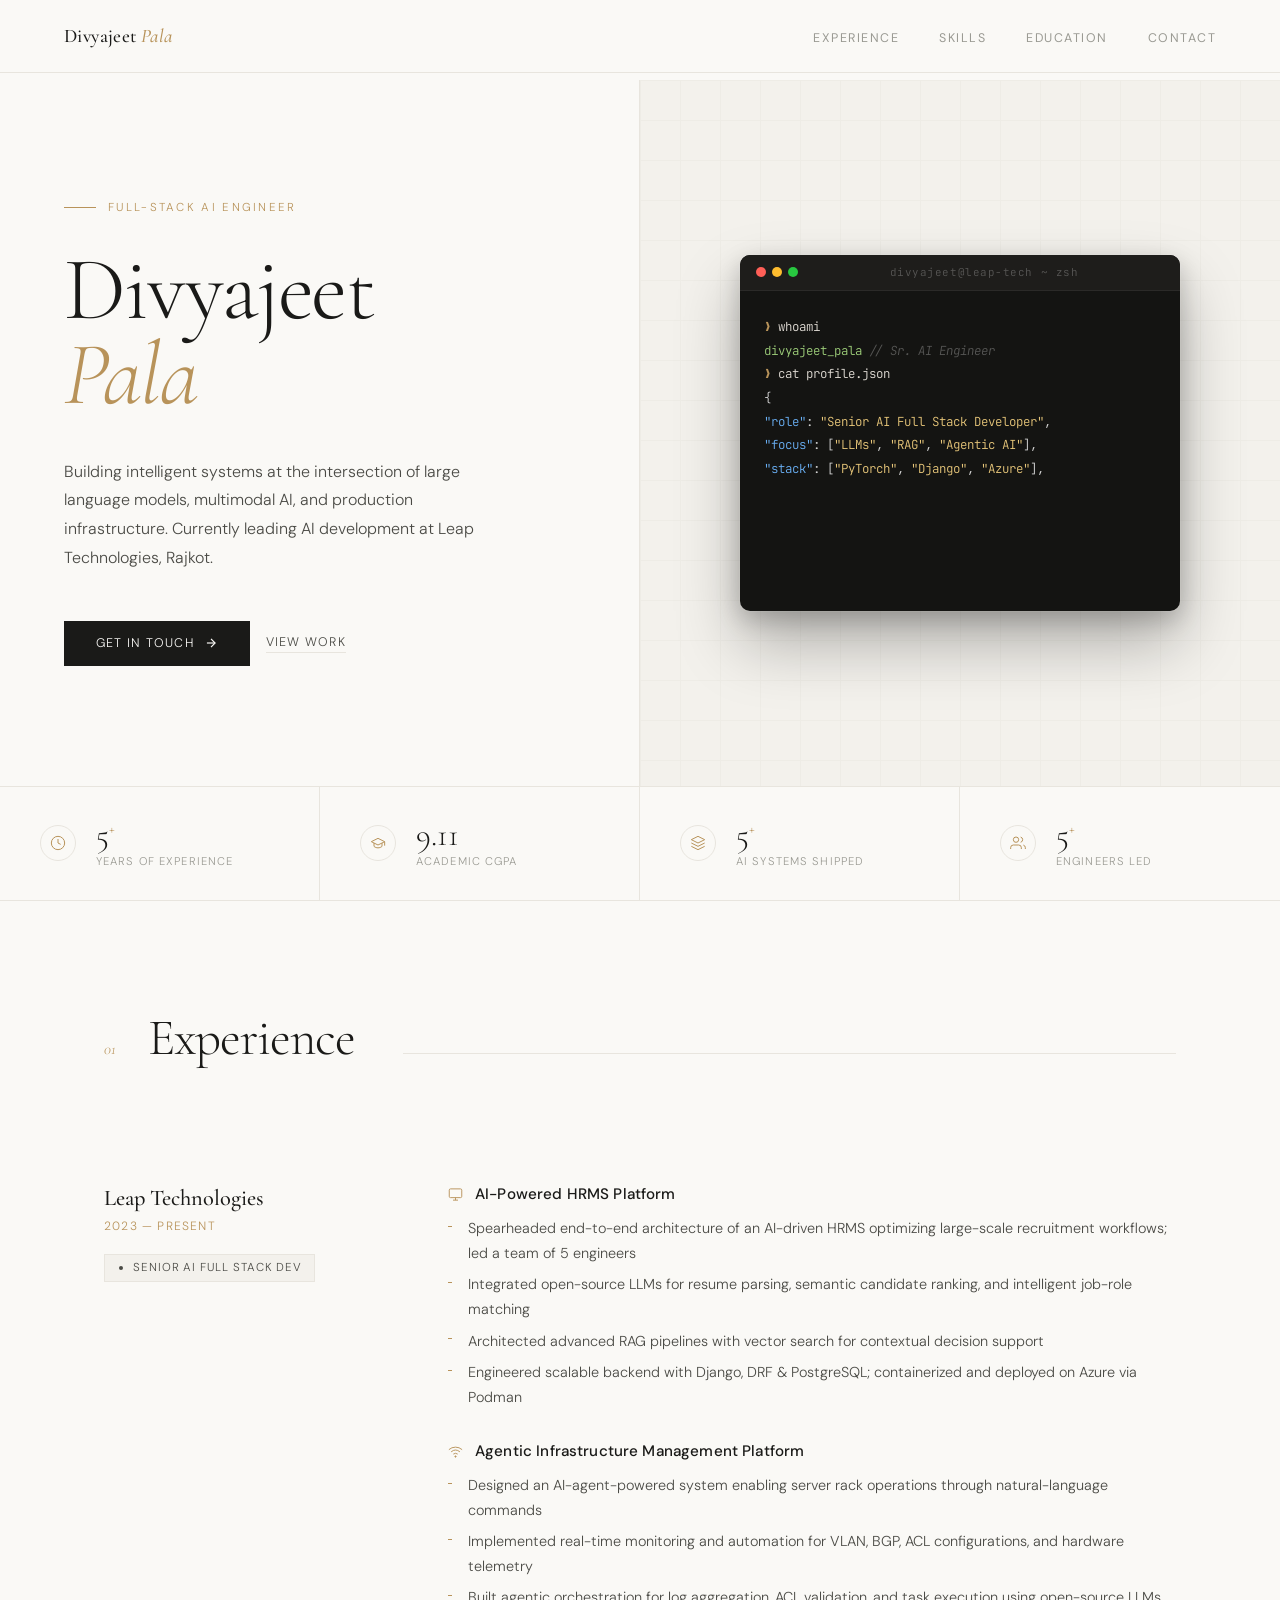
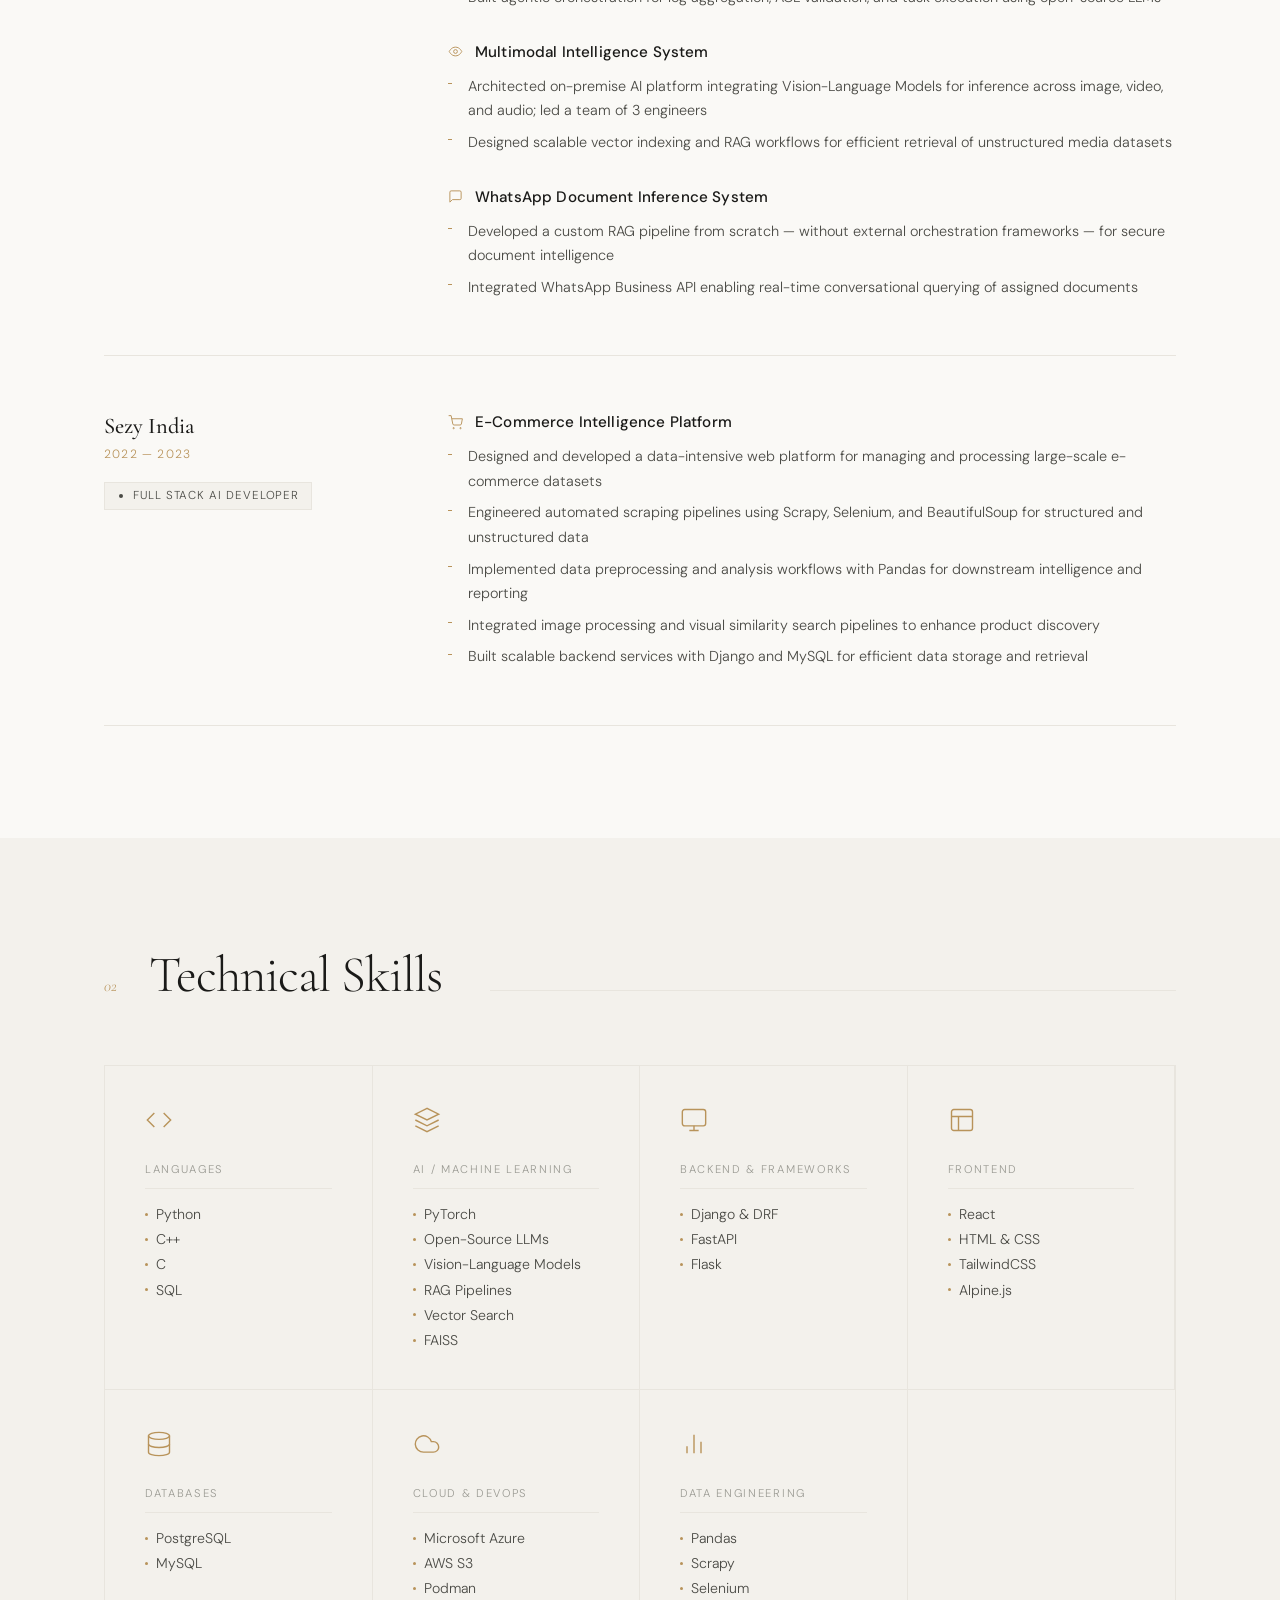
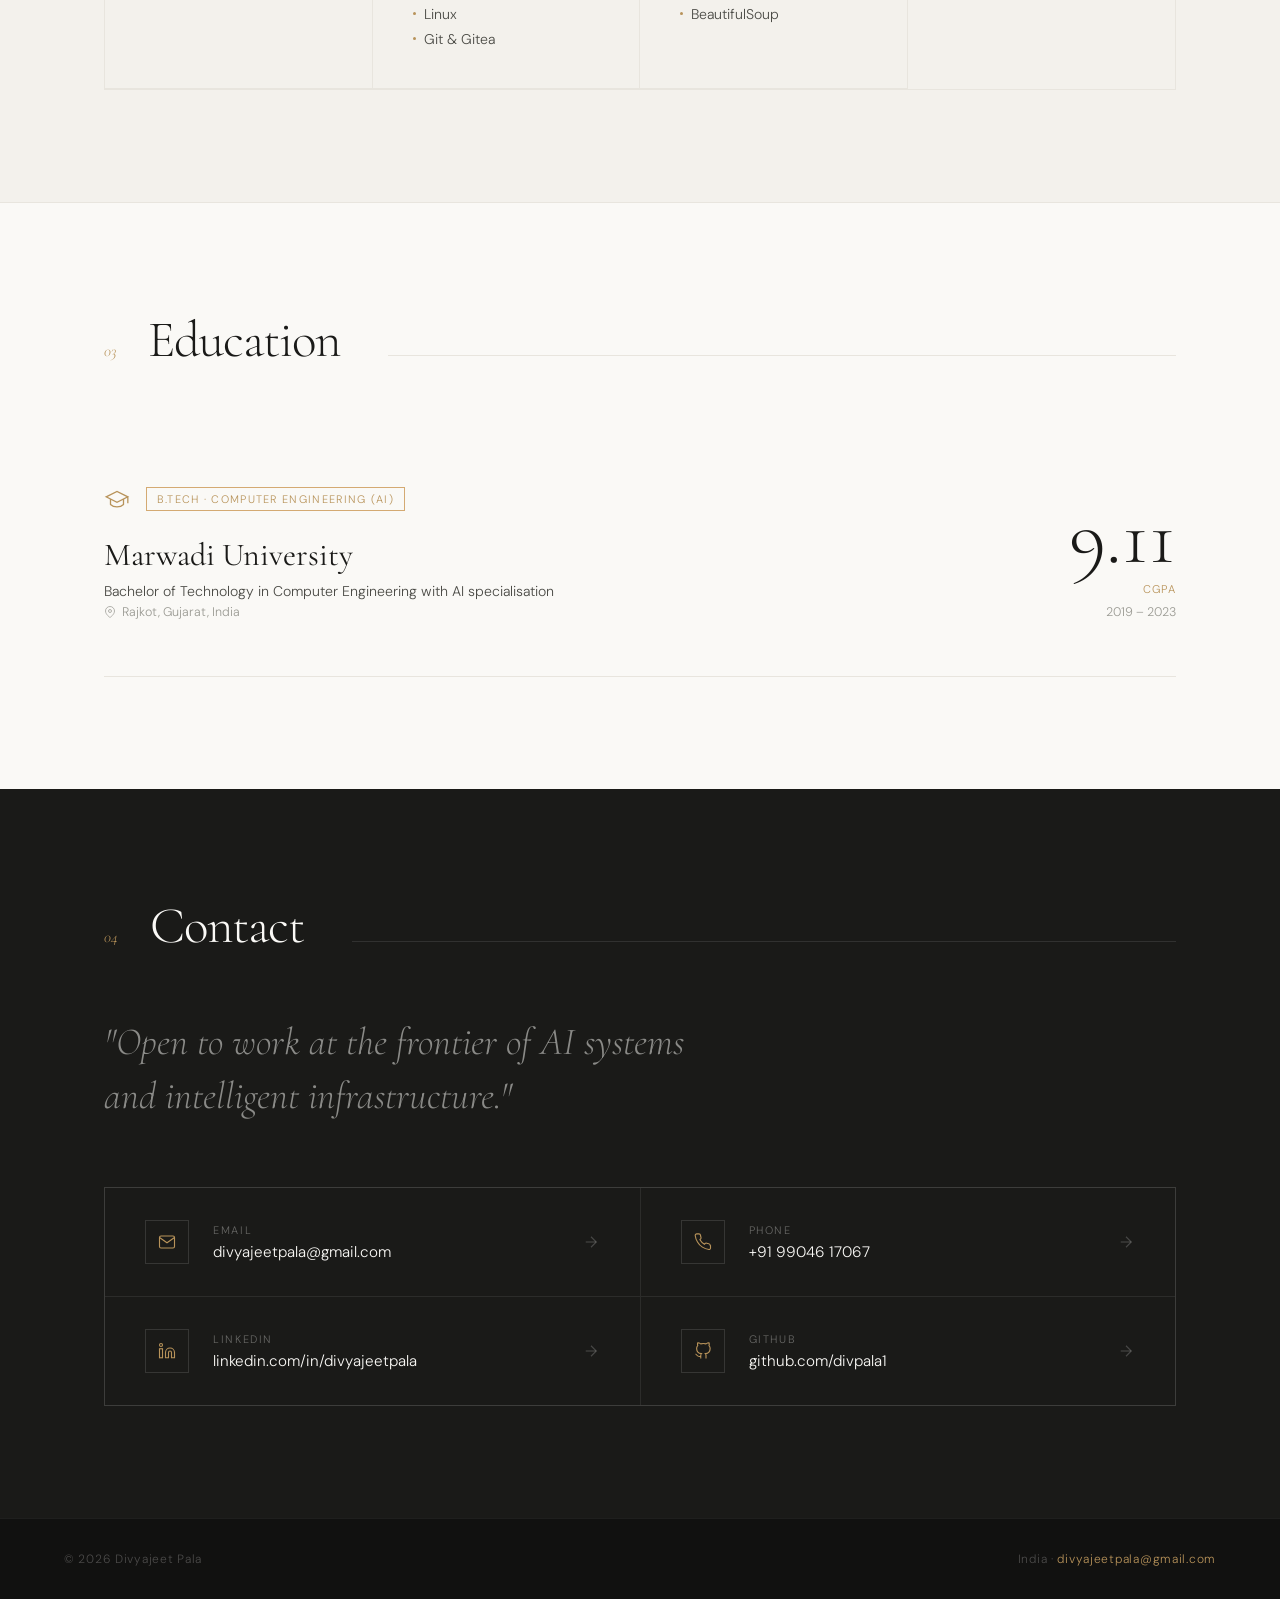
==== index.html @ 5033c19b "New portfolio added." ====
<!DOCTYPE html>
<html lang="en">

<head>
    <meta charset="UTF-8" />
    <meta name="viewport" content="width=device-width, initial-scale=1.0" />
    <title>Divyajeet Pala — Sr. AI Engineer</title>
    <link rel="preconnect" href="https://fonts.googleapis.com">
    <link
        href="https://fonts.googleapis.com/css2?family=Cormorant+Garamond:ital,wght@0,300;0,400;0,500;0,600;1,300;1,400&family=DM+Sans:opsz,wght@9..40,300;9..40,400;9..40,500&family=JetBrains+Mono:wght@300;400&display=swap"
        rel="stylesheet">
    <style>
        :root {
            --ink: #1a1a18;
            --ink-soft: #4a4a45;
            --ink-faint: #9a9a93;
            --paper: #faf9f6;
            --paper-warm: #f3f1ec;
            --rule: #e8e5de;
            --gold: #b8935a;
            --gold-light: #d4aa72;
        }

        *,
        *::before,
        *::after {
            box-sizing: border-box;
            margin: 0;
            padding: 0;
        }

        html {
            scroll-behavior: smooth;
            font-size: 16px;
        }

        body {
            background: var(--paper);
            color: var(--ink);
            font-family: 'DM Sans', sans-serif;
            font-weight: 300;
            -webkit-font-smoothing: antialiased;
            overflow-x: hidden;
        }

        /* ─── NAV ─── */
        nav {
            position: fixed;
            top: 0;
            left: 0;
            right: 0;
            z-index: 100;
            display: flex;
            align-items: center;
            justify-content: space-between;
            padding: 1.5rem 4rem;
            background: rgba(250, 249, 246, 0.92);
            backdrop-filter: blur(20px);
            border-bottom: 1px solid var(--rule);
        }

        .nav-mark {
            font-family: 'Cormorant Garamond', serif;
            font-size: 1.2rem;
            font-weight: 500;
            letter-spacing: 0.02em;
            color: var(--ink);
            text-decoration: none;
        }

        .nav-mark em {
            font-style: italic;
            color: var(--gold);
        }

        .nav-links {
            display: flex;
            gap: 2.5rem;
            list-style: none;
        }

        .nav-links a {
            font-size: 0.78rem;
            font-weight: 400;
            letter-spacing: 0.12em;
            text-transform: uppercase;
            color: var(--ink-faint);
            text-decoration: none;
            transition: color 0.25s;
        }

        .nav-links a:hover {
            color: var(--ink);
        }

        /* ─── HERO ─── */
        .hero {
            min-height: 100vh;
            display: flex;
            flex-direction: column;
            padding-top: 5rem;
        }

        .hero-main {
            flex: 1;
            display: grid;
            grid-template-columns: 1fr 1fr;
        }

        .hero-left {
            display: flex;
            flex-direction: column;
            justify-content: center;
            padding: 6rem 4rem;
            border-right: 1px solid var(--rule);
        }

        .hero-eyebrow {
            display: flex;
            align-items: center;
            gap: 0.75rem;
            font-size: 0.72rem;
            letter-spacing: 0.2em;
            text-transform: uppercase;
            color: var(--gold);
            margin-bottom: 2rem;
        }

        .hero-eyebrow-line {
            width: 32px;
            height: 1px;
            background: var(--gold);
        }

        .hero-name {
            font-family: 'Cormorant Garamond', serif;
            font-size: clamp(4rem, 7vw, 7rem);
            font-weight: 300;
            line-height: 0.95;
            letter-spacing: -0.02em;
            margin-bottom: 2.5rem;
        }

        .hero-name em {
            display: block;
            font-style: italic;
            color: var(--gold);
        }

        .hero-desc {
            font-size: 1rem;
            line-height: 1.8;
            color: var(--ink-soft);
            max-width: 420px;
            margin-bottom: 3rem;
            font-weight: 300;
        }

        .hero-cta-row {
            display: flex;
            gap: 1rem;
            align-items: center;
        }

        .btn-primary {
            display: inline-flex;
            align-items: center;
            gap: 0.6rem;
            background: var(--ink);
            color: var(--paper);
            text-decoration: none;
            font-size: 0.78rem;
            letter-spacing: 0.1em;
            text-transform: uppercase;
            padding: 0.9rem 2rem;
            transition: background 0.25s, transform 0.25s;
        }

        .btn-primary:hover {
            background: var(--gold);
            transform: translateY(-1px);
        }

        .btn-primary svg {
            transition: transform 0.25s;
        }

        .btn-primary:hover svg {
            transform: translateX(3px);
        }

        .btn-secondary {
            display: inline-flex;
            align-items: center;
            gap: 0.5rem;
            color: var(--ink-soft);
            text-decoration: none;
            font-size: 0.78rem;
            letter-spacing: 0.1em;
            text-transform: uppercase;
            border-bottom: 1px solid var(--rule);
            padding-bottom: 2px;
            transition: color 0.25s, border-color 0.25s;
        }

        .btn-secondary:hover {
            color: var(--gold);
            border-color: var(--gold);
        }

        /* ─── TERMINAL PANEL ─── */
        .hero-right {
            display: flex;
            flex-direction: column;
            background: var(--paper-warm);
            justify-content: center;
            align-items: center;
            padding: 4rem;
            position: relative;
            overflow: hidden;
        }

        .hero-right::before {
            content: '';
            position: absolute;
            inset: 0;
            background-image:
                linear-gradient(var(--rule) 1px, transparent 1px),
                linear-gradient(90deg, var(--rule) 1px, transparent 1px);
            background-size: 40px 40px;
            opacity: 0.4;
        }

        .terminal-window {
            position: relative;
            width: 100%;
            max-width: 440px;
            background: #141412;
            border-radius: 10px;
            box-shadow:
                0 0 0 1px rgba(255, 255, 255, 0.06),
                0 32px 64px rgba(0, 0, 0, 0.28),
                0 8px 24px rgba(0, 0, 0, 0.2);
            font-family: 'JetBrains Mono', monospace;
            font-size: 0.78rem;
            overflow: hidden;
        }

        .terminal-bar {
            display: flex;
            align-items: center;
            gap: 6px;
            padding: 0.65rem 1rem;
            background: #1e1d1b;
            border-bottom: 1px solid rgba(255, 255, 255, 0.06);
        }

        .terminal-dot {
            width: 10px;
            height: 10px;
            border-radius: 50%;
        }

        .terminal-dot.red {
            background: #ff5f57;
        }

        .terminal-dot.amber {
            background: #febc2e;
        }

        .terminal-dot.green {
            background: #28c840;
        }

        .terminal-bar-title {
            flex: 1;
            text-align: center;
            font-size: 0.68rem;
            color: rgba(255, 255, 255, 0.25);
            letter-spacing: 0.05em;
        }

        .terminal-body {
            padding: 1.5rem;
            min-height: 320px;
            color: rgba(255, 255, 255, 0.82);
            line-height: 1.9;
        }

        .t-prompt {
            color: #b8935a;
        }

        .t-cmd {
            color: #e2ddd6;
        }

        .t-key {
            color: #6ab0f5;
        }

        .t-val {
            color: #9ecf7a;
        }

        .t-str {
            color: #e8c77a;
        }

        .t-comment {
            color: rgba(255, 255, 255, 0.28);
            font-style: italic;
        }

        .t-line {
            display: flex;
            gap: 0.5rem;
        }

        .t-output {
            padding-left: 0;
        }

        .t-blink {
            display: inline-block;
            width: 7px;
            height: 14px;
            background: var(--gold);
            vertical-align: middle;
            margin-left: 2px;
            animation: blink 1.1s step-end infinite;
        }

        @keyframes blink {

            0%,
            100% {
                opacity: 1
            }

            50% {
                opacity: 0
            }
        }

        /* Typing animation classes */
        .t-typed {
            overflow: hidden;
            white-space: nowrap;
            display: inline-block;
        }

        /* ─── STATS STRIP ─── */
        .stats-strip {
            display: grid;
            grid-template-columns: repeat(4, 1fr);
            border-top: 1px solid var(--rule);
        }

        .stat-cell {
            padding: 2rem 2.5rem;
            border-right: 1px solid var(--rule);
            display: flex;
            align-items: center;
            gap: 1.25rem;
            opacity: 0;
            transform: translateY(10px);
            transition: opacity 0.6s ease, transform 0.6s ease;
        }

        .stat-cell.visible {
            opacity: 1;
            transform: translateY(0);
        }

        .stat-cell:last-child {
            border-right: none;
        }

        .stat-cell:hover {
            background: var(--paper-warm);
        }

        .stat-icon {
            width: 36px;
            height: 36px;
            border: 1px solid var(--rule);
            border-radius: 50%;
            display: flex;
            align-items: center;
            justify-content: center;
            flex-shrink: 0;
            color: var(--gold);
        }

        .stat-num {
            font-family: 'Cormorant Garamond', serif;
            font-size: 2rem;
            font-weight: 300;
            line-height: 1;
            color: var(--ink);
        }

        .stat-num sup {
            font-size: 0.9rem;
            vertical-align: super;
            color: var(--gold);
        }

        .stat-label {
            font-size: 0.7rem;
            letter-spacing: 0.1em;
            text-transform: uppercase;
            color: var(--ink-faint);
            margin-top: 0.2rem;
        }

        /* ─── SECTIONS ─── */
        .section-wrap {
            max-width: 1200px;
            margin: 0 auto;
            padding: 7rem 4rem;
        }

        .section-header {
            display: flex;
            align-items: baseline;
            gap: 2rem;
            margin-bottom: 4rem;
        }

        .section-num {
            font-family: 'Cormorant Garamond', serif;
            font-size: 1rem;
            font-style: italic;
            color: var(--gold);
        }

        .section-title {
            font-family: 'Cormorant Garamond', serif;
            font-size: clamp(2.2rem, 4vw, 3.5rem);
            font-weight: 300;
            letter-spacing: -0.02em;
            line-height: 1;
        }

        .section-rule {
            flex: 1;
            height: 1px;
            background: var(--rule);
            margin-left: 1rem;
        }

        /* ─── EXPERIENCE ─── */
        #experience {
            border-top: 1px solid var(--rule);
        }

        .exp-item {
            display: grid;
            grid-template-columns: 280px 1fr;
            gap: 4rem;
            padding: 3.5rem 0;
            border-bottom: 1px solid var(--rule);
            opacity: 0;
            transform: translateY(20px);
            transition: opacity 0.7s ease, transform 0.7s ease;
        }

        .exp-item.visible {
            opacity: 1;
            transform: translateY(0);
        }

        .exp-company {
            font-family: 'Cormorant Garamond', serif;
            font-size: 1.4rem;
            font-weight: 500;
            color: var(--ink);
            margin-bottom: 0.4rem;
        }

        .exp-period {
            font-size: 0.75rem;
            letter-spacing: 0.1em;
            text-transform: uppercase;
            color: var(--gold);
            margin-bottom: 1.25rem;
        }

        .exp-role-badge {
            display: inline-flex;
            align-items: center;
            gap: 0.5rem;
            font-size: 0.72rem;
            letter-spacing: 0.08em;
            text-transform: uppercase;
            color: var(--ink-soft);
            background: var(--paper-warm);
            border: 1px solid var(--rule);
            padding: 0.35rem 0.75rem;
        }

        .exp-projects {
            display: flex;
            flex-direction: column;
            gap: 2rem;
        }

        .exp-project-title {
            display: flex;
            align-items: center;
            gap: 0.75rem;
            font-size: 0.95rem;
            font-weight: 500;
            color: var(--ink);
            margin-bottom: 0.75rem;
            letter-spacing: 0.01em;
        }

        .exp-project-title svg {
            color: var(--gold);
            flex-shrink: 0;
        }

        .exp-bullets {
            list-style: none;
            display: flex;
            flex-direction: column;
            gap: 0.45rem;
        }

        .exp-bullets li {
            font-size: 0.9rem;
            line-height: 1.7;
            color: var(--ink-soft);
            padding-left: 1.25rem;
            position: relative;
        }

        .exp-bullets li::before {
            content: '';
            position: absolute;
            left: 0;
            top: 0.65em;
            width: 4px;
            height: 1px;
            background: var(--gold);
        }

        /* ─── SKILLS ─── */
        #skills {
            background: var(--paper-warm);
        }

        .skills-grid {
            display: grid;
            grid-template-columns: repeat(auto-fit, minmax(240px, 1fr));
            gap: 0;
            border: 1px solid var(--rule);
        }

        .skill-group {
            padding: 2.5rem;
            border-right: 1px solid var(--rule);
            border-bottom: 1px solid var(--rule);
            opacity: 0;
            transform: translateY(16px);
            transition: opacity 0.6s ease, transform 0.6s ease, background 0.25s;
        }

        .skill-group.visible {
            opacity: 1;
            transform: translateY(0);
        }

        .skill-group:hover {
            background: var(--paper);
        }

        .skill-group-icon {
            width: 36px;
            height: 36px;
            margin-bottom: 1.25rem;
            color: var(--gold);
        }

        .skill-group-name {
            font-size: 0.7rem;
            letter-spacing: 0.15em;
            text-transform: uppercase;
            color: var(--ink-faint);
            margin-bottom: 1rem;
            padding-bottom: 0.75rem;
            border-bottom: 1px solid var(--rule);
        }

        .skill-list {
            list-style: none;
            display: flex;
            flex-direction: column;
            gap: 0.45rem;
        }

        .skill-list li {
            font-size: 0.88rem;
            color: var(--ink-soft);
            display: flex;
            align-items: center;
            gap: 0.5rem;
        }

        .skill-list li::before {
            content: '';
            width: 3px;
            height: 3px;
            border-radius: 50%;
            background: var(--gold);
            flex-shrink: 0;
        }

        /* ─── EDUCATION ─── */
        #education {
            border-top: 1px solid var(--rule);
        }

        .edu-block {
            display: grid;
            grid-template-columns: 1fr auto;
            align-items: end;
            padding: 3.5rem 0;
            border-bottom: 1px solid var(--rule);
            opacity: 0;
            transform: translateY(16px);
            transition: opacity 0.7s ease, transform 0.7s ease;
        }

        .edu-block.visible {
            opacity: 1;
            transform: translateY(0);
        }

        .edu-icon-row {
            display: flex;
            align-items: center;
            gap: 1rem;
            margin-bottom: 1.5rem;
        }

        .edu-icon {
            color: var(--gold);
        }

        .edu-tag {
            font-size: 0.68rem;
            letter-spacing: 0.12em;
            text-transform: uppercase;
            color: var(--gold);
            border: 1px solid var(--gold-light);
            padding: 0.25rem 0.6rem;
        }

        .edu-degree {
            font-family: 'Cormorant Garamond', serif;
            font-size: 2rem;
            font-weight: 400;
            line-height: 1.2;
            margin-bottom: 0.5rem;
        }

        .edu-school {
            font-size: 0.88rem;
            color: var(--ink-soft);
            margin-bottom: 0.2rem;
        }

        .edu-location {
            display: flex;
            align-items: center;
            gap: 0.4rem;
            font-size: 0.78rem;
            color: var(--ink-faint);
        }

        .edu-right {
            text-align: right;
        }

        .edu-cgpa {
            font-family: 'Cormorant Garamond', serif;
            font-size: 5rem;
            font-weight: 300;
            line-height: 1;
            color: var(--ink);
        }

        .edu-cgpa-sub {
            font-size: 0.7rem;
            letter-spacing: 0.12em;
            text-transform: uppercase;
            color: var(--gold);
            margin-top: 0.3rem;
        }

        .edu-year {
            font-size: 0.78rem;
            color: var(--ink-faint);
            margin-top: 0.5rem;
        }

        /* ─── CONTACT ─── */
        #contact {
            background: var(--ink);
            color: var(--paper);
        }

        #contact .section-title {
            color: var(--paper);
        }

        #contact .section-num {
            color: var(--gold);
        }

        .contact-lead {
            font-family: 'Cormorant Garamond', serif;
            font-size: clamp(1.5rem, 3vw, 2.5rem);
            font-weight: 300;
            font-style: italic;
            color: rgba(250, 249, 246, 0.5);
            max-width: 600px;
            line-height: 1.4;
            margin-bottom: 4rem;
        }

        .contact-grid {
            display: grid;
            grid-template-columns: repeat(2, 1fr);
            gap: 1px;
            background: rgba(255, 255, 255, 0.08);
            border: 1px solid rgba(255, 255, 255, 0.08);
        }

        .contact-card {
            display: flex;
            align-items: center;
            gap: 1.5rem;
            padding: 2rem 2.5rem;
            background: var(--ink);
            text-decoration: none;
            color: var(--paper);
            transition: background 0.25s;
        }

        .contact-card:hover {
            background: #252520;
        }

        .contact-card:hover .contact-arrow {
            transform: translateX(4px);
            color: var(--gold);
        }

        .contact-card-icon {
            width: 44px;
            height: 44px;
            border: 1px solid rgba(255, 255, 255, 0.12);
            display: flex;
            align-items: center;
            justify-content: center;
            flex-shrink: 0;
            color: var(--gold);
        }

        .contact-info {
            flex: 1;
        }

        .contact-type {
            font-size: 0.68rem;
            letter-spacing: 0.15em;
            text-transform: uppercase;
            color: rgba(250, 249, 246, 0.35);
            margin-bottom: 0.3rem;
        }

        .contact-value {
            font-size: 0.95rem;
            font-weight: 300;
            color: var(--paper);
        }

        .contact-arrow {
            color: rgba(255, 255, 255, 0.2);
            transition: transform 0.25s, color 0.25s;
        }

        /* ─── FOOTER ─── */
        footer {
            background: #111110;
            color: rgba(250, 249, 246, 0.25);
            padding: 2rem 4rem;
            display: flex;
            justify-content: space-between;
            align-items: center;
            font-size: 0.75rem;
            letter-spacing: 0.06em;
            border-top: 1px solid rgba(255, 255, 255, 0.06);
        }

        footer a {
            color: var(--gold);
            text-decoration: none;
        }

        /* ─── RESPONSIVE ─── */
        @media (max-width: 900px) {
            nav {
                padding: 1.25rem 1.75rem;
            }

            .nav-links {
                display: none;
            }

            .hero-main {
                grid-template-columns: 1fr;
            }

            .hero-left {
                padding: 5rem 1.75rem 3rem;
                border-right: none;
                border-bottom: 1px solid var(--rule);
            }

            .hero-right {
                min-height: 400px;
                padding: 2.5rem 1.75rem;
            }

            .stats-strip {
                grid-template-columns: repeat(2, 1fr);
            }

            .stat-cell:nth-child(2) {
                border-right: none;
            }

            .stat-cell:nth-child(3) {
                border-right: 1px solid var(--rule);
                border-top: 1px solid var(--rule);
            }

            .stat-cell:nth-child(4) {
                border-right: none;
                border-top: 1px solid var(--rule);
            }

            .section-wrap {
                padding: 5rem 1.75rem;
            }

            .exp-item {
                grid-template-columns: 1fr;
                gap: 2rem;
            }

            .contact-grid {
                grid-template-columns: 1fr;
            }

            .edu-block {
                grid-template-columns: 1fr;
            }

            .edu-right {
                text-align: left;
                margin-top: 2rem;
            }

            footer {
                flex-direction: column;
                gap: 0.5rem;
                text-align: center;
                padding: 1.5rem;
            }
        }
    </style>
</head>

<body>

    <nav>
        <a href="#" class="nav-mark">Divyajeet <em>Pala</em></a>
        <ul class="nav-links">
            <li><a href="#experience">Experience</a></li>
            <li><a href="#skills">Skills</a></li>
            <li><a href="#education">Education</a></li>
            <li><a href="#contact">Contact</a></li>
        </ul>
    </nav>

    <!-- ─── HERO ─── -->
    <section class="hero">
        <div class="hero-main">
            <!-- Left: Name + intro -->
            <div class="hero-left">
                <div class="hero-eyebrow">
                    <span class="hero-eyebrow-line"></span>
                    Full-Stack AI Engineer
                </div>
                <h1 class="hero-name">
                    Divyajeet
                    <em>Pala</em>
                </h1>
                <p class="hero-desc">
                    Building intelligent systems at the intersection of large language models, multimodal AI, and
                    production infrastructure. Currently leading AI development at Leap Technologies, Rajkot.
                </p>
                <div class="hero-cta-row">
                    <a href="#contact" class="btn-primary">
                        Get in touch
                        <svg width="14" height="14" viewBox="0 0 24 24" fill="none" stroke="currentColor"
                            stroke-width="2">
                            <line x1="5" y1="12" x2="19" y2="12" />
                            <polyline points="12 5 19 12 12 19" />
                        </svg>
                    </a>
                    <a href="#experience" class="btn-secondary">View work</a>
                </div>
            </div>

            <!-- Right: Terminal -->
            <div class="hero-right">
                <div class="terminal-window">
                    <div class="terminal-bar">
                        <span class="terminal-dot red"></span>
                        <span class="terminal-dot amber"></span>
                        <span class="terminal-dot green"></span>
                        <span class="terminal-bar-title">divyajeet@leap-tech ~ zsh</span>
                    </div>
                    <div class="terminal-body" id="terminal-body">
                        <!-- Typed content injected by JS -->
                    </div>
                </div>
            </div>
        </div>

        <!-- Stats strip below the split -->
        <div class="stats-strip">
            <div class="stat-cell">
                <div class="stat-icon">
                    <svg width="16" height="16" viewBox="0 0 24 24" fill="none" stroke="currentColor"
                        stroke-width="1.5">
                        <circle cx="12" cy="12" r="10" />
                        <polyline points="12 6 12 12 16 14" />
                    </svg>
                </div>
                <div>
                    <div class="stat-num">5<sup>+</sup></div>
                    <div class="stat-label">Years of experience</div>
                </div>
            </div>
            <div class="stat-cell">
                <div class="stat-icon">
                    <svg width="16" height="16" viewBox="0 0 24 24" fill="none" stroke="currentColor"
                        stroke-width="1.5">
                        <path d="M22 10v6M2 10l10-5 10 5-10 5z" />
                        <path d="M6 12v5c3 3 9 3 12 0v-5" />
                    </svg>
                </div>
                <div>
                    <div class="stat-num">9.11</div>
                    <div class="stat-label">Academic CGPA</div>
                </div>
            </div>
            <div class="stat-cell">
                <div class="stat-icon">
                    <svg width="16" height="16" viewBox="0 0 24 24" fill="none" stroke="currentColor"
                        stroke-width="1.5">
                        <path d="M12 2L2 7l10 5 10-5-10-5z" />
                        <path d="M2 17l10 5 10-5" />
                        <path d="M2 12l10 5 10-5" />
                    </svg>
                </div>
                <div>
                    <div class="stat-num">5<sup>+</sup></div>
                    <div class="stat-label">AI systems shipped</div>
                </div>
            </div>
            <div class="stat-cell">
                <div class="stat-icon">
                    <svg width="16" height="16" viewBox="0 0 24 24" fill="none" stroke="currentColor"
                        stroke-width="1.5">
                        <path d="M17 21v-2a4 4 0 0 0-4-4H5a4 4 0 0 0-4 4v2" />
                        <circle cx="9" cy="7" r="4" />
                        <path d="M23 21v-2a4 4 0 0 0-3-3.87" />
                        <path d="M16 3.13a4 4 0 0 1 0 7.75" />
                    </svg>
                </div>
                <div>
                    <div class="stat-num">5<sup>+</sup></div>
                    <div class="stat-label">Engineers led</div>
                </div>
            </div>
        </div>
    </section>

    <!-- ─── EXPERIENCE ─── -->
    <section id="experience">
        <div class="section-wrap">
            <div class="section-header">
                <span class="section-num">01</span>
                <h2 class="section-title">Experience</h2>
                <span class="section-rule"></span>
            </div>

            <div class="exp-item">
                <div class="exp-meta">
                    <div class="exp-company">Leap Technologies</div>
                    <div class="exp-period">2023 — Present</div>
                    <div class="exp-role-badge">
                        <svg width="8" height="8" viewBox="0 0 24 24" fill="currentColor">
                            <circle cx="12" cy="12" r="6" />
                        </svg>
                        Senior AI Full Stack Dev
                    </div>
                </div>
                <div class="exp-body">
                    <div class="exp-projects">
                        <div>
                            <div class="exp-project-title">
                                <svg width="15" height="15" viewBox="0 0 24 24" fill="none" stroke="currentColor"
                                    stroke-width="1.5">
                                    <rect x="2" y="3" width="20" height="14" rx="2" />
                                    <path d="M8 21h8M12 17v4" />
                                </svg>
                                AI-Powered HRMS Platform
                            </div>
                            <ul class="exp-bullets">
                                <li>Spearheaded end-to-end architecture of an AI-driven HRMS optimizing large-scale
                                    recruitment workflows; led a team of 5 engineers</li>
                                <li>Integrated open-source LLMs for resume parsing, semantic candidate ranking, and
                                    intelligent job-role matching</li>
                                <li>Architected advanced RAG pipelines with vector search for contextual decision
                                    support</li>
                                <li>Engineered scalable backend with Django, DRF &amp; PostgreSQL; containerized and
                                    deployed on Azure via Podman</li>
                            </ul>
                        </div>
                        <div>
                            <div class="exp-project-title">
                                <svg width="15" height="15" viewBox="0 0 24 24" fill="none" stroke="currentColor"
                                    stroke-width="1.5">
                                    <path d="M5 12.55a11 11 0 0 1 14.08 0" />
                                    <path d="M1.42 9a16 16 0 0 1 21.16 0" />
                                    <path d="M8.53 16.11a6 6 0 0 1 6.95 0" />
                                    <circle cx="12" cy="20" r="1" fill="currentColor" />
                                </svg>
                                Agentic Infrastructure Management Platform
                            </div>
                            <ul class="exp-bullets">
                                <li>Designed an AI-agent-powered system enabling server rack operations through
                                    natural-language commands</li>
                                <li>Implemented real-time monitoring and automation for VLAN, BGP, ACL configurations,
                                    and hardware telemetry</li>
                                <li>Built agentic orchestration for log aggregation, ACL validation, and task execution
                                    using open-source LLMs</li>
                            </ul>
                        </div>
                        <div>
                            <div class="exp-project-title">
                                <svg width="15" height="15" viewBox="0 0 24 24" fill="none" stroke="currentColor"
                                    stroke-width="1.5">
                                    <path d="M2 12s3-7 10-7 10 7 10 7-3 7-10 7-10-7-10-7z" />
                                    <circle cx="12" cy="12" r="3" />
                                </svg>
                                Multimodal Intelligence System
                            </div>
                            <ul class="exp-bullets">
                                <li>Architected on-premise AI platform integrating Vision-Language Models for inference
                                    across image, video, and audio; led a team of 3 engineers</li>
                                <li>Designed scalable vector indexing and RAG workflows for efficient retrieval of
                                    unstructured media datasets</li>
                            </ul>
                        </div>
                        <div>
                            <div class="exp-project-title">
                                <svg width="15" height="15" viewBox="0 0 24 24" fill="none" stroke="currentColor"
                                    stroke-width="1.5">
                                    <path d="M21 15a2 2 0 0 1-2 2H7l-4 4V5a2 2 0 0 1 2-2h14a2 2 0 0 1 2 2z" />
                                </svg>
                                WhatsApp Document Inference System
                            </div>
                            <ul class="exp-bullets">
                                <li>Developed a custom RAG pipeline from scratch — without external orchestration
                                    frameworks — for secure document intelligence</li>
                                <li>Integrated WhatsApp Business API enabling real-time conversational querying of
                                    assigned documents</li>
                            </ul>
                        </div>
                    </div>
                </div>
            </div>

            <div class="exp-item">
                <div class="exp-meta">
                    <div class="exp-company">Sezy India</div>
                    <div class="exp-period">2022 — 2023</div>
                    <div class="exp-role-badge">
                        <svg width="8" height="8" viewBox="0 0 24 24" fill="currentColor">
                            <circle cx="12" cy="12" r="6" />
                        </svg>
                        Full Stack AI Developer
                    </div>
                </div>
                <div class="exp-body">
                    <div class="exp-projects">
                        <div>
                            <div class="exp-project-title">
                                <svg width="15" height="15" viewBox="0 0 24 24" fill="none" stroke="currentColor"
                                    stroke-width="1.5">
                                    <circle cx="9" cy="21" r="1" />
                                    <circle cx="20" cy="21" r="1" />
                                    <path d="M1 1h4l2.68 13.39a2 2 0 0 0 2 1.61h9.72a2 2 0 0 0 2-1.61L23 6H6" />
                                </svg>
                                E-Commerce Intelligence Platform
                            </div>
                            <ul class="exp-bullets">
                                <li>Designed and developed a data-intensive web platform for managing and processing
                                    large-scale e-commerce datasets</li>
                                <li>Engineered automated scraping pipelines using Scrapy, Selenium, and BeautifulSoup
                                    for structured and unstructured data</li>
                                <li>Implemented data preprocessing and analysis workflows with Pandas for downstream
                                    intelligence and reporting</li>
                                <li>Integrated image processing and visual similarity search pipelines to enhance
                                    product discovery</li>
                                <li>Built scalable backend services with Django and MySQL for efficient data storage and
                                    retrieval</li>
                            </ul>
                        </div>
                    </div>
                </div>
            </div>
        </div>
    </section>

    <!-- ─── SKILLS ─── -->
    <section id="skills">
        <div class="section-wrap">
            <div class="section-header">
                <span class="section-num">02</span>
                <h2 class="section-title">Technical Skills</h2>
                <span class="section-rule"></span>
            </div>
            <div class="skills-grid">
                <div class="skill-group">
                    <div class="skill-group-icon">
                        <svg width="28" height="28" viewBox="0 0 24 24" fill="none" stroke="currentColor"
                            stroke-width="1.2">
                            <polyline points="16 18 22 12 16 6" />
                            <polyline points="8 6 2 12 8 18" />
                        </svg>
                    </div>
                    <div class="skill-group-name">Languages</div>
                    <ul class="skill-list">
                        <li>Python</li>
                        <li>C++</li>
                        <li>C</li>
                        <li>SQL</li>
                    </ul>
                </div>
                <div class="skill-group">
                    <div class="skill-group-icon">
                        <svg width="28" height="28" viewBox="0 0 24 24" fill="none" stroke="currentColor"
                            stroke-width="1.2">
                            <path d="M12 2L2 7l10 5 10-5-10-5z" />
                            <path d="M2 17l10 5 10-5" />
                            <path d="M2 12l10 5 10-5" />
                        </svg>
                    </div>
                    <div class="skill-group-name">AI / Machine Learning</div>
                    <ul class="skill-list">
                        <li>PyTorch</li>
                        <li>Open-Source LLMs</li>
                        <li>Vision-Language Models</li>
                        <li>RAG Pipelines</li>
                        <li>Vector Search</li>
                        <li>FAISS</li>
                    </ul>
                </div>
                <div class="skill-group">
                    <div class="skill-group-icon">
                        <svg width="28" height="28" viewBox="0 0 24 24" fill="none" stroke="currentColor"
                            stroke-width="1.2">
                            <rect x="2" y="3" width="20" height="14" rx="2" />
                            <path d="M8 21h8M12 17v4" />
                        </svg>
                    </div>
                    <div class="skill-group-name">Backend & Frameworks</div>
                    <ul class="skill-list">
                        <li>Django &amp; DRF</li>
                        <li>FastAPI</li>
                        <li>Flask</li>
                    </ul>
                </div>
                <div class="skill-group">
                    <div class="skill-group-icon">
                        <svg width="28" height="28" viewBox="0 0 24 24" fill="none" stroke="currentColor"
                            stroke-width="1.2">
                            <rect x="3" y="3" width="18" height="18" rx="2" />
                            <path d="M3 9h18M9 21V9" />
                        </svg>
                    </div>
                    <div class="skill-group-name">Frontend</div>
                    <ul class="skill-list">
                        <li>React</li>
                        <li>HTML &amp; CSS</li>
                        <li>TailwindCSS</li>
                        <li>Alpine.js</li>
                    </ul>
                </div>
                <div class="skill-group">
                    <div class="skill-group-icon">
                        <svg width="28" height="28" viewBox="0 0 24 24" fill="none" stroke="currentColor"
                            stroke-width="1.2">
                            <ellipse cx="12" cy="5" rx="9" ry="3" />
                            <path d="M21 12c0 1.66-4 3-9 3s-9-1.34-9-3" />
                            <path d="M3 5v14c0 1.66 4 3 9 3s9-1.34 9-3V5" />
                        </svg>
                    </div>
                    <div class="skill-group-name">Databases</div>
                    <ul class="skill-list">
                        <li>PostgreSQL</li>
                        <li>MySQL</li>
                    </ul>
                </div>
                <div class="skill-group">
                    <div class="skill-group-icon">
                        <svg width="28" height="28" viewBox="0 0 24 24" fill="none" stroke="currentColor"
                            stroke-width="1.2">
                            <path d="M17.5 19H9a7 7 0 1 1 6.71-9h1.79a4.5 4.5 0 1 1 0 9z" />
                        </svg>
                    </div>
                    <div class="skill-group-name">Cloud & DevOps</div>
                    <ul class="skill-list">
                        <li>Microsoft Azure</li>
                        <li>AWS S3</li>
                        <li>Podman</li>
                        <li>Linux</li>
                        <li>Git &amp; Gitea</li>
                    </ul>
                </div>
                <div class="skill-group">
                    <div class="skill-group-icon">
                        <svg width="28" height="28" viewBox="0 0 24 24" fill="none" stroke="currentColor"
                            stroke-width="1.2">
                            <line x1="18" y1="20" x2="18" y2="10" />
                            <line x1="12" y1="20" x2="12" y2="4" />
                            <line x1="6" y1="20" x2="6" y2="14" />
                        </svg>
                    </div>
                    <div class="skill-group-name">Data Engineering</div>
                    <ul class="skill-list">
                        <li>Pandas</li>
                        <li>Scrapy</li>
                        <li>Selenium</li>
                        <li>BeautifulSoup</li>
                    </ul>
                </div>
            </div>
        </div>
    </section>

    <!-- ─── EDUCATION ─── -->
    <section id="education">
        <div class="section-wrap">
            <div class="section-header">
                <span class="section-num">03</span>
                <h2 class="section-title">Education</h2>
                <span class="section-rule"></span>
            </div>
            <div class="edu-block">
                <div>
                    <div class="edu-icon-row">
                        <svg class="edu-icon" width="26" height="26" viewBox="0 0 24 24" fill="none"
                            stroke="currentColor" stroke-width="1.2">
                            <path d="M22 10v6M2 10l10-5 10 5-10 5z" />
                            <path d="M6 12v5c3 3 9 3 12 0v-5" />
                        </svg>
                        <span class="edu-tag">B.Tech · Computer Engineering (AI)</span>
                    </div>
                    <div class="edu-degree">Marwadi University</div>
                    <div class="edu-school">Bachelor of Technology in Computer Engineering with AI specialisation</div>
                    <div class="edu-location">
                        <svg width="12" height="12" viewBox="0 0 24 24" fill="none" stroke="currentColor"
                            stroke-width="1.5">
                            <path d="M21 10c0 7-9 13-9 13s-9-6-9-13a9 9 0 0 1 18 0z" />
                            <circle cx="12" cy="10" r="3" />
                        </svg>
                        Rajkot, Gujarat, India
                    </div>
                </div>
                <div class="edu-right">
                    <div class="edu-cgpa">9.11</div>
                    <div class="edu-cgpa-sub">CGPA</div>
                    <div class="edu-year">2019 – 2023</div>
                </div>
            </div>
        </div>
    </section>

    <!-- ─── CONTACT ─── -->
    <section id="contact">
        <div class="section-wrap">
            <div class="section-header">
                <span class="section-num">04</span>
                <h2 class="section-title">Contact</h2>
                <span class="section-rule" style="background:rgba(255,255,255,0.1)"></span>
            </div>
            <p class="contact-lead">"Open to work at the frontier of AI systems and intelligent infrastructure."</p>
            <div class="contact-grid">
                <a href="mailto:divyajeetpala@gmail.com" class="contact-card">
                    <div class="contact-card-icon">
                        <svg width="18" height="18" viewBox="0 0 24 24" fill="none" stroke="currentColor"
                            stroke-width="1.5">
                            <path d="M4 4h16c1.1 0 2 .9 2 2v12c0 1.1-.9 2-2 2H4c-1.1 0-2-.9-2-2V6c0-1.1.9-2 2-2z" />
                            <polyline points="22,6 12,13 2,6" />
                        </svg>
                    </div>
                    <div class="contact-info">
                        <div class="contact-type">Email</div>
                        <div class="contact-value">divyajeetpala@gmail.com</div>
                    </div>
                    <svg class="contact-arrow" width="18" height="18" viewBox="0 0 24 24" fill="none"
                        stroke="currentColor" stroke-width="1.5">
                        <line x1="5" y1="12" x2="19" y2="12" />
                        <polyline points="12 5 19 12 12 19" />
                    </svg>
                </a>
                <a href="tel:+919904617067" class="contact-card">
                    <div class="contact-card-icon">
                        <svg width="18" height="18" viewBox="0 0 24 24" fill="none" stroke="currentColor"
                            stroke-width="1.5">
                            <path
                                d="M22 16.92v3a2 2 0 0 1-2.18 2 19.79 19.79 0 0 1-8.63-3.07A19.5 19.5 0 0 1 4.69 12a19.79 19.79 0 0 1-3.07-8.67A2 2 0 0 1 3.61 1.18h3a2 2 0 0 1 2 1.72c.127.96.361 1.903.7 2.81a2 2 0 0 1-.45 2.11L7.91 8.91a16 16 0 0 0 6 6l.91-.91a2 2 0 0 1 2.11-.45c.907.339 1.85.573 2.81.7a2 2 0 0 1 1.72 2.02z" />
                        </svg>
                    </div>
                    <div class="contact-info">
                        <div class="contact-type">Phone</div>
                        <div class="contact-value">+91 99046 17067</div>
                    </div>
                    <svg class="contact-arrow" width="18" height="18" viewBox="0 0 24 24" fill="none"
                        stroke="currentColor" stroke-width="1.5">
                        <line x1="5" y1="12" x2="19" y2="12" />
                        <polyline points="12 5 19 12 12 19" />
                    </svg>
                </a>
                <a href="https://linkedin.com/in/divyajeetpala" target="_blank" class="contact-card">
                    <div class="contact-card-icon">
                        <svg width="18" height="18" viewBox="0 0 24 24" fill="none" stroke="currentColor"
                            stroke-width="1.5">
                            <path d="M16 8a6 6 0 0 1 6 6v7h-4v-7a2 2 0 0 0-2-2 2 2 0 0 0-2 2v7h-4v-7a6 6 0 0 1 6-6z" />
                            <rect x="2" y="9" width="4" height="12" />
                            <circle cx="4" cy="4" r="2" />
                        </svg>
                    </div>
                    <div class="contact-info">
                        <div class="contact-type">LinkedIn</div>
                        <div class="contact-value">linkedin.com/in/divyajeetpala</div>
                    </div>
                    <svg class="contact-arrow" width="18" height="18" viewBox="0 0 24 24" fill="none"
                        stroke="currentColor" stroke-width="1.5">
                        <line x1="5" y1="12" x2="19" y2="12" />
                        <polyline points="12 5 19 12 12 19" />
                    </svg>
                </a>
                <a href="https://github.com/divpala1" target="_blank" class="contact-card">
                    <div class="contact-card-icon">
                        <svg width="18" height="18" viewBox="0 0 24 24" fill="none" stroke="currentColor"
                            stroke-width="1.5">
                            <path
                                d="M9 19c-5 1.5-5-2.5-7-3m14 6v-3.87a3.37 3.37 0 0 0-.94-2.61c3.14-.35 6.44-1.54 6.44-7A5.44 5.44 0 0 0 20 4.77 5.07 5.07 0 0 0 19.91 1S18.73.65 16 2.48a13.38 13.38 0 0 0-7 0C6.27.65 5.09 1 5.09 1A5.07 5.07 0 0 0 5 4.77a5.44 5.44 0 0 0-1.5 3.78c0 5.42 3.3 6.61 6.44 7A3.37 3.37 0 0 0 9 18.13V22" />
                        </svg>
                    </div>
                    <div class="contact-info">
                        <div class="contact-type">GitHub</div>
                        <div class="contact-value">github.com/divpala1</div>
                    </div>
                    <svg class="contact-arrow" width="18" height="18" viewBox="0 0 24 24" fill="none"
                        stroke="currentColor" stroke-width="1.5">
                        <line x1="5" y1="12" x2="19" y2="12" />
                        <polyline points="12 5 19 12 12 19" />
                    </svg>
                </a>
            </div>
        </div>
    </section>

    <footer>
        <span>© 2026 Divyajeet Pala</span>
        <span>India · <a href="mailto:divyajeetpala@gmail.com">divyajeetpala@gmail.com</a></span>
    </footer>

    <script>
        /* ─── TERMINAL TYPING ANIMATION ─── */
        const lines = [
            { delay: 0, type: 'cmd', text: 'whoami' },
            { delay: 700, type: 'out', html: '<span class="t-val">divyajeet_pala</span> <span class="t-comment">// Sr. AI Engineer</span>' },
            { delay: 1400, type: 'cmd', text: 'cat profile.json' },
            { delay: 2100, type: 'out', html: '{' },
            { delay: 2300, type: 'out', html: '  <span class="t-key">"role"</span>: <span class="t-str">"Senior AI Full Stack Developer"</span>,' },
            { delay: 2500, type: 'out', html: '  <span class="t-key">"focus"</span>: [<span class="t-str">"LLMs"</span>, <span class="t-str">"RAG"</span>, <span class="t-str">"Agentic AI"</span>],' },
            { delay: 2700, type: 'out', html: '  <span class="t-key">"stack"</span>: [<span class="t-str">"PyTorch"</span>, <span class="t-str">"Django"</span>, <span class="t-str">"Azure"</span>],' },
            { delay: 2900, type: 'out', html: '  <span class="t-key">"open_to"</span>: <span class="t-val">true</span>' },
            { delay: 3100, type: 'out', html: '}' },
            { delay: 3900, type: 'cmd', text: 'echo $STATUS' },
            { delay: 4600, type: 'out', html: '<span class="t-val">✓</span> <span class="t-str">Available for new opportunities</span>' },
            { delay: 5400, type: 'cursor', html: '' },
        ];

        const body = document.getElementById('terminal-body');
        let rendered = [];

        function renderLine(line) {
            const div = document.createElement('div');
            if (line.type === 'cmd') {
                div.innerHTML = '<span class="t-prompt">❯</span> <span class="t-cmd"></span>';
                body.appendChild(div);
                typeText(div.querySelector('.t-cmd'), line.text, 38);
            } else if (line.type === 'out') {
                div.innerHTML = line.html;
                div.style.opacity = '0';
                div.style.transition = 'opacity 0.3s';
                body.appendChild(div);
                requestAnimationFrame(() => { div.style.opacity = '1'; });
            } else if (line.type === 'cursor') {
                div.innerHTML = '<span class="t-prompt">❯</span> <span class="t-blink"></span>';
                body.appendChild(div);
            }
        }

        function typeText(el, text, speed) {
            let i = 0;
            const tick = () => {
                if (i < text.length) {
                    el.textContent += text[i++];
                    setTimeout(tick, speed + Math.random() * 18);
                }
            };
            tick();
        }

        lines.forEach(line => {
            setTimeout(() => renderLine(line), line.delay + 600);
        });

        /* ─── INTERSECTION OBSERVER ─── */
        const animItems = document.querySelectorAll('.exp-item, .skill-group, .edu-block');
        const io = new IntersectionObserver((entries) => {
            entries.forEach((e) => {
                if (e.isIntersecting) {
                    const siblings = [...e.target.parentElement.children];
                    const idx = siblings.indexOf(e.target);
                    setTimeout(() => e.target.classList.add('visible'), idx * 90);
                    io.unobserve(e.target);
                }
            });
        }, { threshold: 0.08 });
        animItems.forEach(el => io.observe(el));

        /* ─── STATS STRIP ANIMATION ─── */
        const statCells = document.querySelectorAll('.stat-cell');
        const statIO = new IntersectionObserver((entries) => {
            entries.forEach(e => {
                if (e.isIntersecting) {
                    const idx = [...statCells].indexOf(e.target);
                    setTimeout(() => e.target.classList.add('visible'), idx * 100);
                    statIO.unobserve(e.target);
                }
            });
        }, { threshold: 0.2 });
        statCells.forEach(el => statIO.observe(el));
    </script>
</body>

</html>
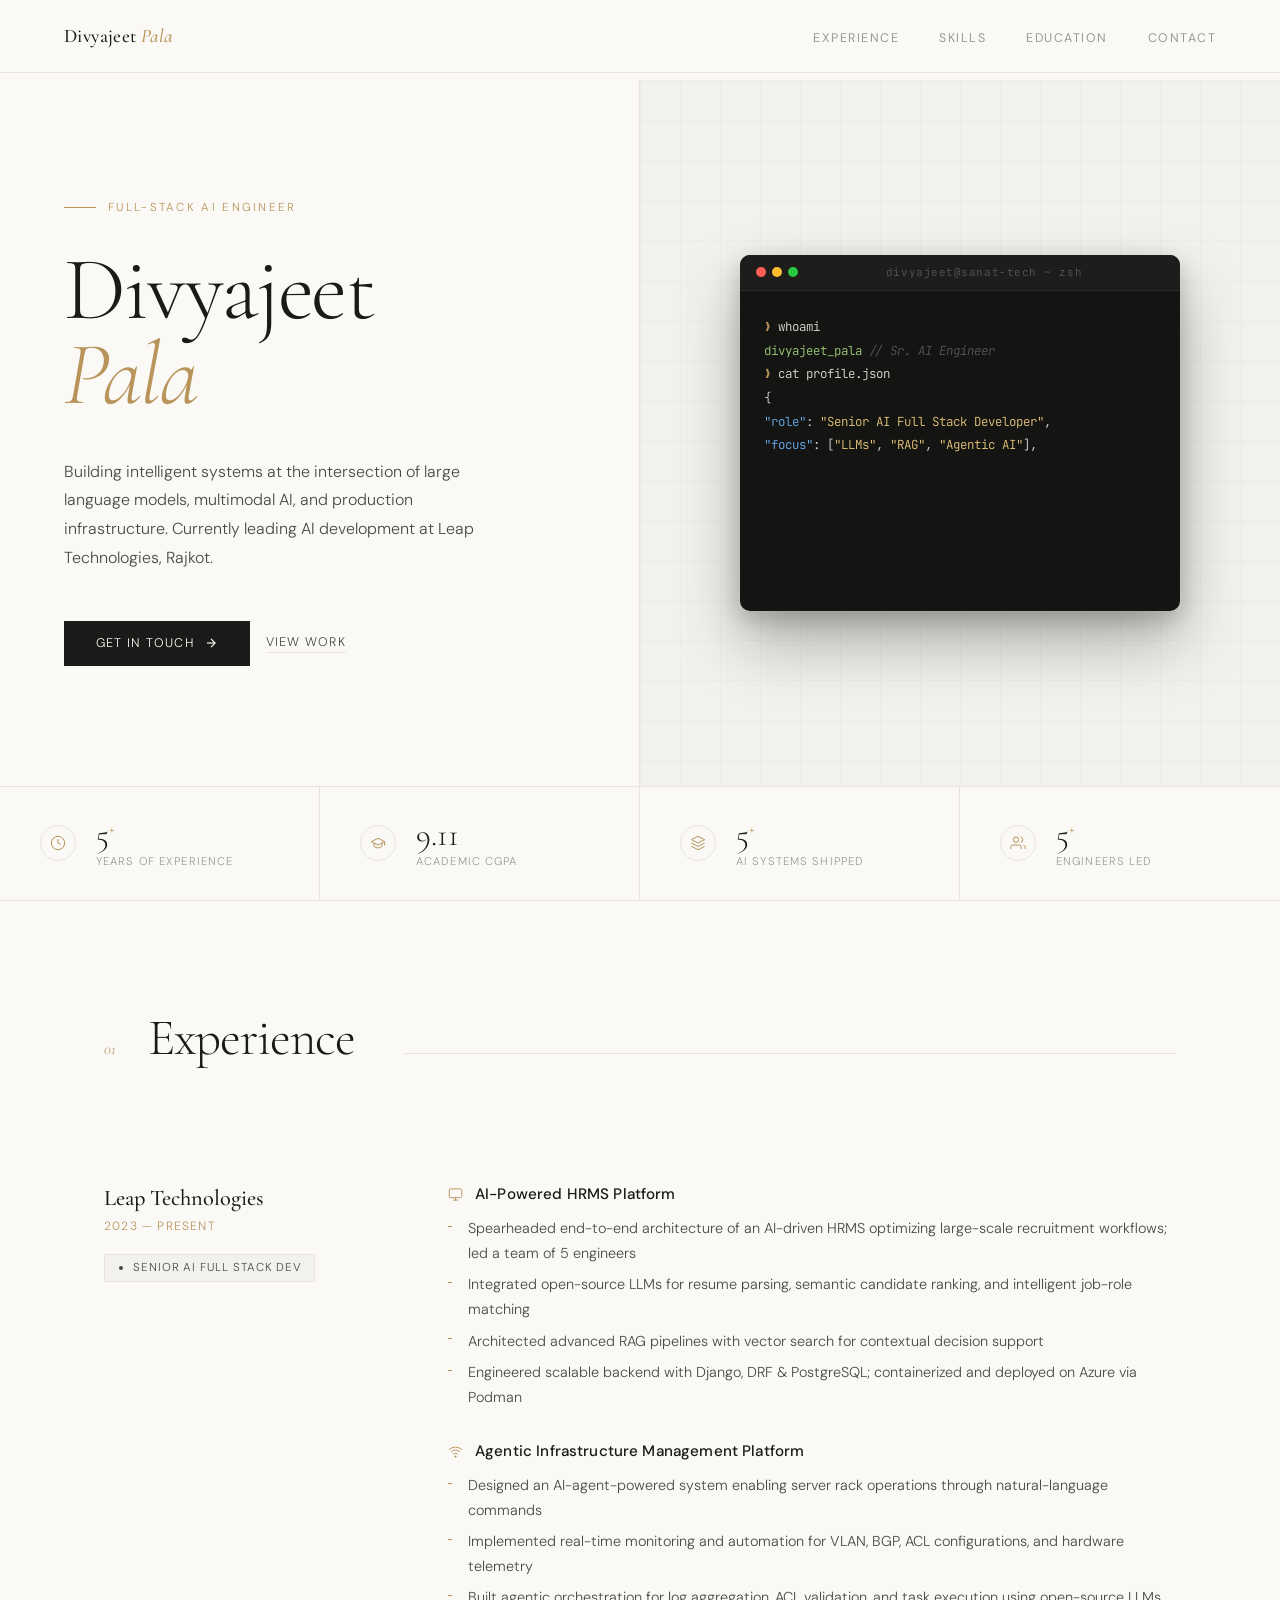
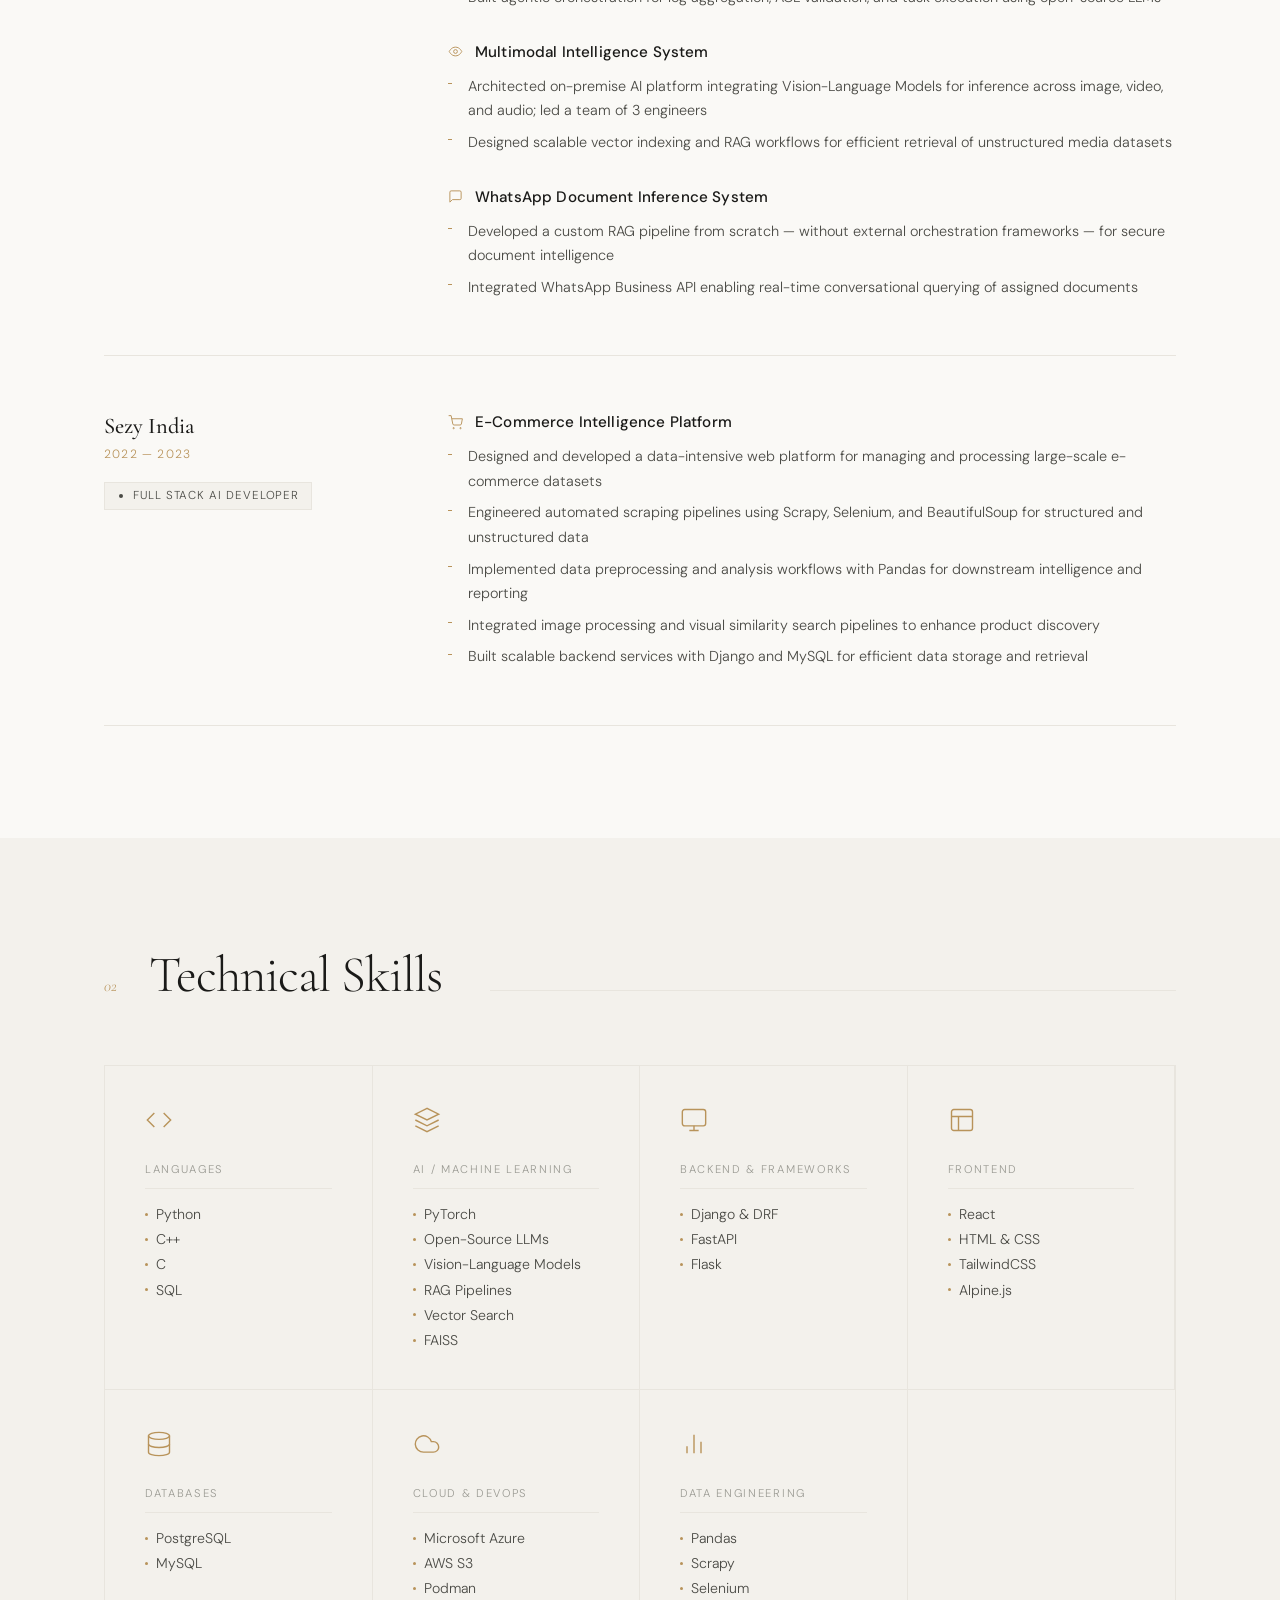
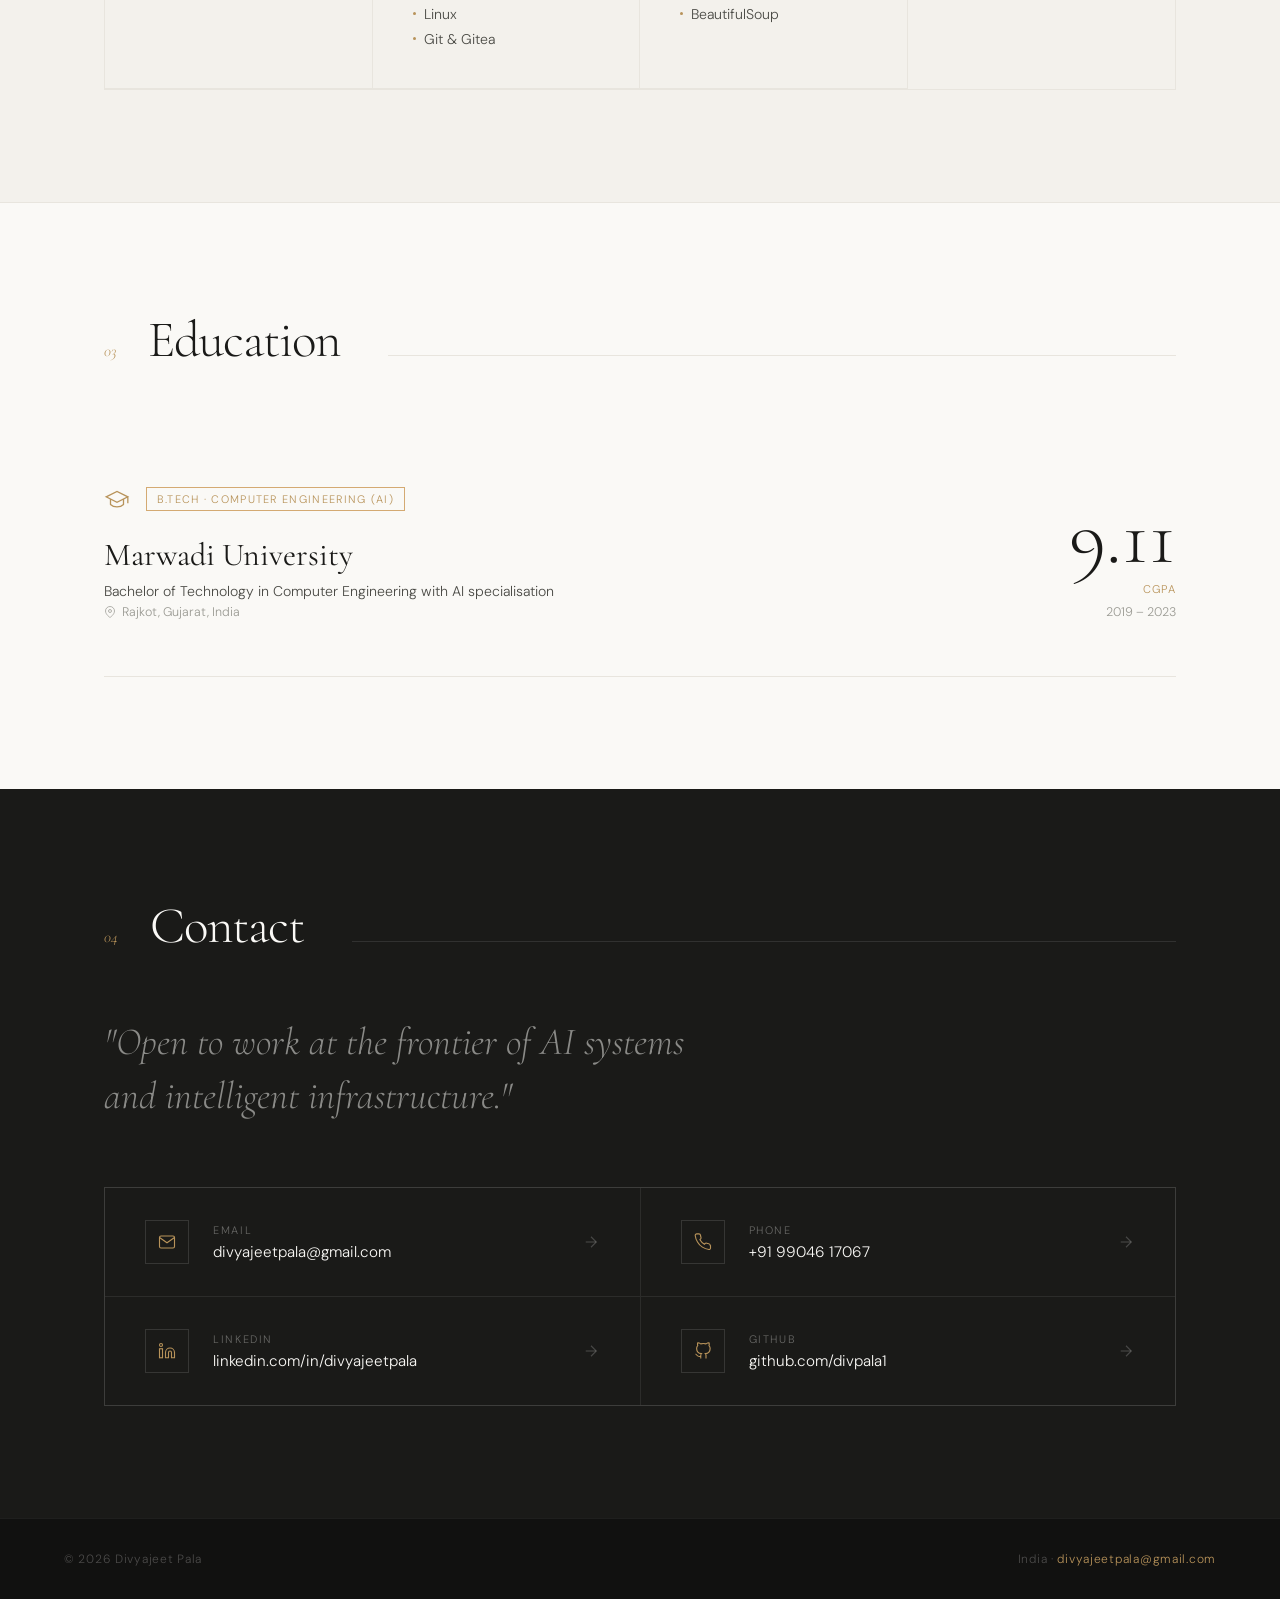
==== commit 21a83014: "Miscellaneous." ====
--- a/index.html
+++ b/index.html
@@ -938,7 +938,7 @@
                         <span class="terminal-dot red"></span>
                         <span class="terminal-dot amber"></span>
                         <span class="terminal-dot green"></span>
-                        <span class="terminal-bar-title">divyajeet@leap-tech ~ zsh</span>
+                        <span class="terminal-bar-title">divyajeet@sanat-tech ~ zsh</span>
                     </div>
                     <div class="terminal-body" id="terminal-body">
                         <!-- Typed content injected by JS -->
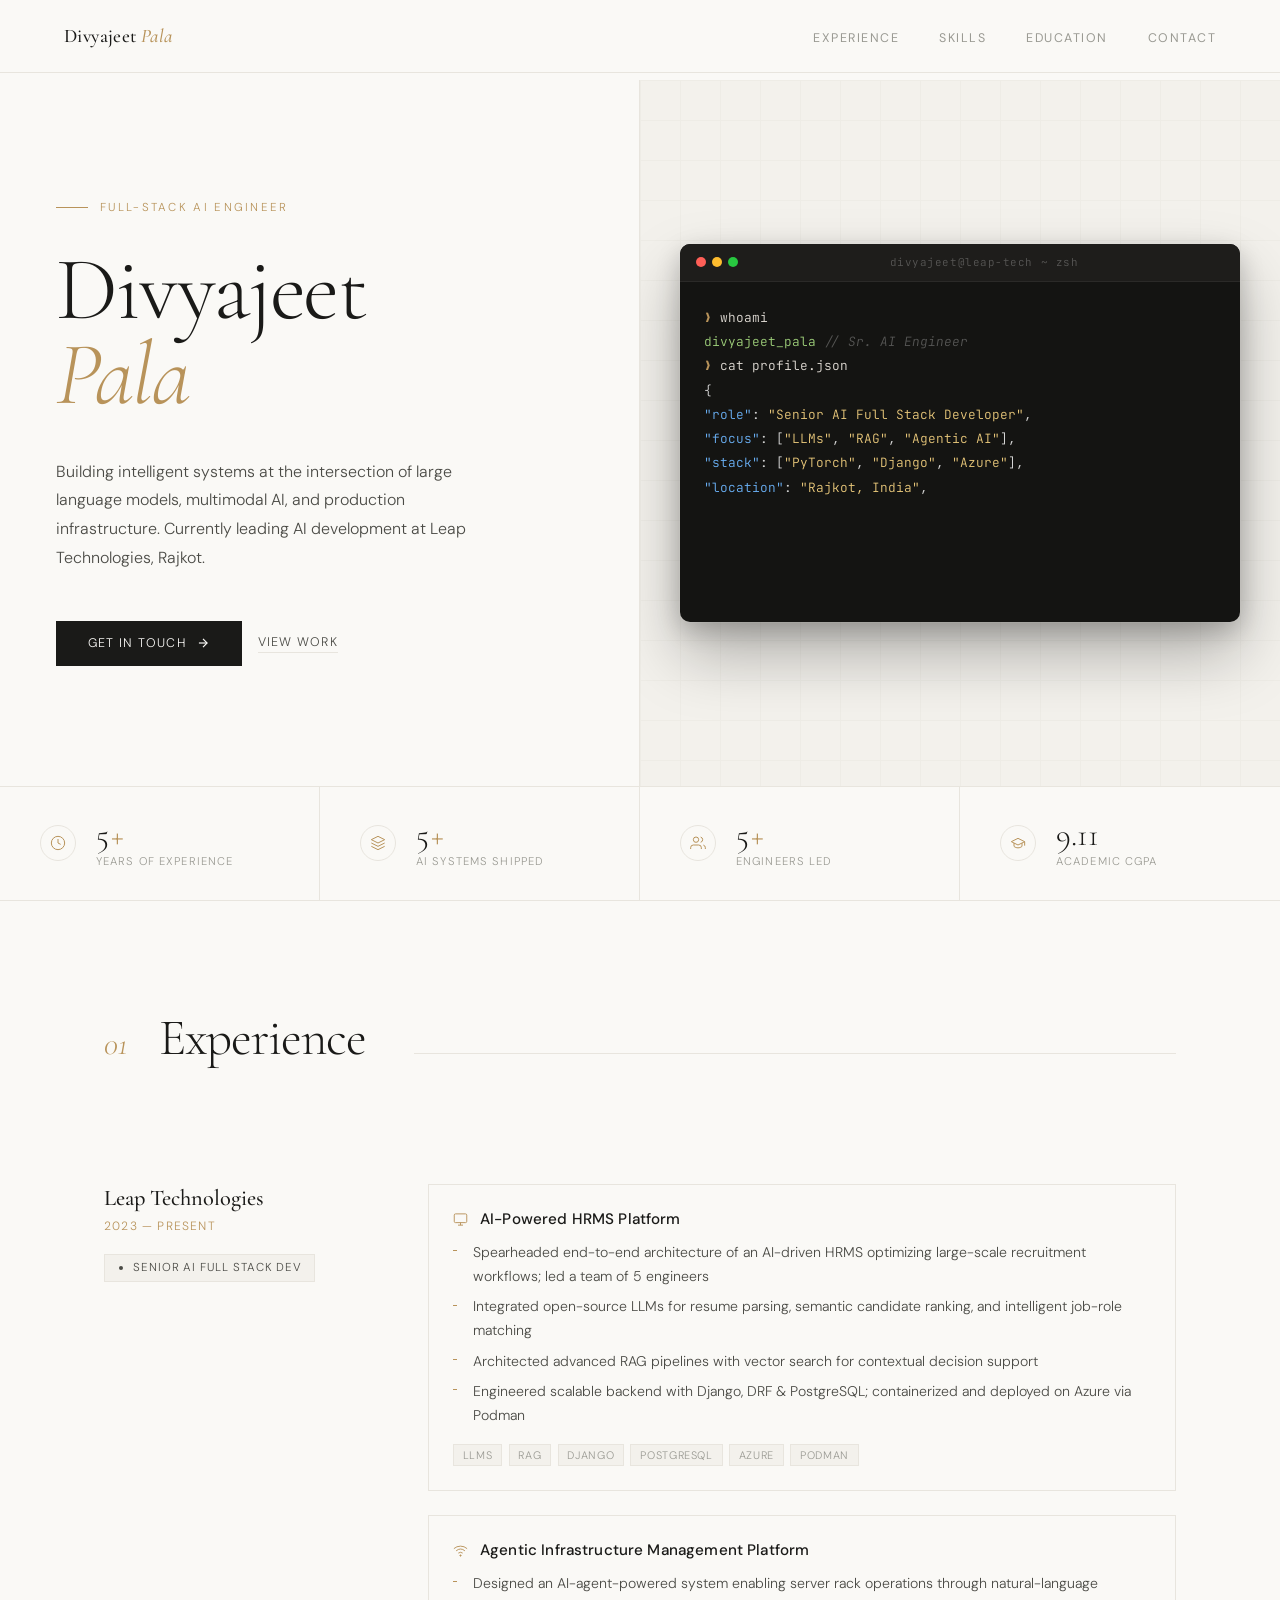
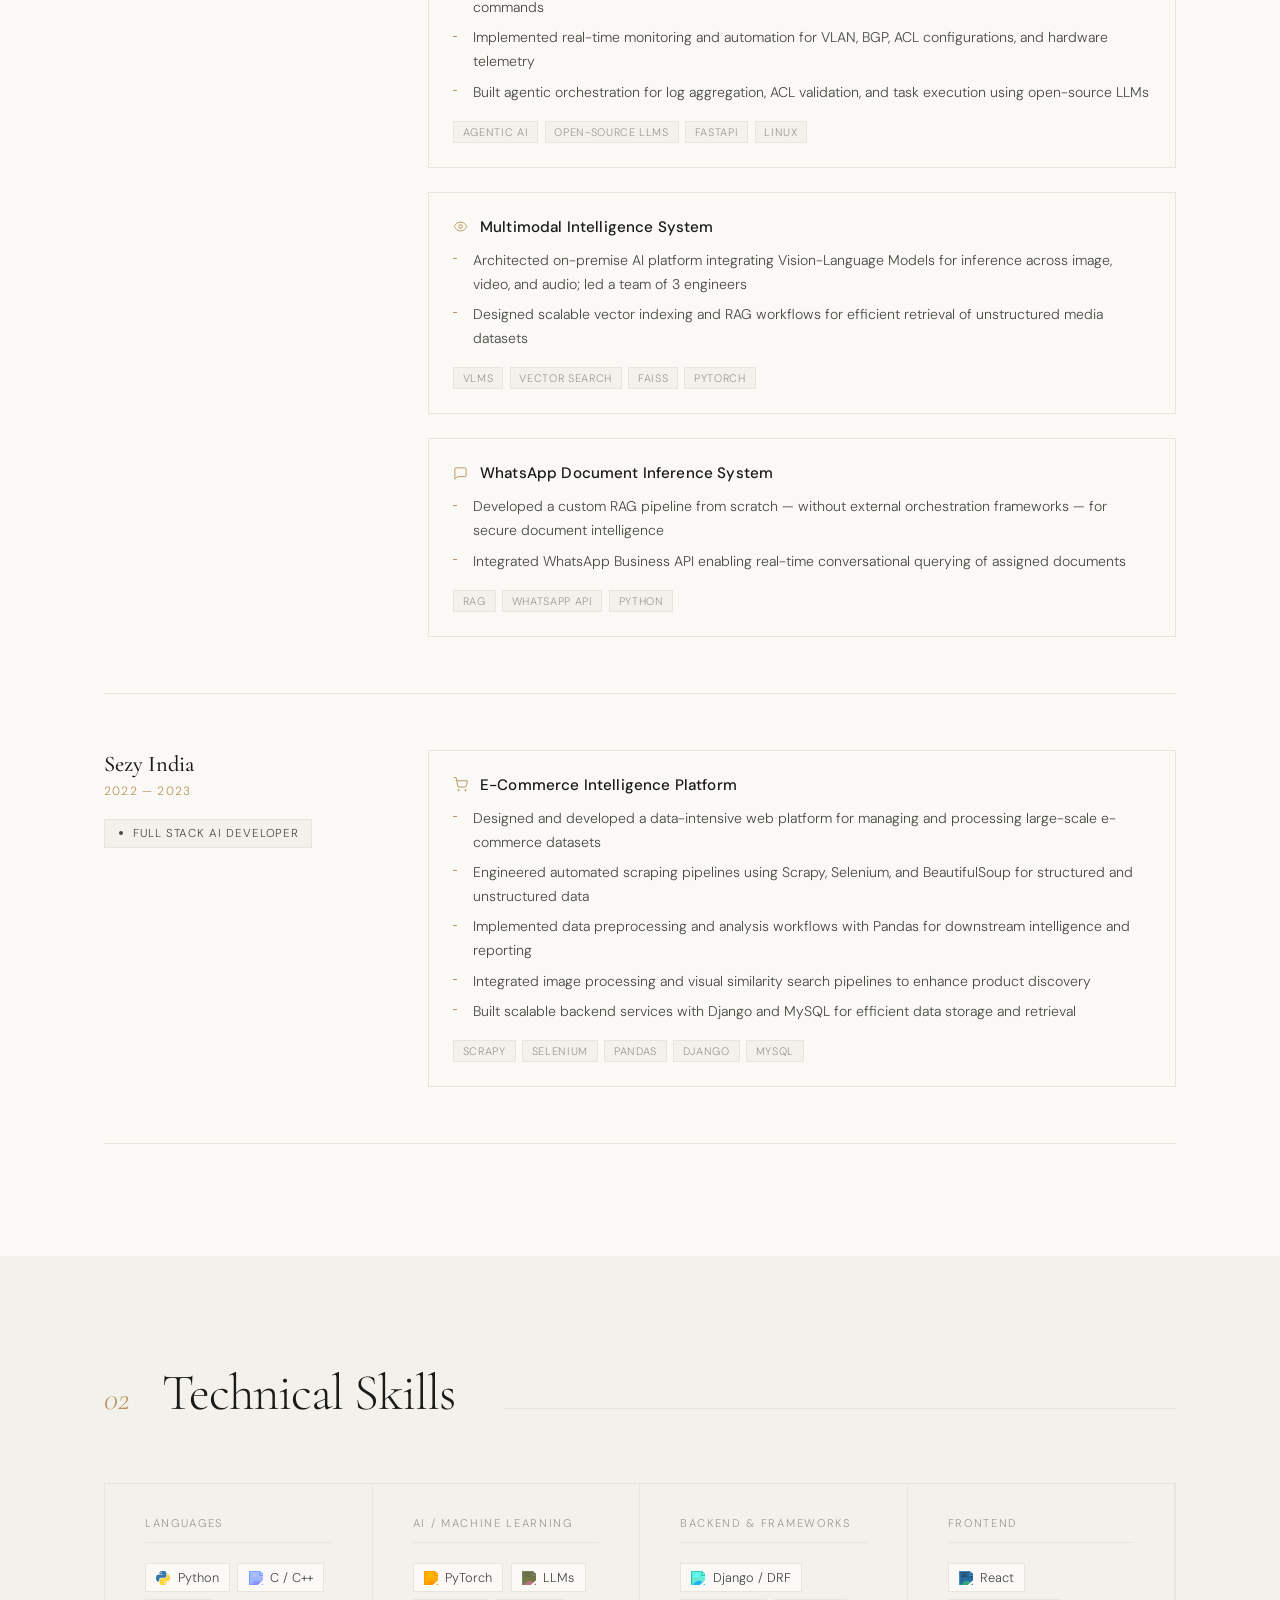
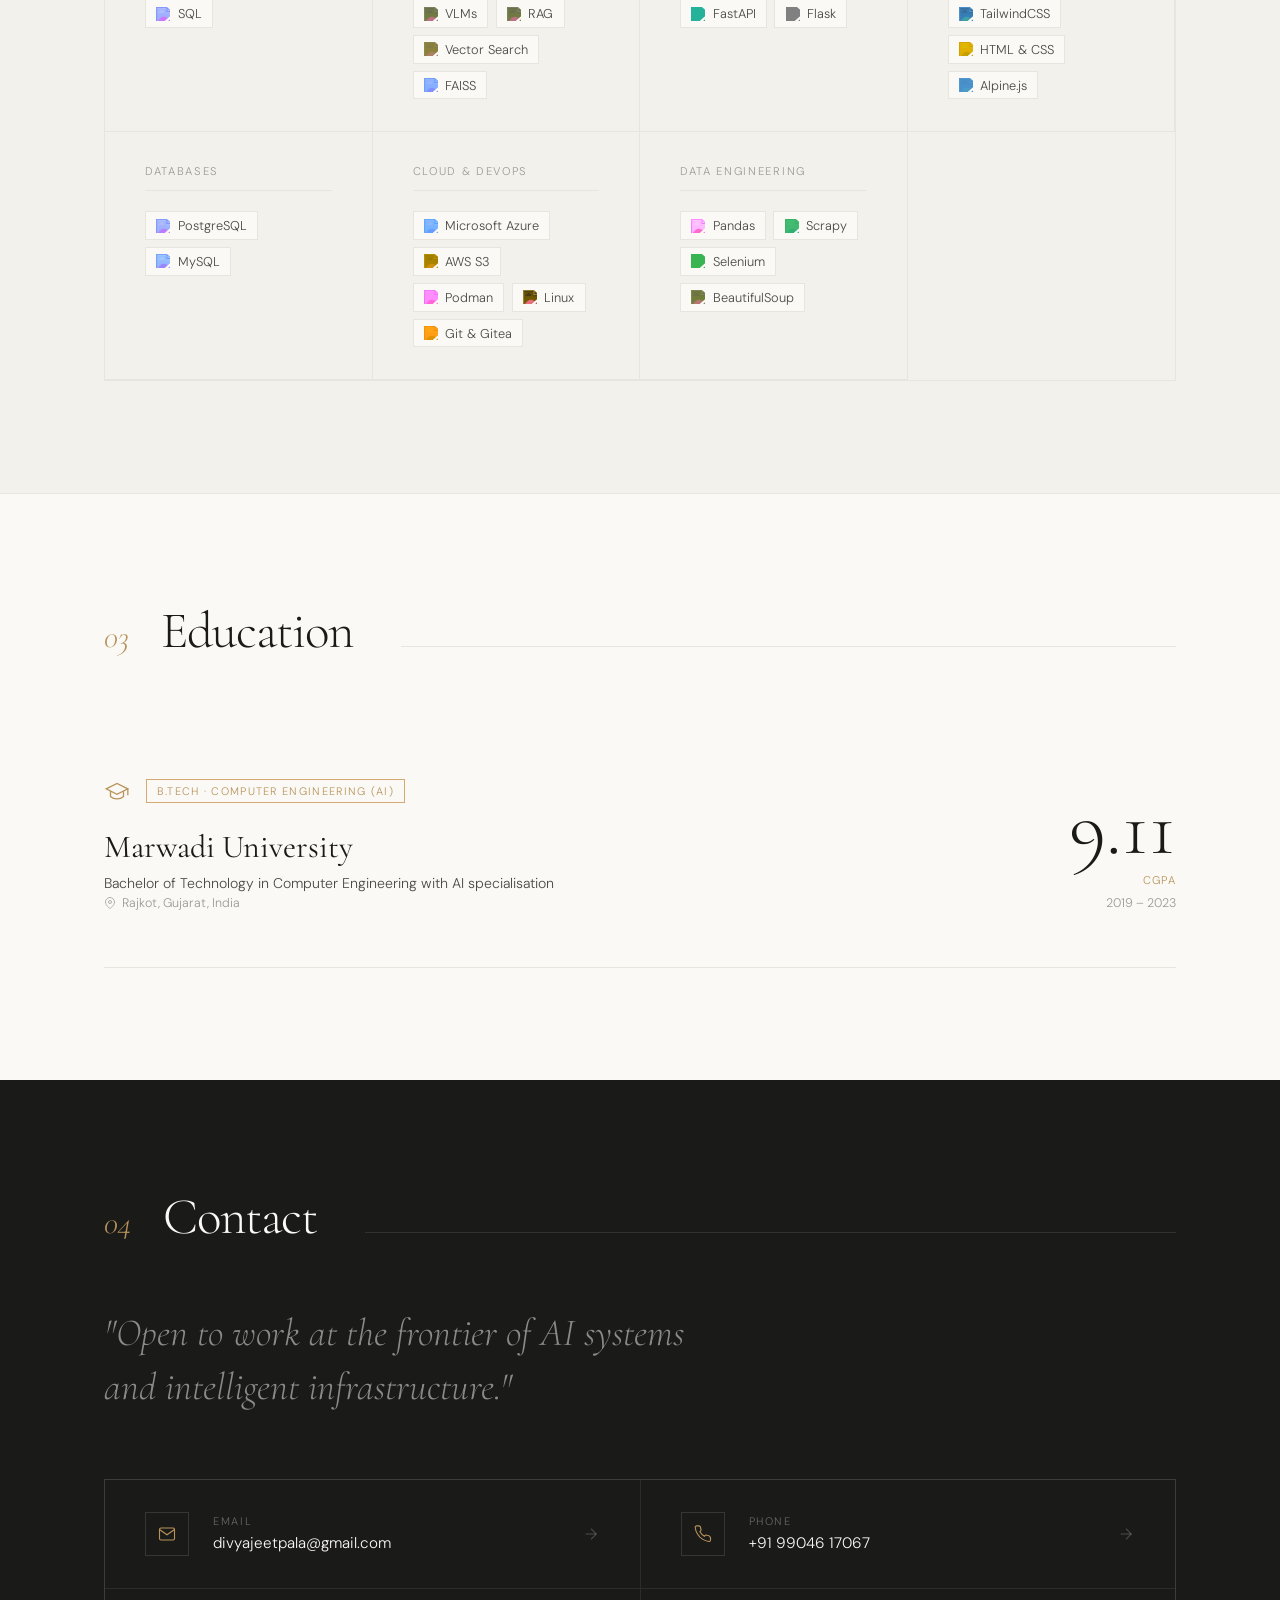
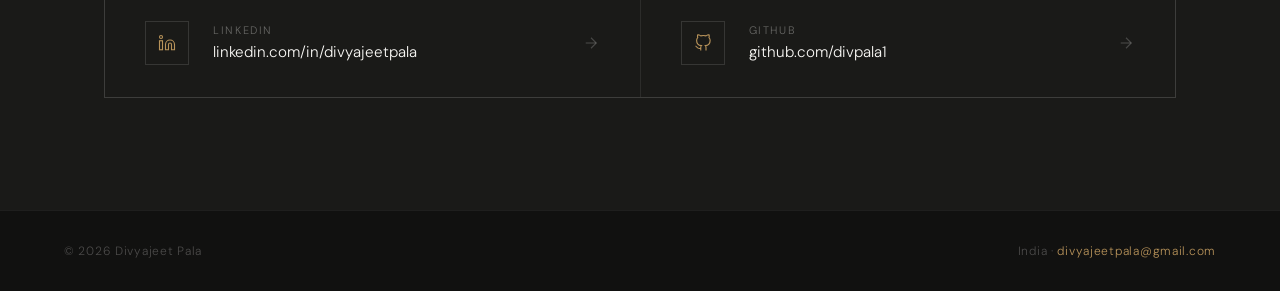
==== commit bc3c6b40: "Updated portfolio design." ====
--- a/index.html
+++ b/index.html
@@ -18,7 +18,7 @@
             --paper-warm: #f3f1ec;
             --rule: #e8e5de;
             --gold: #b8935a;
-            --gold-light: #d4aa72;
+            --gold-light: #d4aa72
         }
 
         *,
@@ -26,12 +26,12 @@
         *::after {
             box-sizing: border-box;
             margin: 0;
-            padding: 0;
+            padding: 0
         }
 
         html {
             scroll-behavior: smooth;
-            font-size: 16px;
+            font-size: 16px
         }
 
         body {
@@ -40,10 +40,10 @@
             font-family: 'DM Sans', sans-serif;
             font-weight: 300;
             -webkit-font-smoothing: antialiased;
-            overflow-x: hidden;
-        }
-
-        /* ─── NAV ─── */
+            overflow-x: hidden
+        }
+
+        /* NAV */
         nav {
             position: fixed;
             top: 0;
@@ -56,95 +56,95 @@
             padding: 1.5rem 4rem;
             background: rgba(250, 249, 246, 0.92);
             backdrop-filter: blur(20px);
-            border-bottom: 1px solid var(--rule);
+            border-bottom: 1px solid var(--rule)
         }
 
         .nav-mark {
             font-family: 'Cormorant Garamond', serif;
             font-size: 1.2rem;
             font-weight: 500;
-            letter-spacing: 0.02em;
+            letter-spacing: .02em;
             color: var(--ink);
-            text-decoration: none;
+            text-decoration: none
         }
 
         .nav-mark em {
             font-style: italic;
-            color: var(--gold);
+            color: var(--gold)
         }
 
         .nav-links {
             display: flex;
             gap: 2.5rem;
-            list-style: none;
+            list-style: none
         }
 
         .nav-links a {
-            font-size: 0.78rem;
+            font-size: .78rem;
             font-weight: 400;
-            letter-spacing: 0.12em;
+            letter-spacing: .12em;
             text-transform: uppercase;
             color: var(--ink-faint);
             text-decoration: none;
-            transition: color 0.25s;
+            transition: color .25s
         }
 
         .nav-links a:hover {
-            color: var(--ink);
-        }
-
-        /* ─── HERO ─── */
+            color: var(--ink)
+        }
+
+        /* HERO */
         .hero {
             min-height: 100vh;
             display: flex;
             flex-direction: column;
-            padding-top: 5rem;
+            padding-top: 5rem
         }
 
         .hero-main {
             flex: 1;
             display: grid;
-            grid-template-columns: 1fr 1fr;
+            grid-template-columns: 1fr 1fr
         }
 
         .hero-left {
             display: flex;
             flex-direction: column;
             justify-content: center;
-            padding: 6rem 4rem;
-            border-right: 1px solid var(--rule);
+            padding: 5rem 3.5rem;
+            border-right: 1px solid var(--rule)
         }
 
         .hero-eyebrow {
             display: flex;
             align-items: center;
-            gap: 0.75rem;
-            font-size: 0.72rem;
-            letter-spacing: 0.2em;
+            gap: .75rem;
+            font-size: .72rem;
+            letter-spacing: .2em;
             text-transform: uppercase;
             color: var(--gold);
-            margin-bottom: 2rem;
+            margin-bottom: 2rem
         }
 
         .hero-eyebrow-line {
             width: 32px;
             height: 1px;
-            background: var(--gold);
+            background: var(--gold)
         }
 
         .hero-name {
             font-family: 'Cormorant Garamond', serif;
             font-size: clamp(4rem, 7vw, 7rem);
             font-weight: 300;
-            line-height: 0.95;
-            letter-spacing: -0.02em;
-            margin-bottom: 2.5rem;
+            line-height: .95;
+            letter-spacing: -.02em;
+            margin-bottom: 2.5rem
         }
 
         .hero-name em {
             display: block;
             font-style: italic;
-            color: var(--gold);
+            color: var(--gold)
         }
 
         .hero-desc {
@@ -153,173 +153,158 @@
             color: var(--ink-soft);
             max-width: 420px;
             margin-bottom: 3rem;
-            font-weight: 300;
+            font-weight: 300
         }
 
         .hero-cta-row {
             display: flex;
             gap: 1rem;
-            align-items: center;
+            align-items: center
         }
 
         .btn-primary {
             display: inline-flex;
             align-items: center;
-            gap: 0.6rem;
+            gap: .6rem;
             background: var(--ink);
             color: var(--paper);
             text-decoration: none;
-            font-size: 0.78rem;
-            letter-spacing: 0.1em;
+            font-size: .78rem;
+            letter-spacing: .1em;
             text-transform: uppercase;
-            padding: 0.9rem 2rem;
-            transition: background 0.25s, transform 0.25s;
+            padding: .9rem 2rem;
+            transition: background .25s, transform .25s
         }
 
         .btn-primary:hover {
             background: var(--gold);
-            transform: translateY(-1px);
+            transform: translateY(-1px)
         }
 
         .btn-primary svg {
-            transition: transform 0.25s;
+            transition: transform .25s
         }
 
         .btn-primary:hover svg {
-            transform: translateX(3px);
+            transform: translateX(3px)
         }
 
         .btn-secondary {
             display: inline-flex;
             align-items: center;
-            gap: 0.5rem;
+            gap: .5rem;
             color: var(--ink-soft);
             text-decoration: none;
-            font-size: 0.78rem;
-            letter-spacing: 0.1em;
+            font-size: .78rem;
+            letter-spacing: .1em;
             text-transform: uppercase;
             border-bottom: 1px solid var(--rule);
             padding-bottom: 2px;
-            transition: color 0.25s, border-color 0.25s;
+            transition: color .25s, border-color .25s
         }
 
         .btn-secondary:hover {
             color: var(--gold);
-            border-color: var(--gold);
-        }
-
-        /* ─── TERMINAL PANEL ─── */
+            border-color: var(--gold)
+        }
+
+        /* TERMINAL */
         .hero-right {
             display: flex;
             flex-direction: column;
             background: var(--paper-warm);
             justify-content: center;
             align-items: center;
-            padding: 4rem;
+            padding: 2.25rem 2.5rem;
             position: relative;
-            overflow: hidden;
+            overflow: hidden
         }
 
         .hero-right::before {
             content: '';
             position: absolute;
             inset: 0;
-            background-image:
-                linear-gradient(var(--rule) 1px, transparent 1px),
-                linear-gradient(90deg, var(--rule) 1px, transparent 1px);
+            background-image: linear-gradient(var(--rule) 1px, transparent 1px), linear-gradient(90deg, var(--rule) 1px, transparent 1px);
             background-size: 40px 40px;
-            opacity: 0.4;
+            opacity: .4
         }
 
         .terminal-window {
             position: relative;
             width: 100%;
-            max-width: 440px;
             background: #141412;
             border-radius: 10px;
-            box-shadow:
-                0 0 0 1px rgba(255, 255, 255, 0.06),
-                0 32px 64px rgba(0, 0, 0, 0.28),
-                0 8px 24px rgba(0, 0, 0, 0.2);
+            box-shadow: 0 0 0 1px rgba(255, 255, 255, .06), 0 32px 64px rgba(0, 0, 0, .28), 0 8px 24px rgba(0, 0, 0, .2);
             font-family: 'JetBrains Mono', monospace;
-            font-size: 0.78rem;
-            overflow: hidden;
+            font-size: .8rem;
+            overflow: hidden
         }
 
         .terminal-bar {
             display: flex;
             align-items: center;
             gap: 6px;
-            padding: 0.65rem 1rem;
+            padding: .7rem 1rem;
             background: #1e1d1b;
-            border-bottom: 1px solid rgba(255, 255, 255, 0.06);
+            border-bottom: 1px solid rgba(255, 255, 255, .06)
         }
 
         .terminal-dot {
             width: 10px;
             height: 10px;
-            border-radius: 50%;
+            border-radius: 50%
         }
 
         .terminal-dot.red {
-            background: #ff5f57;
+            background: #ff5f57
         }
 
         .terminal-dot.amber {
-            background: #febc2e;
+            background: #febc2e
         }
 
         .terminal-dot.green {
-            background: #28c840;
+            background: #28c840
         }
 
         .terminal-bar-title {
             flex: 1;
             text-align: center;
-            font-size: 0.68rem;
-            color: rgba(255, 255, 255, 0.25);
-            letter-spacing: 0.05em;
+            font-size: .68rem;
+            color: rgba(255, 255, 255, .25);
+            letter-spacing: .05em
         }
 
         .terminal-body {
             padding: 1.5rem;
-            min-height: 320px;
-            color: rgba(255, 255, 255, 0.82);
-            line-height: 1.9;
+            min-height: 340px;
+            color: rgba(255, 255, 255, .82);
+            line-height: 1.9
         }
 
         .t-prompt {
-            color: #b8935a;
+            color: #b8935a
         }
 
         .t-cmd {
-            color: #e2ddd6;
+            color: #e2ddd6
         }
 
         .t-key {
-            color: #6ab0f5;
+            color: #6ab0f5
         }
 
         .t-val {
-            color: #9ecf7a;
+            color: #9ecf7a
         }
 
         .t-str {
-            color: #e8c77a;
+            color: #e8c77a
         }
 
         .t-comment {
-            color: rgba(255, 255, 255, 0.28);
-            font-style: italic;
-        }
-
-        .t-line {
-            display: flex;
-            gap: 0.5rem;
-        }
-
-        .t-output {
-            padding-left: 0;
+            color: rgba(255, 255, 255, .28);
+            font-style: italic
         }
 
         .t-blink {
@@ -329,7 +314,7 @@
             background: var(--gold);
             vertical-align: middle;
             margin-left: 2px;
-            animation: blink 1.1s step-end infinite;
+            animation: blink 1.1s step-end infinite
         }
 
         @keyframes blink {
@@ -344,18 +329,11 @@
             }
         }
 
-        /* Typing animation classes */
-        .t-typed {
-            overflow: hidden;
-            white-space: nowrap;
-            display: inline-block;
-        }
-
-        /* ─── STATS STRIP ─── */
+        /* STATS STRIP */
         .stats-strip {
             display: grid;
             grid-template-columns: repeat(4, 1fr);
-            border-top: 1px solid var(--rule);
+            border-top: 1px solid var(--rule)
         }
 
         .stat-cell {
@@ -366,20 +344,20 @@
             gap: 1.25rem;
             opacity: 0;
             transform: translateY(10px);
-            transition: opacity 0.6s ease, transform 0.6s ease;
+            transition: opacity .6s ease, transform .6s ease
         }
 
         .stat-cell.visible {
             opacity: 1;
-            transform: translateY(0);
+            transform: translateY(0)
         }
 
         .stat-cell:last-child {
-            border-right: none;
+            border-right: none
         }
 
         .stat-cell:hover {
-            background: var(--paper-warm);
+            background: var(--paper-warm)
         }
 
         .stat-icon {
@@ -391,7 +369,7 @@
             align-items: center;
             justify-content: center;
             flex-shrink: 0;
-            color: var(--gold);
+            color: var(--gold)
         }
 
         .stat-num {
@@ -399,78 +377,79 @@
             font-size: 2rem;
             font-weight: 300;
             line-height: 1;
-            color: var(--ink);
+            color: var(--ink)
         }
 
         .stat-num sup {
-            font-size: 0.9rem;
-            vertical-align: super;
+            font-size: 2rem;
+            vertical-align: top;
             color: var(--gold);
+            margin-left: 2px
         }
 
         .stat-label {
-            font-size: 0.7rem;
-            letter-spacing: 0.1em;
+            font-size: .7rem;
+            letter-spacing: .1em;
             text-transform: uppercase;
             color: var(--ink-faint);
-            margin-top: 0.2rem;
-        }
-
-        /* ─── SECTIONS ─── */
+            margin-top: .2rem
+        }
+
+        /* SECTIONS */
         .section-wrap {
             max-width: 1200px;
             margin: 0 auto;
-            padding: 7rem 4rem;
+            padding: 7rem 4rem
         }
 
         .section-header {
             display: flex;
             align-items: baseline;
             gap: 2rem;
-            margin-bottom: 4rem;
+            margin-bottom: 4rem
         }
 
         .section-num {
             font-family: 'Cormorant Garamond', serif;
-            font-size: 1rem;
+            font-size: 2rem;
             font-style: italic;
-            color: var(--gold);
+            color: var(--gold)
         }
 
         .section-title {
             font-family: 'Cormorant Garamond', serif;
             font-size: clamp(2.2rem, 4vw, 3.5rem);
             font-weight: 300;
-            letter-spacing: -0.02em;
-            line-height: 1;
+            letter-spacing: -.02em;
+            line-height: 1
         }
 
         .section-rule {
             flex: 1;
             height: 1px;
             background: var(--rule);
-            margin-left: 1rem;
-        }
-
-        /* ─── EXPERIENCE ─── */
+            margin-left: 1rem
+        }
+
+        /* EXPERIENCE */
         #experience {
-            border-top: 1px solid var(--rule);
+            border-top: 1px solid var(--rule)
         }
 
         .exp-item {
             display: grid;
-            grid-template-columns: 280px 1fr;
+            grid-template-columns: 260px 1fr;
             gap: 4rem;
             padding: 3.5rem 0;
             border-bottom: 1px solid var(--rule);
             opacity: 0;
-            transform: translateY(20px);
-            transition: opacity 0.7s ease, transform 0.7s ease;
+            transform: translateY(30px);
+            transition: opacity .8s cubic-bezier(.16, 1, .3, 1), transform .8s cubic-bezier(.16, 1, .3, 1)
         }
 
         .exp-item.visible {
             opacity: 1;
-            transform: translateY(0);
+            transform: translateY(0)
         }
 
         .exp-company {
@@ -478,151 +457,200 @@
             font-size: 1.4rem;
             font-weight: 500;
             color: var(--ink);
-            margin-bottom: 0.4rem;
+            margin-bottom: .4rem
         }
 
         .exp-period {
-            font-size: 0.75rem;
-            letter-spacing: 0.1em;
+            font-size: .75rem;
+            letter-spacing: .1em;
             text-transform: uppercase;
             color: var(--gold);
-            margin-bottom: 1.25rem;
+            margin-bottom: 1.25rem
         }
 
         .exp-role-badge {
             display: inline-flex;
             align-items: center;
-            gap: 0.5rem;
-            font-size: 0.72rem;
-            letter-spacing: 0.08em;
+            gap: .5rem;
+            font-size: .72rem;
+            letter-spacing: .08em;
             text-transform: uppercase;
             color: var(--ink-soft);
             background: var(--paper-warm);
             border: 1px solid var(--rule);
-            padding: 0.35rem 0.75rem;
+            padding: .35rem .75rem
         }
 
         .exp-projects {
             display: flex;
             flex-direction: column;
-            gap: 2rem;
+            gap: 1.5rem
+        }
+
+        /* Project cards */
+        .exp-project {
+            border: 1px solid var(--rule);
+            padding: 1.5rem;
+            background: var(--paper);
+            transition: transform .35s cubic-bezier(.16, 1, .3, 1), box-shadow .35s ease, border-color .35s ease;
+            opacity: 0;
+            transform: translateX(-20px)
+        }
+
+        .exp-project.visible {
+            opacity: 1;
+            transform: translateX(0)
+        }
+
+        .exp-project:hover {
+            transform: translateY(-4px);
+            box-shadow: 0 16px 40px rgba(0, 0, 0, .08);
+            border-color: var(--gold-light)
         }
 
         .exp-project-title {
             display: flex;
             align-items: center;
-            gap: 0.75rem;
-            font-size: 0.95rem;
+            gap: .75rem;
+            font-size: .95rem;
             font-weight: 500;
             color: var(--ink);
-            margin-bottom: 0.75rem;
-            letter-spacing: 0.01em;
+            margin-bottom: .75rem;
+            letter-spacing: .01em
         }
 
         .exp-project-title svg {
             color: var(--gold);
-            flex-shrink: 0;
+            flex-shrink: 0
         }
 
         .exp-bullets {
             list-style: none;
             display: flex;
             flex-direction: column;
-            gap: 0.45rem;
+            gap: .4rem;
+            margin-bottom: 1rem
         }
 
         .exp-bullets li {
-            font-size: 0.9rem;
+            font-size: .88rem;
             line-height: 1.7;
             color: var(--ink-soft);
             padding-left: 1.25rem;
-            position: relative;
+            position: relative
         }
 
         .exp-bullets li::before {
             content: '';
             position: absolute;
             left: 0;
-            top: 0.65em;
+            top: .65em;
             width: 4px;
             height: 1px;
-            background: var(--gold);
-        }
-
-        /* ─── SKILLS ─── */
+            background: var(--gold)
+        }
+
+        .exp-tags {
+            display: flex;
+            flex-wrap: wrap;
+            gap: .4rem;
+            margin-top: .75rem
+        }
+
+        .exp-tag {
+            font-size: .68rem;
+            letter-spacing: .06em;
+            text-transform: uppercase;
+            color: var(--ink-faint);
+            background: var(--paper-warm);
+            border: 1px solid var(--rule);
+            padding: .2rem .55rem;
+            transition: color .2s, border-color .2s, background .2s
+        }
+
+        .exp-project:hover .exp-tag {
+            color: var(--gold);
+            border-color: var(--gold-light);
+            background: var(--paper)
+        }
+
+        /* SKILLS */
         #skills {
-            background: var(--paper-warm);
+            background: var(--paper-warm)
         }
 
         .skills-grid {
             display: grid;
-            grid-template-columns: repeat(auto-fit, minmax(240px, 1fr));
+            grid-template-columns: repeat(auto-fit, minmax(260px, 1fr));
             gap: 0;
-            border: 1px solid var(--rule);
+            border: 1px solid var(--rule)
         }
 
         .skill-group {
-            padding: 2.5rem;
+            padding: 2rem 2.5rem;
             border-right: 1px solid var(--rule);
             border-bottom: 1px solid var(--rule);
             opacity: 0;
-            transform: translateY(16px);
-            transition: opacity 0.6s ease, transform 0.6s ease, background 0.25s;
+            transform: translateY(20px) scale(.98);
+            transition: opacity .6s cubic-bezier(.16, 1, .3, 1), transform .6s cubic-bezier(.16, 1, .3, 1), background .25s
         }
 
         .skill-group.visible {
             opacity: 1;
-            transform: translateY(0);
+            transform: translateY(0) scale(1)
         }
 
         .skill-group:hover {
-            background: var(--paper);
-        }
-
-        .skill-group-icon {
-            width: 36px;
-            height: 36px;
-            margin-bottom: 1.25rem;
-            color: var(--gold);
+            background: var(--paper)
         }
 
         .skill-group-name {
-            font-size: 0.7rem;
-            letter-spacing: 0.15em;
+            font-size: .7rem;
+            letter-spacing: .15em;
             text-transform: uppercase;
             color: var(--ink-faint);
-            margin-bottom: 1rem;
-            padding-bottom: 0.75rem;
-            border-bottom: 1px solid var(--rule);
-        }
-
-        .skill-list {
-            list-style: none;
-            display: flex;
-            flex-direction: column;
-            gap: 0.45rem;
-        }
-
-        .skill-list li {
-            font-size: 0.88rem;
+            margin-bottom: 1.25rem;
+            padding-bottom: .75rem;
+            border-bottom: 1px solid var(--rule)
+        }
+
+        .skill-chips {
+            display: flex;
+            flex-wrap: wrap;
+            gap: .45rem
+        }
+
+        .skill-chip {
+            display: inline-flex;
+            align-items: center;
+            gap: .45rem;
+            font-size: .8rem;
             color: var(--ink-soft);
-            display: flex;
-            align-items: center;
-            gap: 0.5rem;
-        }
-
-        .skill-list li::before {
-            content: '';
-            width: 3px;
-            height: 3px;
-            border-radius: 50%;
-            background: var(--gold);
+            background: var(--paper);
+            border: 1px solid var(--rule);
+            padding: .3rem .65rem;
+            cursor: default;
+            transition: background .2s, border-color .2s, color .2s, transform .25s cubic-bezier(.16, 1, .3, 1), box-shadow .25s
+        }
+
+        .skill-chip:hover {
+            background: var(--ink);
+            color: var(--paper);
+            border-color: var(--ink);
+            transform: translateY(-2px);
+            box-shadow: 0 6px 16px rgba(0, 0, 0, .12)
+        }
+
+        .skill-chip svg {
+            width: 14px;
+            height: 14px;
             flex-shrink: 0;
-        }
-
-        /* ─── EDUCATION ─── */
+            transition: filter .2s
+        }
+
+        /* EDUCATION */
         #education {
-            border-top: 1px solid var(--rule);
+            border-top: 1px solid var(--rule)
         }
 
         .edu-block {
@@ -633,32 +661,32 @@
             border-bottom: 1px solid var(--rule);
             opacity: 0;
             transform: translateY(16px);
-            transition: opacity 0.7s ease, transform 0.7s ease;
+            transition: opacity .7s ease, transform .7s ease
         }
 
         .edu-block.visible {
             opacity: 1;
-            transform: translateY(0);
+            transform: translateY(0)
         }
 
         .edu-icon-row {
             display: flex;
             align-items: center;
             gap: 1rem;
-            margin-bottom: 1.5rem;
+            margin-bottom: 1.5rem
         }
 
         .edu-icon {
-            color: var(--gold);
+            color: var(--gold)
         }
 
         .edu-tag {
-            font-size: 0.68rem;
-            letter-spacing: 0.12em;
+            font-size: .68rem;
+            letter-spacing: .12em;
             text-transform: uppercase;
             color: var(--gold);
             border: 1px solid var(--gold-light);
-            padding: 0.25rem 0.6rem;
+            padding: .25rem .6rem
         }
 
         .edu-degree {
@@ -666,25 +694,25 @@
             font-size: 2rem;
             font-weight: 400;
             line-height: 1.2;
-            margin-bottom: 0.5rem;
+            margin-bottom: .5rem
         }
 
         .edu-school {
-            font-size: 0.88rem;
+            font-size: .88rem;
             color: var(--ink-soft);
-            margin-bottom: 0.2rem;
+            margin-bottom: .2rem
         }
 
         .edu-location {
             display: flex;
             align-items: center;
-            gap: 0.4rem;
-            font-size: 0.78rem;
-            color: var(--ink-faint);
+            gap: .4rem;
+            font-size: .78rem;
+            color: var(--ink-faint)
         }
 
         .edu-right {
-            text-align: right;
+            text-align: right
         }
 
         .edu-cgpa {
@@ -692,35 +720,35 @@
             font-size: 5rem;
             font-weight: 300;
             line-height: 1;
-            color: var(--ink);
+            color: var(--ink)
         }
 
         .edu-cgpa-sub {
-            font-size: 0.7rem;
-            letter-spacing: 0.12em;
+            font-size: .7rem;
+            letter-spacing: .12em;
             text-transform: uppercase;
             color: var(--gold);
-            margin-top: 0.3rem;
+            margin-top: .3rem
         }
 
         .edu-year {
-            font-size: 0.78rem;
+            font-size: .78rem;
             color: var(--ink-faint);
-            margin-top: 0.5rem;
-        }
-
-        /* ─── CONTACT ─── */
+            margin-top: .5rem
+        }
+
+        /* CONTACT */
         #contact {
             background: var(--ink);
-            color: var(--paper);
+            color: var(--paper)
         }
 
         #contact .section-title {
-            color: var(--paper);
+            color: var(--paper)
         }
 
         #contact .section-num {
-            color: var(--gold);
+            color: var(--gold)
         }
 
         .contact-lead {
@@ -728,18 +756,18 @@
             font-size: clamp(1.5rem, 3vw, 2.5rem);
             font-weight: 300;
             font-style: italic;
-            color: rgba(250, 249, 246, 0.5);
+            color: rgba(250, 249, 246, .5);
             max-width: 600px;
             line-height: 1.4;
-            margin-bottom: 4rem;
+            margin-bottom: 4rem
         }
 
         .contact-grid {
             display: grid;
             grid-template-columns: repeat(2, 1fr);
             gap: 1px;
-            background: rgba(255, 255, 255, 0.08);
-            border: 1px solid rgba(255, 255, 255, 0.08);
+            background: rgba(255, 255, 255, .08);
+            border: 1px solid rgba(255, 255, 255, .08)
         }
 
         .contact-card {
@@ -750,140 +778,151 @@
             background: var(--ink);
             text-decoration: none;
             color: var(--paper);
-            transition: background 0.25s;
+            transition: background .25s
         }
 
         .contact-card:hover {
-            background: #252520;
+            background: #252520
         }
 
         .contact-card:hover .contact-arrow {
             transform: translateX(4px);
-            color: var(--gold);
+            color: var(--gold)
         }
 
         .contact-card-icon {
             width: 44px;
             height: 44px;
-            border: 1px solid rgba(255, 255, 255, 0.12);
+            border: 1px solid rgba(255, 255, 255, .12);
             display: flex;
             align-items: center;
             justify-content: center;
             flex-shrink: 0;
-            color: var(--gold);
+            color: var(--gold)
         }
 
         .contact-info {
-            flex: 1;
+            flex: 1
         }
 
         .contact-type {
-            font-size: 0.68rem;
-            letter-spacing: 0.15em;
+            font-size: .68rem;
+            letter-spacing: .15em;
             text-transform: uppercase;
-            color: rgba(250, 249, 246, 0.35);
-            margin-bottom: 0.3rem;
+            color: rgba(250, 249, 246, .35);
+            margin-bottom: .3rem
         }
 
         .contact-value {
-            font-size: 0.95rem;
+            font-size: .95rem;
             font-weight: 300;
-            color: var(--paper);
+            color: var(--paper)
         }
 
         .contact-arrow {
-            color: rgba(255, 255, 255, 0.2);
-            transition: transform 0.25s, color 0.25s;
-        }
-
-        /* ─── FOOTER ─── */
+            color: rgba(255, 255, 255, .2);
+            transition: transform .25s, color .25s
+        }
+
+        /* FOOTER */
         footer {
             background: #111110;
-            color: rgba(250, 249, 246, 0.25);
+            color: rgba(250, 249, 246, .25);
             padding: 2rem 4rem;
             display: flex;
             justify-content: space-between;
             align-items: center;
-            font-size: 0.75rem;
-            letter-spacing: 0.06em;
-            border-top: 1px solid rgba(255, 255, 255, 0.06);
+            font-size: .75rem;
+            letter-spacing: .06em;
+            border-top: 1px solid rgba(255, 255, 255, .06)
         }
 
         footer a {
             color: var(--gold);
-            text-decoration: none;
-        }
-
-        /* ─── RESPONSIVE ─── */
-        @media (max-width: 900px) {
+            text-decoration: none
+        }
+
+        /* REVEAL */
+        .reveal {
+            opacity: 0;
+            transform: translateY(28px);
+            transition: opacity .8s cubic-bezier(.16, 1, .3, 1), transform .8s cubic-bezier(.16, 1, .3, 1)
+        }
+
+        .reveal.visible {
+            opacity: 1;
+            transform: translateY(0)
+        }
+
+        @media(max-width:900px) {
             nav {
-                padding: 1.25rem 1.75rem;
+                padding: 1.25rem 1.75rem
             }
 
             .nav-links {
-                display: none;
+                display: none
             }
 
             .hero-main {
-                grid-template-columns: 1fr;
+                grid-template-columns: 1fr
             }
 
             .hero-left {
                 padding: 5rem 1.75rem 3rem;
                 border-right: none;
-                border-bottom: 1px solid var(--rule);
+                border-bottom: 1px solid var(--rule)
             }
 
             .hero-right {
                 min-height: 400px;
-                padding: 2.5rem 1.75rem;
+                padding: 2rem 1.5rem
             }
 
             .stats-strip {
-                grid-template-columns: repeat(2, 1fr);
+                grid-template-columns: repeat(2, 1fr)
             }
 
             .stat-cell:nth-child(2) {
-                border-right: none;
+                border-right: none
             }
 
             .stat-cell:nth-child(3) {
                 border-right: 1px solid var(--rule);
-                border-top: 1px solid var(--rule);
+                border-top: 1px solid var(--rule)
             }
 
             .stat-cell:nth-child(4) {
                 border-right: none;
-                border-top: 1px solid var(--rule);
+                border-top: 1px solid var(--rule)
             }
 
             .section-wrap {
-                padding: 5rem 1.75rem;
+                padding: 5rem 1.75rem
             }
 
             .exp-item {
                 grid-template-columns: 1fr;
-                gap: 2rem;
+                gap: 2rem
             }
 
             .contact-grid {
-                grid-template-columns: 1fr;
+                grid-template-columns: 1fr
             }
 
             .edu-block {
-                grid-template-columns: 1fr;
+                grid-template-columns: 1fr
             }
 
             .edu-right {
                 text-align: left;
-                margin-top: 2rem;
+                margin-top: 2rem
             }
 
             footer {
                 flex-direction: column;
-                gap: 0.5rem;
+                gap: .5rem;
                 text-align: center;
-                padding: 1.5rem;
+                padding: 1.5rem
             }
         }
     </style>
@@ -901,143 +940,109 @@
         </ul>
     </nav>
 
-    <!-- ─── HERO ─── -->
+    <!-- HERO -->
     <section class="hero">
         <div class="hero-main">
-            <!-- Left: Name + intro -->
             <div class="hero-left">
-                <div class="hero-eyebrow">
-                    <span class="hero-eyebrow-line"></span>
-                    Full-Stack AI Engineer
-                </div>
-                <h1 class="hero-name">
-                    Divyajeet
-                    <em>Pala</em>
-                </h1>
-                <p class="hero-desc">
-                    Building intelligent systems at the intersection of large language models, multimodal AI, and
-                    production infrastructure. Currently leading AI development at Leap Technologies, Rajkot.
-                </p>
+                <div class="hero-eyebrow"><span class="hero-eyebrow-line"></span>Full-Stack AI Engineer</div>
+                <h1 class="hero-name">Divyajeet<em>Pala</em></h1>
+                <p class="hero-desc">Building intelligent systems at the intersection of large language models,
+                    multimodal AI, and production infrastructure. Currently leading AI development at Leap Technologies,
+                    Rajkot.</p>
                 <div class="hero-cta-row">
-                    <a href="#contact" class="btn-primary">
-                        Get in touch
-                        <svg width="14" height="14" viewBox="0 0 24 24" fill="none" stroke="currentColor"
-                            stroke-width="2">
+                    <a href="#contact" class="btn-primary">Get in touch<svg width="14" height="14" viewBox="0 0 24 24"
+                            fill="none" stroke="currentColor" stroke-width="2">
                             <line x1="5" y1="12" x2="19" y2="12" />
                             <polyline points="12 5 19 12 12 19" />
-                        </svg>
-                    </a>
+                        </svg></a>
                     <a href="#experience" class="btn-secondary">View work</a>
                 </div>
             </div>
-
-            <!-- Right: Terminal -->
             <div class="hero-right">
                 <div class="terminal-window">
                     <div class="terminal-bar">
-                        <span class="terminal-dot red"></span>
-                        <span class="terminal-dot amber"></span>
-                        <span class="terminal-dot green"></span>
-                        <span class="terminal-bar-title">divyajeet@sanat-tech ~ zsh</span>
+                        <span class="terminal-dot red"></span><span class="terminal-dot amber"></span><span
+                            class="terminal-dot green"></span>
+                        <span class="terminal-bar-title">divyajeet@leap-tech ~ zsh</span>
                     </div>
-                    <div class="terminal-body" id="terminal-body">
-                        <!-- Typed content injected by JS -->
-                    </div>
+                    <div class="terminal-body" id="terminal-body"></div>
                 </div>
             </div>
         </div>
-
-        <!-- Stats strip below the split -->
         <div class="stats-strip">
             <div class="stat-cell">
-                <div class="stat-icon">
-                    <svg width="16" height="16" viewBox="0 0 24 24" fill="none" stroke="currentColor"
+                <div class="stat-icon"><svg width="16" height="16" viewBox="0 0 24 24" fill="none" stroke="currentColor"
                         stroke-width="1.5">
                         <circle cx="12" cy="12" r="10" />
                         <polyline points="12 6 12 12 16 14" />
-                    </svg>
-                </div>
+                    </svg></div>
                 <div>
                     <div class="stat-num">5<sup>+</sup></div>
                     <div class="stat-label">Years of experience</div>
                 </div>
             </div>
             <div class="stat-cell">
-                <div class="stat-icon">
-                    <svg width="16" height="16" viewBox="0 0 24 24" fill="none" stroke="currentColor"
-                        stroke-width="1.5">
-                        <path d="M22 10v6M2 10l10-5 10 5-10 5z" />
-                        <path d="M6 12v5c3 3 9 3 12 0v-5" />
-                    </svg>
-                </div>
-                <div>
-                    <div class="stat-num">9.11</div>
-                    <div class="stat-label">Academic CGPA</div>
-                </div>
-            </div>
-            <div class="stat-cell">
-                <div class="stat-icon">
-                    <svg width="16" height="16" viewBox="0 0 24 24" fill="none" stroke="currentColor"
+                <div class="stat-icon"><svg width="16" height="16" viewBox="0 0 24 24" fill="none" stroke="currentColor"
                         stroke-width="1.5">
                         <path d="M12 2L2 7l10 5 10-5-10-5z" />
                         <path d="M2 17l10 5 10-5" />
                         <path d="M2 12l10 5 10-5" />
-                    </svg>
-                </div>
+                    </svg></div>
                 <div>
                     <div class="stat-num">5<sup>+</sup></div>
                     <div class="stat-label">AI systems shipped</div>
                 </div>
             </div>
             <div class="stat-cell">
-                <div class="stat-icon">
-                    <svg width="16" height="16" viewBox="0 0 24 24" fill="none" stroke="currentColor"
+                <div class="stat-icon"><svg width="16" height="16" viewBox="0 0 24 24" fill="none" stroke="currentColor"
                         stroke-width="1.5">
                         <path d="M17 21v-2a4 4 0 0 0-4-4H5a4 4 0 0 0-4 4v2" />
                         <circle cx="9" cy="7" r="4" />
                         <path d="M23 21v-2a4 4 0 0 0-3-3.87" />
                         <path d="M16 3.13a4 4 0 0 1 0 7.75" />
-                    </svg>
-                </div>
+                    </svg></div>
                 <div>
                     <div class="stat-num">5<sup>+</sup></div>
                     <div class="stat-label">Engineers led</div>
                 </div>
             </div>
+            <div class="stat-cell">
+                <div class="stat-icon"><svg width="16" height="16" viewBox="0 0 24 24" fill="none" stroke="currentColor"
+                        stroke-width="1.5">
+                        <path d="M22 10v6M2 10l10-5 10 5-10 5z" />
+                        <path d="M6 12v5c3 3 9 3 12 0v-5" />
+                    </svg></div>
+                <div>
+                    <div class="stat-num">9.11</div>
+                    <div class="stat-label">Academic CGPA</div>
+                </div>
+            </div>
         </div>
     </section>
 
-    <!-- ─── EXPERIENCE ─── -->
+    <!-- EXPERIENCE -->
     <section id="experience">
         <div class="section-wrap">
-            <div class="section-header">
+            <div class="section-header reveal">
                 <span class="section-num">01</span>
-                <h2 class="section-title">Experience</h2>
-                <span class="section-rule"></span>
+                <h2 class="section-title">Experience</h2><span class="section-rule"></span>
             </div>
-
             <div class="exp-item">
                 <div class="exp-meta">
                     <div class="exp-company">Leap Technologies</div>
                     <div class="exp-period">2023 — Present</div>
-                    <div class="exp-role-badge">
-                        <svg width="8" height="8" viewBox="0 0 24 24" fill="currentColor">
+                    <div class="exp-role-badge"><svg width="8" height="8" viewBox="0 0 24 24" fill="currentColor">
                             <circle cx="12" cy="12" r="6" />
-                        </svg>
-                        Senior AI Full Stack Dev
-                    </div>
+                        </svg>Senior AI Full Stack Dev</div>
                 </div>
                 <div class="exp-body">
                     <div class="exp-projects">
-                        <div>
-                            <div class="exp-project-title">
-                                <svg width="15" height="15" viewBox="0 0 24 24" fill="none" stroke="currentColor"
-                                    stroke-width="1.5">
+                        <div class="exp-project">
+                            <div class="exp-project-title"><svg width="15" height="15" viewBox="0 0 24 24" fill="none"
+                                    stroke="currentColor" stroke-width="1.5">
                                     <rect x="2" y="3" width="20" height="14" rx="2" />
                                     <path d="M8 21h8M12 17v4" />
-                                </svg>
-                                AI-Powered HRMS Platform
-                            </div>
+                                </svg>AI-Powered HRMS Platform</div>
                             <ul class="exp-bullets">
                                 <li>Spearheaded end-to-end architecture of an AI-driven HRMS optimizing large-scale
                                     recruitment workflows; led a team of 5 engineers</li>
@@ -1048,18 +1053,18 @@
                                 <li>Engineered scalable backend with Django, DRF &amp; PostgreSQL; containerized and
                                     deployed on Azure via Podman</li>
                             </ul>
+                            <div class="exp-tags"><span class="exp-tag">LLMs</span><span class="exp-tag">RAG</span><span
+                                    class="exp-tag">Django</span><span class="exp-tag">PostgreSQL</span><span
+                                    class="exp-tag">Azure</span><span class="exp-tag">Podman</span></div>
                         </div>
-                        <div>
-                            <div class="exp-project-title">
-                                <svg width="15" height="15" viewBox="0 0 24 24" fill="none" stroke="currentColor"
-                                    stroke-width="1.5">
+                        <div class="exp-project">
+                            <div class="exp-project-title"><svg width="15" height="15" viewBox="0 0 24 24" fill="none"
+                                    stroke="currentColor" stroke-width="1.5">
                                     <path d="M5 12.55a11 11 0 0 1 14.08 0" />
                                     <path d="M1.42 9a16 16 0 0 1 21.16 0" />
                                     <path d="M8.53 16.11a6 6 0 0 1 6.95 0" />
                                     <circle cx="12" cy="20" r="1" fill="currentColor" />
-                                </svg>
-                                Agentic Infrastructure Management Platform
-                            </div>
+                                </svg>Agentic Infrastructure Management Platform</div>
                             <ul class="exp-bullets">
                                 <li>Designed an AI-agent-powered system enabling server rack operations through
                                     natural-language commands</li>
@@ -1068,65 +1073,60 @@
                                 <li>Built agentic orchestration for log aggregation, ACL validation, and task execution
                                     using open-source LLMs</li>
                             </ul>
+                            <div class="exp-tags"><span class="exp-tag">Agentic AI</span><span
+                                    class="exp-tag">Open-Source LLMs</span><span class="exp-tag">FastAPI</span><span
+                                    class="exp-tag">Linux</span></div>
                         </div>
-                        <div>
-                            <div class="exp-project-title">
-                                <svg width="15" height="15" viewBox="0 0 24 24" fill="none" stroke="currentColor"
-                                    stroke-width="1.5">
+                        <div class="exp-project">
+                            <div class="exp-project-title"><svg width="15" height="15" viewBox="0 0 24 24" fill="none"
+                                    stroke="currentColor" stroke-width="1.5">
                                     <path d="M2 12s3-7 10-7 10 7 10 7-3 7-10 7-10-7-10-7z" />
                                     <circle cx="12" cy="12" r="3" />
-                                </svg>
-                                Multimodal Intelligence System
-                            </div>
+                                </svg>Multimodal Intelligence System</div>
                             <ul class="exp-bullets">
                                 <li>Architected on-premise AI platform integrating Vision-Language Models for inference
                                     across image, video, and audio; led a team of 3 engineers</li>
                                 <li>Designed scalable vector indexing and RAG workflows for efficient retrieval of
                                     unstructured media datasets</li>
                             </ul>
+                            <div class="exp-tags"><span class="exp-tag">VLMs</span><span class="exp-tag">Vector
+                                    Search</span><span class="exp-tag">FAISS</span><span class="exp-tag">PyTorch</span>
+                            </div>
                         </div>
-                        <div>
-                            <div class="exp-project-title">
-                                <svg width="15" height="15" viewBox="0 0 24 24" fill="none" stroke="currentColor"
-                                    stroke-width="1.5">
+                        <div class="exp-project">
+                            <div class="exp-project-title"><svg width="15" height="15" viewBox="0 0 24 24" fill="none"
+                                    stroke="currentColor" stroke-width="1.5">
                                     <path d="M21 15a2 2 0 0 1-2 2H7l-4 4V5a2 2 0 0 1 2-2h14a2 2 0 0 1 2 2z" />
-                                </svg>
-                                WhatsApp Document Inference System
-                            </div>
+                                </svg>WhatsApp Document Inference System</div>
                             <ul class="exp-bullets">
                                 <li>Developed a custom RAG pipeline from scratch — without external orchestration
                                     frameworks — for secure document intelligence</li>
                                 <li>Integrated WhatsApp Business API enabling real-time conversational querying of
                                     assigned documents</li>
                             </ul>
+                            <div class="exp-tags"><span class="exp-tag">RAG</span><span class="exp-tag">WhatsApp
+                                    API</span><span class="exp-tag">Python</span></div>
                         </div>
                     </div>
                 </div>
             </div>
-
             <div class="exp-item">
                 <div class="exp-meta">
                     <div class="exp-company">Sezy India</div>
                     <div class="exp-period">2022 — 2023</div>
-                    <div class="exp-role-badge">
-                        <svg width="8" height="8" viewBox="0 0 24 24" fill="currentColor">
+                    <div class="exp-role-badge"><svg width="8" height="8" viewBox="0 0 24 24" fill="currentColor">
                             <circle cx="12" cy="12" r="6" />
-                        </svg>
-                        Full Stack AI Developer
-                    </div>
+                        </svg>Full Stack AI Developer</div>
                 </div>
                 <div class="exp-body">
                     <div class="exp-projects">
-                        <div>
-                            <div class="exp-project-title">
-                                <svg width="15" height="15" viewBox="0 0 24 24" fill="none" stroke="currentColor"
-                                    stroke-width="1.5">
+                        <div class="exp-project">
+                            <div class="exp-project-title"><svg width="15" height="15" viewBox="0 0 24 24" fill="none"
+                                    stroke="currentColor" stroke-width="1.5">
                                     <circle cx="9" cy="21" r="1" />
                                     <circle cx="20" cy="21" r="1" />
                                     <path d="M1 1h4l2.68 13.39a2 2 0 0 0 2 1.61h9.72a2 2 0 0 0 2-1.61L23 6H6" />
-                                </svg>
-                                E-Commerce Intelligence Platform
-                            </div>
+                                </svg>E-Commerce Intelligence Platform</div>
                             <ul class="exp-bullets">
                                 <li>Designed and developed a data-intensive web platform for managing and processing
                                     large-scale e-commerce datasets</li>
@@ -1139,6 +1139,9 @@
                                 <li>Built scalable backend services with Django and MySQL for efficient data storage and
                                     retrieval</li>
                             </ul>
+                            <div class="exp-tags"><span class="exp-tag">Scrapy</span><span
+                                    class="exp-tag">Selenium</span><span class="exp-tag">Pandas</span><span
+                                    class="exp-tag">Django</span><span class="exp-tag">MySQL</span></div>
                         </div>
                     </div>
                 </div>
@@ -1146,140 +1149,241 @@
         </div>
     </section>
 
-    <!-- ─── SKILLS ─── -->
+    <!-- SKILLS -->
     <section id="skills">
         <div class="section-wrap">
-            <div class="section-header">
+            <div class="section-header reveal">
                 <span class="section-num">02</span>
-                <h2 class="section-title">Technical Skills</h2>
-                <span class="section-rule"></span>
+                <h2 class="section-title">Technical Skills</h2><span class="section-rule"></span>
             </div>
             <div class="skills-grid">
+
+                <!-- Languages -->
                 <div class="skill-group">
-                    <div class="skill-group-icon">
-                        <svg width="28" height="28" viewBox="0 0 24 24" fill="none" stroke="currentColor"
-                            stroke-width="1.2">
-                            <polyline points="16 18 22 12 16 6" />
-                            <polyline points="8 6 2 12 8 18" />
-                        </svg>
+                    <div class="skill-group-name">Languages</div>
+                    <div class="skill-chips">
+                        <span class="skill-chip">
+                            <svg viewBox="0 0 24 24" width="14" height="14">
+                                <path
+                                    d="M11.914 0C5.82 0 6.2 2.656 6.2 2.656l.007 2.752h5.814v.826H3.89S0 5.789 0 11.969c0 6.18 3.403 5.963 3.403 5.963h2.03v-2.867s-.109-3.402 3.35-3.402h5.766s3.24.052 3.24-3.13V3.19S18.28 0 11.914 0zM8.708 1.84a1.047 1.047 0 1 1 0 2.094 1.047 1.047 0 0 1 0-2.094z"
+                                    fill="#3776AB" />
+                                <path
+                                    d="M12.086 24c6.094 0 5.714-2.656 5.714-2.656l-.007-2.752H12v-.826h8.13S24 18.211 24 12.031c0-6.18-3.403-5.963-3.403-5.963h-2.03v2.867s.109 3.402-3.35 3.402H9.451s-3.24-.052-3.24 3.13V20.81S5.72 24 12.086 24zm3.206-1.84a1.047 1.047 0 1 1 0-2.094 1.047 1.047 0 0 1 0 2.094z"
+                                    fill="#FFD43B" />
+                            </svg>
+                            Python
+                        </span>
+                        <span class="skill-chip">
+                            <img src="https://cdn.jsdelivr.net/npm/simple-icons@latest/icons/cplusplus.svg"
+                                width="14" height="14" alt="C++"
+                                style="filter: invert(28%) sepia(80%) saturate(500%) hue-rotate(190deg);">
+                            C / C++
+                        </span>
+                        <span class="skill-chip">
+                            <img src="https://cdn.jsdelivr.net/npm/simple-icons@latest/icons/postgresql.svg"
+                                width="14" height="14" alt="SQL"
+                                style="filter: invert(30%) sepia(50%) saturate(500%) hue-rotate(195deg);">
+                            SQL
+                        </span>
                     </div>
-                    <div class="skill-group-name">Languages</div>
-                    <ul class="skill-list">
-                        <li>Python</li>
-                        <li>C++</li>
-                        <li>C</li>
-                        <li>SQL</li>
-                    </ul>
-                </div>
+                </div>
+
+                <!-- AI / Machine Learning -->
                 <div class="skill-group">
-                    <div class="skill-group-icon">
-                        <svg width="28" height="28" viewBox="0 0 24 24" fill="none" stroke="currentColor"
-                            stroke-width="1.2">
-                            <path d="M12 2L2 7l10 5 10-5-10-5z" />
-                            <path d="M2 17l10 5 10-5" />
-                            <path d="M2 12l10 5 10-5" />
-                        </svg>
+                    <div class="skill-group-name">AI / Machine Learning</div>
+                    <div class="skill-chips">
+                        <span class="skill-chip">
+                            <img src="https://cdn.jsdelivr.net/npm/simple-icons@latest/icons/pytorch.svg"
+                                width="14" height="14" alt="PyTorch"
+                                style="filter: invert(35%) sepia(90%) saturate(700%) hue-rotate(360deg);">
+                            PyTorch
+                        </span>
+                        <span class="skill-chip">
+                            <img src="https://cdn.jsdelivr.net/npm/simple-icons@latest/icons/openai.svg"
+                                width="14" height="14" alt="LLMs"
+                                style="filter: invert(60%) sepia(20%) saturate(400%) hue-rotate(30deg);">
+                            LLMs
+                        </span>
+                        <span class="skill-chip">
+                            <img src="https://cdn.jsdelivr.net/npm/simple-icons@latest/icons/googlegemini.svg"
+                                width="14" height="14" alt="VLMs"
+                                style="filter: invert(60%) sepia(20%) saturate(400%) hue-rotate(30deg);">
+                            VLMs
+                        </span>
+                        <span class="skill-chip">
+                            <img src="https://cdn.jsdelivr.net/npm/simple-icons@latest/icons/langchain.svg"
+                                width="14" height="14" alt="RAG"
+                                style="filter: invert(60%) sepia(20%) saturate(400%) hue-rotate(30deg);">
+                            RAG
+                        </span>
+                        <span class="skill-chip">
+                            <img src="https://cdn.jsdelivr.net/npm/simple-icons@latest/icons/elasticsearch.svg"
+                                width="14" height="14" alt="Vector Search"
+                                style="filter: invert(55%) sepia(30%) saturate(500%) hue-rotate(15deg);">
+                            Vector Search
+                        </span>
+                        <span class="skill-chip">
+                            <img src="https://cdn.jsdelivr.net/npm/simple-icons@latest/icons/meta.svg"
+                                width="14" height="14" alt="FAISS"
+                                style="filter: invert(35%) sepia(80%) saturate(500%) hue-rotate(190deg);">
+                            FAISS
+                        </span>
                     </div>
-                    <div class="skill-group-name">AI / Machine Learning</div>
-                    <ul class="skill-list">
-                        <li>PyTorch</li>
-                        <li>Open-Source LLMs</li>
-                        <li>Vision-Language Models</li>
-                        <li>RAG Pipelines</li>
-                        <li>Vector Search</li>
-                        <li>FAISS</li>
-                    </ul>
-                </div>
+                </div>
+
+                <!-- Backend & Frameworks -->
                 <div class="skill-group">
-                    <div class="skill-group-icon">
-                        <svg width="28" height="28" viewBox="0 0 24 24" fill="none" stroke="currentColor"
-                            stroke-width="1.2">
-                            <rect x="2" y="3" width="20" height="14" rx="2" />
-                            <path d="M8 21h8M12 17v4" />
-                        </svg>
+                    <div class="skill-group-name">Backend &amp; Frameworks</div>
+                    <div class="skill-chips">
+                        <span class="skill-chip">
+                            <img src="https://cdn.jsdelivr.net/npm/simple-icons@latest/icons/django.svg"
+                                width="14" height="14" alt="Django"
+                                style="filter: invert(20%) sepia(60%) saturate(400%) hue-rotate(120deg);">
+                            Django / DRF
+                        </span>
+                        <span class="skill-chip">
+                            <img src="https://cdn.jsdelivr.net/npm/simple-icons@latest/icons/fastapi.svg"
+                                width="14" height="14" alt="FastAPI"
+                                style="filter: invert(50%) sepia(70%) saturate(400%) hue-rotate(120deg);">
+                            FastAPI
+                        </span>
+                        <span class="skill-chip">
+                            <img src="https://cdn.jsdelivr.net/npm/simple-icons@latest/icons/flask.svg"
+                                width="14" height="14" alt="Flask"
+                                style="filter: invert(50%);">
+                            Flask
+                        </span>
                     </div>
-                    <div class="skill-group-name">Backend & Frameworks</div>
-                    <ul class="skill-list">
-                        <li>Django &amp; DRF</li>
-                        <li>FastAPI</li>
-                        <li>Flask</li>
-                    </ul>
-                </div>
+                </div>
+
+                <!-- Frontend -->
                 <div class="skill-group">
-                    <div class="skill-group-icon">
-                        <svg width="28" height="28" viewBox="0 0 24 24" fill="none" stroke="currentColor"
-                            stroke-width="1.2">
-                            <rect x="3" y="3" width="18" height="18" rx="2" />
-                            <path d="M3 9h18M9 21V9" />
-                        </svg>
+                    <div class="skill-group-name">Frontend</div>
+                    <div class="skill-chips">
+                        <span class="skill-chip">
+                            <img src="https://cdn.jsdelivr.net/npm/simple-icons@latest/icons/react.svg"
+                                width="14" height="14" alt="React"
+                                style="filter: invert(75%) sepia(60%) saturate(400%) hue-rotate(165deg);">
+                            React
+                        </span>
+                        <span class="skill-chip">
+                            <img src="https://cdn.jsdelivr.net/npm/simple-icons@latest/icons/tailwindcss.svg"
+                                width="14" height="14" alt="TailwindCSS"
+                                style="filter: invert(65%) sepia(60%) saturate(400%) hue-rotate(165deg);">
+                            TailwindCSS
+                        </span>
+                        <span class="skill-chip">
+                            <img src="https://cdn.jsdelivr.net/npm/simple-icons@latest/icons/html5.svg"
+                                width="14" height="14" alt="HTML5"
+                                style="filter: invert(40%) sepia(90%) saturate(500%) hue-rotate(10deg);">
+                            HTML &amp; CSS
+                        </span>
+                        <span class="skill-chip">
+                            <img src="https://cdn.jsdelivr.net/npm/simple-icons@latest/icons/alpinedotjs.svg"
+                                width="14" height="14" alt="Alpine.js"
+                                style="filter: invert(55%) sepia(60%) saturate(400%) hue-rotate(165deg);">
+                            Alpine.js
+                        </span>
                     </div>
-                    <div class="skill-group-name">Frontend</div>
-                    <ul class="skill-list">
-                        <li>React</li>
-                        <li>HTML &amp; CSS</li>
-                        <li>TailwindCSS</li>
-                        <li>Alpine.js</li>
-                    </ul>
-                </div>
+                </div>
+
+                <!-- Databases -->
                 <div class="skill-group">
-                    <div class="skill-group-icon">
-                        <svg width="28" height="28" viewBox="0 0 24 24" fill="none" stroke="currentColor"
-                            stroke-width="1.2">
-                            <ellipse cx="12" cy="5" rx="9" ry="3" />
-                            <path d="M21 12c0 1.66-4 3-9 3s-9-1.34-9-3" />
-                            <path d="M3 5v14c0 1.66 4 3 9 3s9-1.34 9-3V5" />
-                        </svg>
+                    <div class="skill-group-name">Databases</div>
+                    <div class="skill-chips">
+                        <span class="skill-chip">
+                            <img src="https://cdn.jsdelivr.net/npm/simple-icons@latest/icons/postgresql.svg"
+                                width="14" height="14" alt="PostgreSQL"
+                                style="filter: invert(30%) sepia(60%) saturate(500%) hue-rotate(195deg);">
+                            PostgreSQL
+                        </span>
+                        <span class="skill-chip">
+                            <img src="https://cdn.jsdelivr.net/npm/simple-icons@latest/icons/mysql.svg"
+                                width="14" height="14" alt="MySQL"
+                                style="filter: invert(30%) sepia(60%) saturate(400%) hue-rotate(185deg);">
+                            MySQL
+                        </span>
                     </div>
-                    <div class="skill-group-name">Databases</div>
-                    <ul class="skill-list">
-                        <li>PostgreSQL</li>
-                        <li>MySQL</li>
-                    </ul>
-                </div>
+                </div>
+
+                <!-- Cloud & DevOps -->
                 <div class="skill-group">
-                    <div class="skill-group-icon">
-                        <svg width="28" height="28" viewBox="0 0 24 24" fill="none" stroke="currentColor"
-                            stroke-width="1.2">
-                            <path d="M17.5 19H9a7 7 0 1 1 6.71-9h1.79a4.5 4.5 0 1 1 0 9z" />
-                        </svg>
+                    <div class="skill-group-name">Cloud &amp; DevOps</div>
+                    <div class="skill-chips">
+                        <span class="skill-chip">
+                            <img src="https://cdn.jsdelivr.net/npm/simple-icons@latest/icons/microsoftazure.svg"
+                                width="14" height="14" alt="Microsoft Azure"
+                                style="filter: invert(35%) sepia(90%) saturate(500%) hue-rotate(185deg);">
+                            Microsoft Azure
+                        </span>
+                        <span class="skill-chip">
+                            <img src="https://cdn.jsdelivr.net/npm/simple-icons@latest/icons/amazons3.svg"
+                                width="14" height="14" alt="AWS S3"
+                                style="filter: invert(60%) sepia(80%) saturate(500%) hue-rotate(10deg);">
+                            AWS S3
+                        </span>
+                        <span class="skill-chip">
+                            <img src="https://cdn.jsdelivr.net/npm/simple-icons@latest/icons/podman.svg"
+                                width="14" height="14" alt="Podman"
+                                style="filter: invert(35%) sepia(60%) saturate(500%) hue-rotate(250deg);">
+                            Podman
+                        </span>
+                        <span class="skill-chip">
+                            <img src="https://cdn.jsdelivr.net/npm/simple-icons@latest/icons/linux.svg"
+                                width="14" height="14" alt="Linux"
+                                style="filter: invert(80%) sepia(60%) saturate(400%) hue-rotate(10deg);">
+                            Linux
+                        </span>
+                        <span class="skill-chip">
+                            <img src="https://cdn.jsdelivr.net/npm/simple-icons@latest/icons/git.svg"
+                                width="14" height="14" alt="Git"
+                                style="filter: invert(40%) sepia(80%) saturate(500%) hue-rotate(355deg);">
+                            Git &amp; Gitea
+                        </span>
                     </div>
-                    <div class="skill-group-name">Cloud & DevOps</div>
-                    <ul class="skill-list">
-                        <li>Microsoft Azure</li>
-                        <li>AWS S3</li>
-                        <li>Podman</li>
-                        <li>Linux</li>
-                        <li>Git &amp; Gitea</li>
-                    </ul>
-                </div>
+                </div>
+
+                <!-- Data Engineering -->
                 <div class="skill-group">
-                    <div class="skill-group-icon">
-                        <svg width="28" height="28" viewBox="0 0 24 24" fill="none" stroke="currentColor"
-                            stroke-width="1.2">
-                            <line x1="18" y1="20" x2="18" y2="10" />
-                            <line x1="12" y1="20" x2="12" y2="4" />
-                            <line x1="6" y1="20" x2="6" y2="14" />
-                        </svg>
+                    <div class="skill-group-name">Data Engineering</div>
+                    <div class="skill-chips">
+                        <span class="skill-chip">
+                            <img src="https://cdn.jsdelivr.net/npm/simple-icons@latest/icons/pandas.svg"
+                                width="14" height="14" alt="Pandas"
+                                style="filter: invert(10%) sepia(60%) saturate(500%) hue-rotate(240deg);">
+                            Pandas
+                        </span>
+                        <span class="skill-chip">
+                            <img src="https://cdn.jsdelivr.net/npm/simple-icons@latest/icons/scrapy.svg"
+                                width="14" height="14" alt="Scrapy"
+                                style="filter: invert(45%) sepia(60%) saturate(400%) hue-rotate(90deg);">
+                            Scrapy
+                        </span>
+                        <span class="skill-chip">
+                            <img src="https://cdn.jsdelivr.net/npm/simple-icons@latest/icons/selenium.svg"
+                                width="14" height="14" alt="Selenium"
+                                style="filter: invert(50%) sepia(70%) saturate(400%) hue-rotate(80deg);">
+                            Selenium
+                        </span>
+                        <span class="skill-chip">
+                            <img src="https://cdn.jsdelivr.net/npm/simple-icons@latest/icons/python.svg"
+                                width="14" height="14" alt="BeautifulSoup"
+                                style="filter: invert(60%) sepia(30%) saturate(400%) hue-rotate(30deg);">
+                            BeautifulSoup
+                        </span>
                     </div>
-                    <div class="skill-group-name">Data Engineering</div>
-                    <ul class="skill-list">
-                        <li>Pandas</li>
-                        <li>Scrapy</li>
-                        <li>Selenium</li>
-                        <li>BeautifulSoup</li>
-                    </ul>
-                </div>
+                </div>
+
             </div>
         </div>
     </section>
 
-    <!-- ─── EDUCATION ─── -->
+    <!-- EDUCATION -->
     <section id="education">
         <div class="section-wrap">
-            <div class="section-header">
+            <div class="section-header reveal">
                 <span class="section-num">03</span>
-                <h2 class="section-title">Education</h2>
-                <span class="section-rule"></span>
+                <h2 class="section-title">Education</h2><span class="section-rule"></span>
             </div>
             <div class="edu-block">
                 <div>
@@ -1311,7 +1415,7 @@
         </div>
     </section>
 
-    <!-- ─── CONTACT ─── -->
+    <!-- CONTACT -->
     <section id="contact">
         <div class="section-wrap">
             <div class="section-header">
@@ -1322,13 +1426,11 @@
             <p class="contact-lead">"Open to work at the frontier of AI systems and intelligent infrastructure."</p>
             <div class="contact-grid">
                 <a href="mailto:divyajeetpala@gmail.com" class="contact-card">
-                    <div class="contact-card-icon">
-                        <svg width="18" height="18" viewBox="0 0 24 24" fill="none" stroke="currentColor"
-                            stroke-width="1.5">
+                    <div class="contact-card-icon"><svg width="18" height="18" viewBox="0 0 24 24" fill="none"
+                            stroke="currentColor" stroke-width="1.5">
                             <path d="M4 4h16c1.1 0 2 .9 2 2v12c0 1.1-.9 2-2 2H4c-1.1 0-2-.9-2-2V6c0-1.1.9-2 2-2z" />
                             <polyline points="22,6 12,13 2,6" />
-                        </svg>
-                    </div>
+                        </svg></div>
                     <div class="contact-info">
                         <div class="contact-type">Email</div>
                         <div class="contact-value">divyajeetpala@gmail.com</div>
@@ -1340,13 +1442,11 @@
                     </svg>
                 </a>
                 <a href="tel:+919904617067" class="contact-card">
-                    <div class="contact-card-icon">
-                        <svg width="18" height="18" viewBox="0 0 24 24" fill="none" stroke="currentColor"
-                            stroke-width="1.5">
+                    <div class="contact-card-icon"><svg width="18" height="18" viewBox="0 0 24 24" fill="none"
+                            stroke="currentColor" stroke-width="1.5">
                             <path
                                 d="M22 16.92v3a2 2 0 0 1-2.18 2 19.79 19.79 0 0 1-8.63-3.07A19.5 19.5 0 0 1 4.69 12a19.79 19.79 0 0 1-3.07-8.67A2 2 0 0 1 3.61 1.18h3a2 2 0 0 1 2 1.72c.127.96.361 1.903.7 2.81a2 2 0 0 1-.45 2.11L7.91 8.91a16 16 0 0 0 6 6l.91-.91a2 2 0 0 1 2.11-.45c.907.339 1.85.573 2.81.7a2 2 0 0 1 1.72 2.02z" />
-                        </svg>
-                    </div>
+                        </svg></div>
                     <div class="contact-info">
                         <div class="contact-type">Phone</div>
                         <div class="contact-value">+91 99046 17067</div>
@@ -1358,14 +1458,12 @@
                     </svg>
                 </a>
                 <a href="https://linkedin.com/in/divyajeetpala" target="_blank" class="contact-card">
-                    <div class="contact-card-icon">
-                        <svg width="18" height="18" viewBox="0 0 24 24" fill="none" stroke="currentColor"
-                            stroke-width="1.5">
+                    <div class="contact-card-icon"><svg width="18" height="18" viewBox="0 0 24 24" fill="none"
+                            stroke="currentColor" stroke-width="1.5">
                             <path d="M16 8a6 6 0 0 1 6 6v7h-4v-7a2 2 0 0 0-2-2 2 2 0 0 0-2 2v7h-4v-7a6 6 0 0 1 6-6z" />
                             <rect x="2" y="9" width="4" height="12" />
                             <circle cx="4" cy="4" r="2" />
-                        </svg>
-                    </div>
+                        </svg></div>
                     <div class="contact-info">
                         <div class="contact-type">LinkedIn</div>
                         <div class="contact-value">linkedin.com/in/divyajeetpala</div>
@@ -1377,13 +1475,11 @@
                     </svg>
                 </a>
                 <a href="https://github.com/divpala1" target="_blank" class="contact-card">
-                    <div class="contact-card-icon">
-                        <svg width="18" height="18" viewBox="0 0 24 24" fill="none" stroke="currentColor"
-                            stroke-width="1.5">
+                    <div class="contact-card-icon"><svg width="18" height="18" viewBox="0 0 24 24" fill="none"
+                            stroke="currentColor" stroke-width="1.5">
                             <path
                                 d="M9 19c-5 1.5-5-2.5-7-3m14 6v-3.87a3.37 3.37 0 0 0-.94-2.61c3.14-.35 6.44-1.54 6.44-7A5.44 5.44 0 0 0 20 4.77 5.07 5.07 0 0 0 19.91 1S18.73.65 16 2.48a13.38 13.38 0 0 0-7 0C6.27.65 5.09 1 5.09 1A5.07 5.07 0 0 0 5 4.77a5.44 5.44 0 0 0-1.5 3.78c0 5.42 3.3 6.61 6.44 7A3.37 3.37 0 0 0 9 18.13V22" />
-                        </svg>
-                    </div>
+                        </svg></div>
                     <div class="contact-info">
                         <div class="contact-type">GitHub</div>
                         <div class="contact-value">github.com/divpala1</div>
@@ -1404,81 +1500,88 @@
     </footer>
 
     <script>
-        /* ─── TERMINAL TYPING ANIMATION ─── */
-        const lines = [
+        /* ── TERMINAL ── */
+        const tLines = [
             { delay: 0, type: 'cmd', text: 'whoami' },
             { delay: 700, type: 'out', html: '<span class="t-val">divyajeet_pala</span> <span class="t-comment">// Sr. AI Engineer</span>' },
             { delay: 1400, type: 'cmd', text: 'cat profile.json' },
-            { delay: 2100, type: 'out', html: '{' },
-            { delay: 2300, type: 'out', html: '  <span class="t-key">"role"</span>: <span class="t-str">"Senior AI Full Stack Developer"</span>,' },
-            { delay: 2500, type: 'out', html: '  <span class="t-key">"focus"</span>: [<span class="t-str">"LLMs"</span>, <span class="t-str">"RAG"</span>, <span class="t-str">"Agentic AI"</span>],' },
-            { delay: 2700, type: 'out', html: '  <span class="t-key">"stack"</span>: [<span class="t-str">"PyTorch"</span>, <span class="t-str">"Django"</span>, <span class="t-str">"Azure"</span>],' },
+            { delay: 2000, type: 'out', html: '{' },
+            { delay: 2180, type: 'out', html: '  <span class="t-key">"role"</span>: <span class="t-str">"Senior AI Full Stack Developer"</span>,' },
+            { delay: 2360, type: 'out', html: '  <span class="t-key">"focus"</span>: [<span class="t-str">"LLMs"</span>, <span class="t-str">"RAG"</span>, <span class="t-str">"Agentic AI"</span>],' },
+            { delay: 2540, type: 'out', html: '  <span class="t-key">"stack"</span>: [<span class="t-str">"PyTorch"</span>, <span class="t-str">"Django"</span>, <span class="t-str">"Azure"</span>],' },
+            { delay: 2720, type: 'out', html: '  <span class="t-key">"location"</span>: <span class="t-str">"Rajkot, India"</span>,' },
             { delay: 2900, type: 'out', html: '  <span class="t-key">"open_to"</span>: <span class="t-val">true</span>' },
-            { delay: 3100, type: 'out', html: '}' },
+            { delay: 3080, type: 'out', html: '}' },
             { delay: 3900, type: 'cmd', text: 'echo $STATUS' },
             { delay: 4600, type: 'out', html: '<span class="t-val">✓</span> <span class="t-str">Available for new opportunities</span>' },
-            { delay: 5400, type: 'cursor', html: '' },
+            { delay: 5400, type: 'cursor' },
         ];
-
-        const body = document.getElementById('terminal-body');
-        let rendered = [];
-
-        function renderLine(line) {
-            const div = document.createElement('div');
-            if (line.type === 'cmd') {
-                div.innerHTML = '<span class="t-prompt">❯</span> <span class="t-cmd"></span>';
-                body.appendChild(div);
-                typeText(div.querySelector('.t-cmd'), line.text, 38);
-            } else if (line.type === 'out') {
-                div.innerHTML = line.html;
-                div.style.opacity = '0';
-                div.style.transition = 'opacity 0.3s';
-                body.appendChild(div);
-                requestAnimationFrame(() => { div.style.opacity = '1'; });
-            } else if (line.type === 'cursor') {
-                div.innerHTML = '<span class="t-prompt">❯</span> <span class="t-blink"></span>';
-                body.appendChild(div);
-            }
-        }
-
-        function typeText(el, text, speed) {
-            let i = 0;
-            const tick = () => {
-                if (i < text.length) {
-                    el.textContent += text[i++];
-                    setTimeout(tick, speed + Math.random() * 18);
-                }
-            };
-            tick();
-        }
-
-        lines.forEach(line => {
-            setTimeout(() => renderLine(line), line.delay + 600);
+        const tbody = document.getElementById('terminal-body');
+        tLines.forEach(l => setTimeout(() => {
+            const d = document.createElement('div');
+            if (l.type === 'cmd') {
+                d.innerHTML = '<span class="t-prompt">❯</span> <span class="t-cmd"></span>';
+                tbody.appendChild(d);
+                let i = 0, el = d.querySelector('.t-cmd');
+                const tick = () => { if (i < l.text.length) { el.textContent += l.text[i++]; setTimeout(tick, 36 + Math.random() * 18); } };
+                tick();
+            } else if (l.type === 'out') {
+                d.innerHTML = l.html; d.style.cssText = 'opacity:0;transition:opacity 0.3s';
+                tbody.appendChild(d); requestAnimationFrame(() => d.style.opacity = '1');
+            } else {
+                d.innerHTML = '<span class="t-prompt">❯</span> <span class="t-blink"></span>';
+                tbody.appendChild(d);
+            }
+        }, l.delay + 500));
+
+        /* ── INTERSECTION OBSERVER ── */
+        const makeIO = (threshold = 0.08) => new IntersectionObserver(entries => {
+            entries.forEach(e => {
+                if (!e.isIntersecting) return;
+                const siblings = [...e.target.parentElement.children];
+                const idx = siblings.indexOf(e.target);
+                setTimeout(() => e.target.classList.add('visible'), idx * 85);
+                e.target._io.unobserve(e.target);
+            });
+        }, { threshold });
+
+        // Exp items
+        document.querySelectorAll('.exp-item').forEach(el => {
+            const io = makeIO(0.07); el._io = io; io.observe(el);
         });
 
-        /* ─── INTERSECTION OBSERVER ─── */
-        const animItems = document.querySelectorAll('.exp-item, .skill-group, .edu-block');
-        const io = new IntersectionObserver((entries) => {
-            entries.forEach((e) => {
-                if (e.isIntersecting) {
+        // Project cards: each has its own delay based on global index within parent
+        document.querySelectorAll('.exp-project').forEach((el, globalIdx) => {
+            const io = new IntersectionObserver(entries => {
+                entries.forEach(e => {
+                    if (!e.isIntersecting) return;
                     const siblings = [...e.target.parentElement.children];
-                    const idx = siblings.indexOf(e.target);
-                    setTimeout(() => e.target.classList.add('visible'), idx * 90);
+                    const localIdx = siblings.indexOf(e.target);
+                    setTimeout(() => e.target.classList.add('visible'), localIdx * 100);
                     io.unobserve(e.target);
-                }
-            });
-        }, { threshold: 0.08 });
-        animItems.forEach(el => io.observe(el));
-
-        /* ─── STATS STRIP ANIMATION ─── */
+                });
+            }, { threshold: 0.1 });
+            io.observe(el);
+        });
+
+        // Skill groups staggered
+        document.querySelectorAll('.skill-group').forEach(el => {
+            const io = makeIO(0.08); el._io = io; io.observe(el);
+        });
+
+        // Education + reveals
+        document.querySelectorAll('.edu-block,.reveal').forEach(el => {
+            const io = makeIO(0.08); el._io = io; io.observe(el);
+        });
+
+        // Stats
         const statCells = document.querySelectorAll('.stat-cell');
-        const statIO = new IntersectionObserver((entries) => {
+        const statIO = new IntersectionObserver(entries => {
             entries.forEach(e => {
-                if (e.isIntersecting) {
-                    const idx = [...statCells].indexOf(e.target);
-                    setTimeout(() => e.target.classList.add('visible'), idx * 100);
-                    statIO.unobserve(e.target);
-                }
+                if (!e.isIntersecting) return;
+                const idx = [...statCells].indexOf(e.target);
+                setTimeout(() => e.target.classList.add('visible'), idx * 100);
+                statIO.unobserve(e.target);
             });
         }, { threshold: 0.2 });
         statCells.forEach(el => statIO.observe(el));
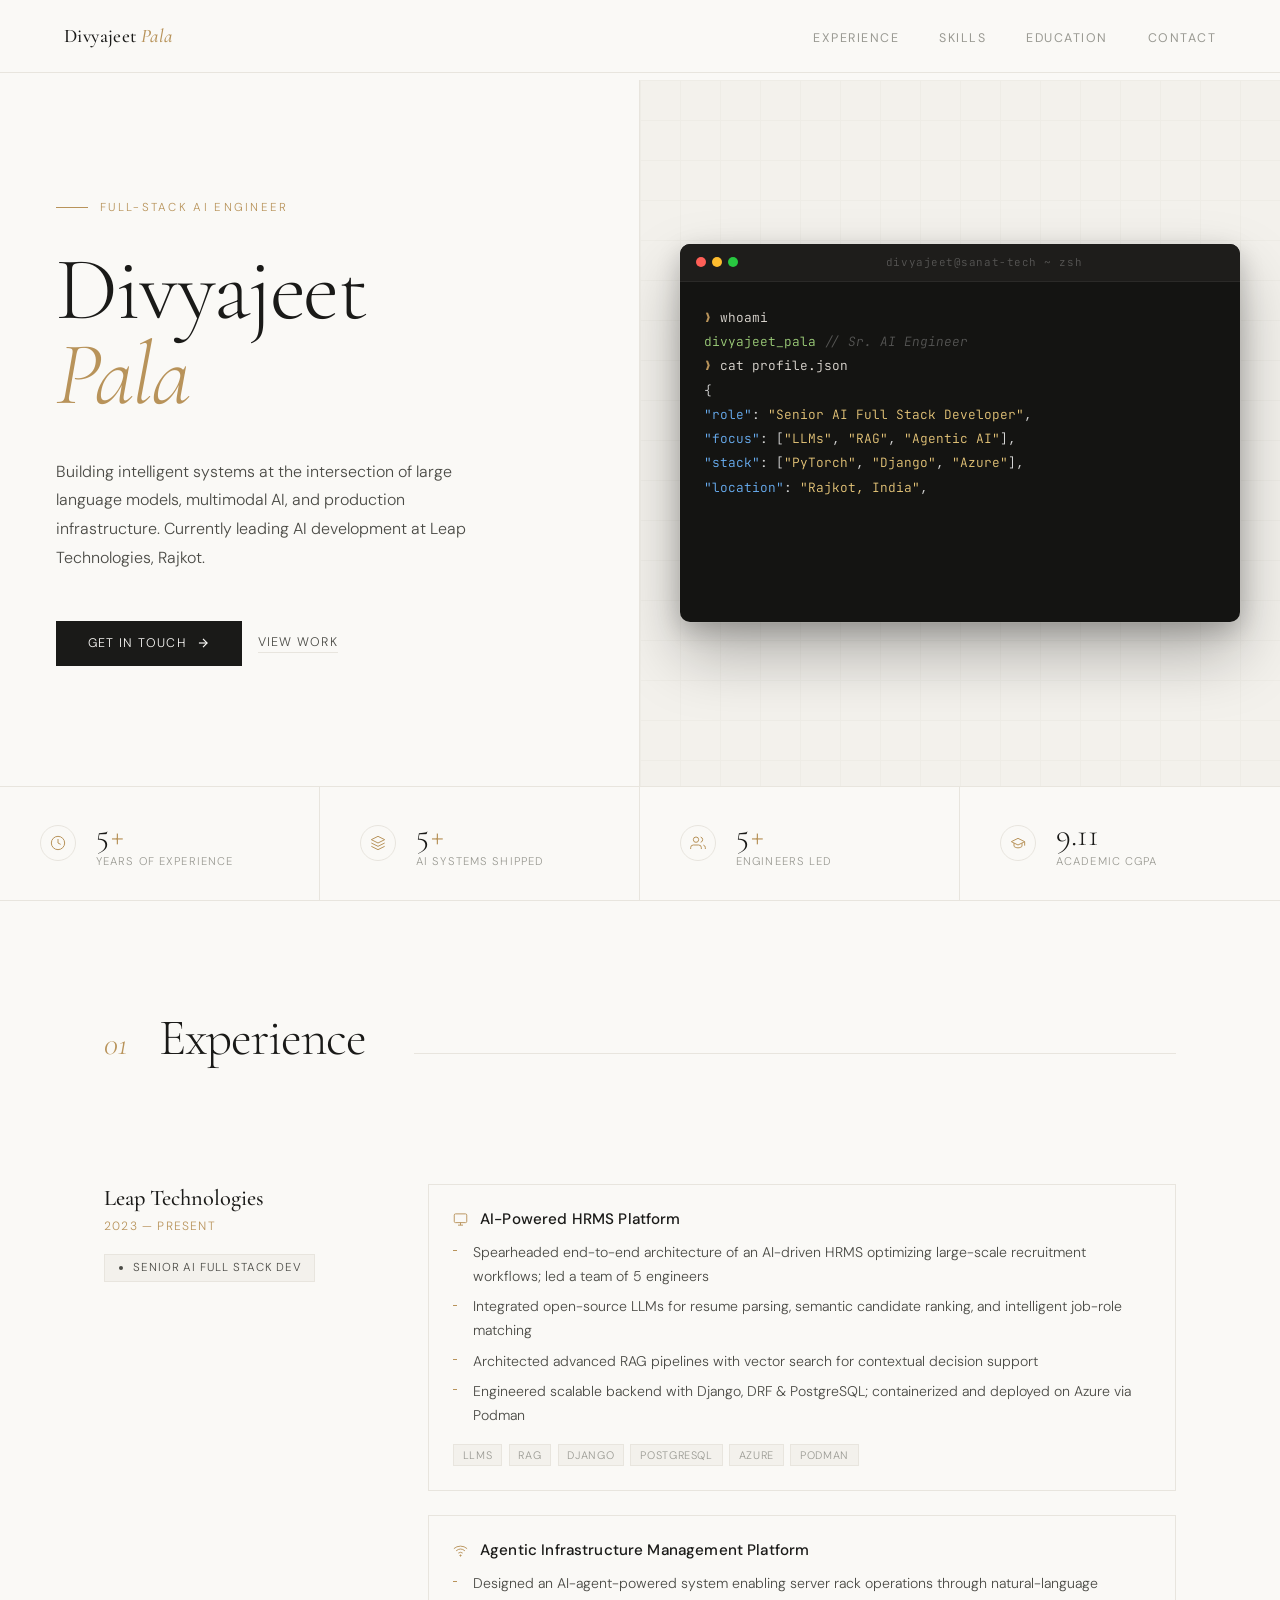
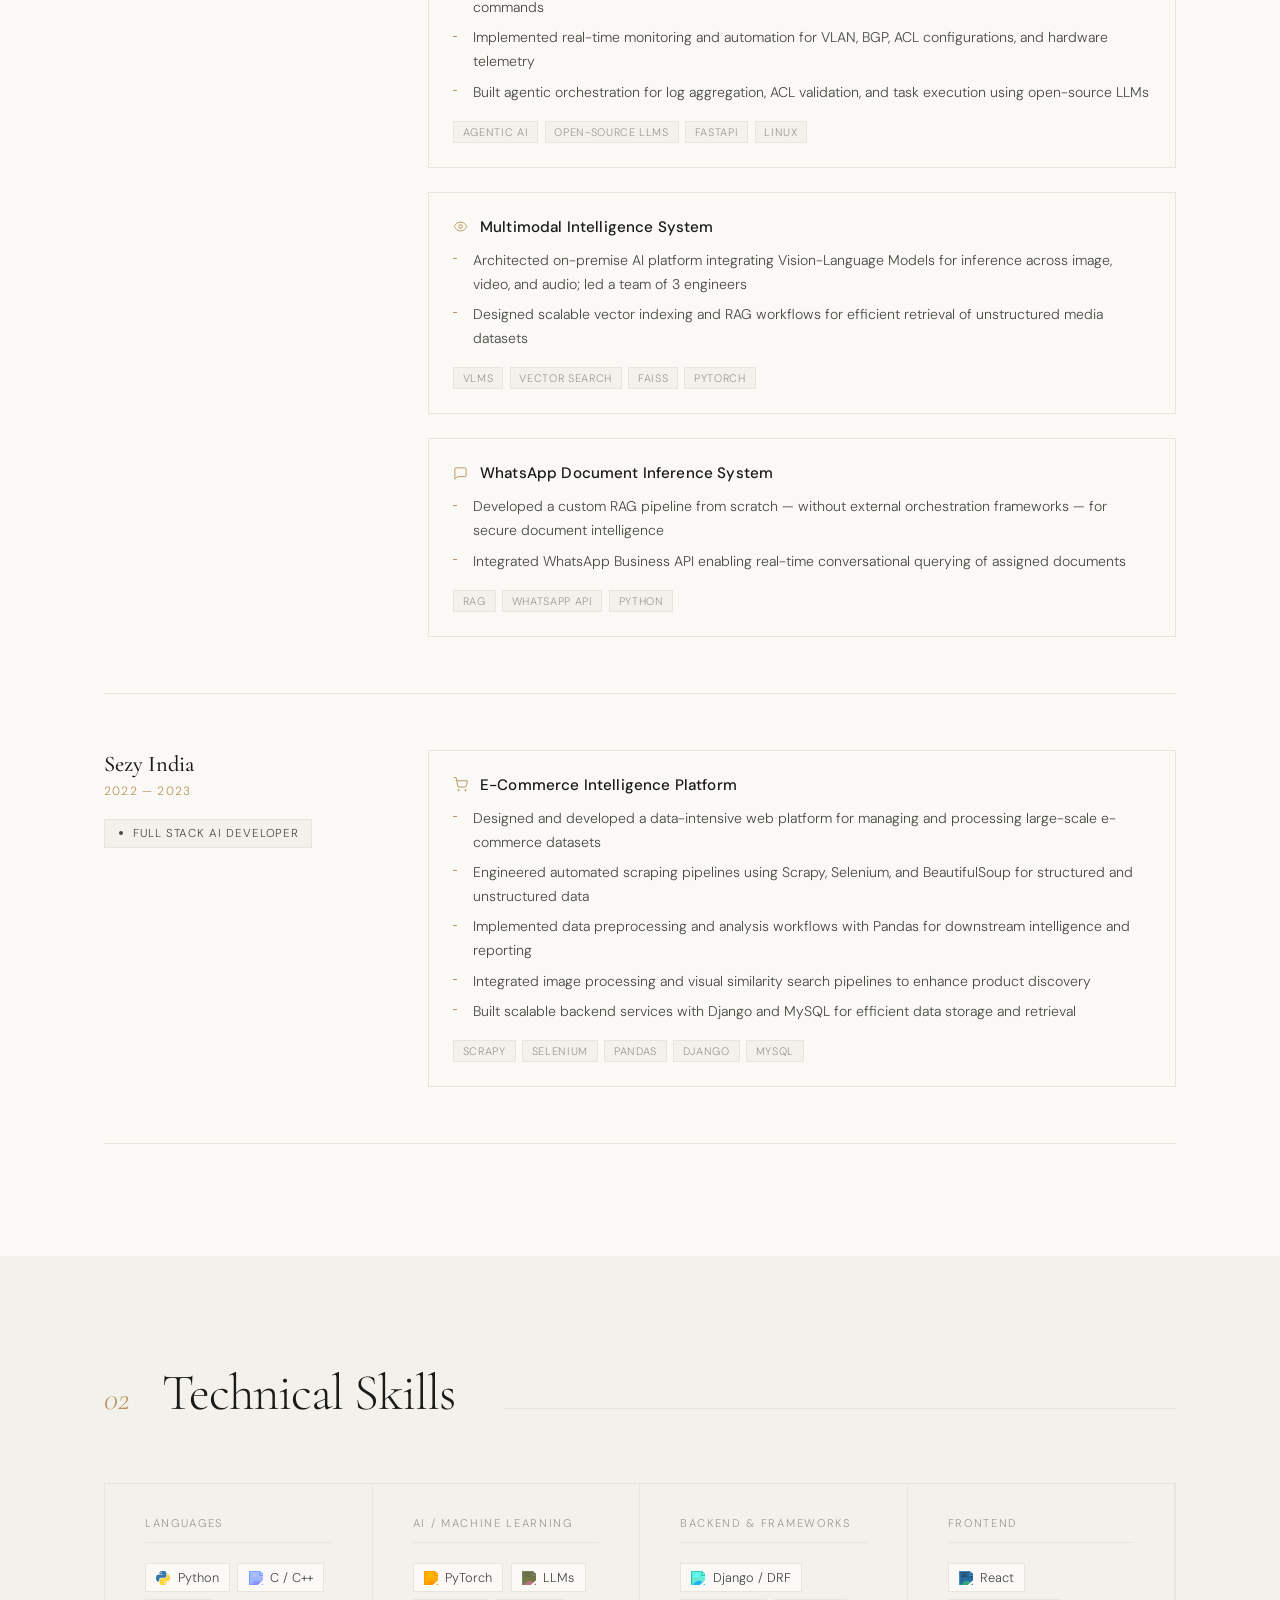
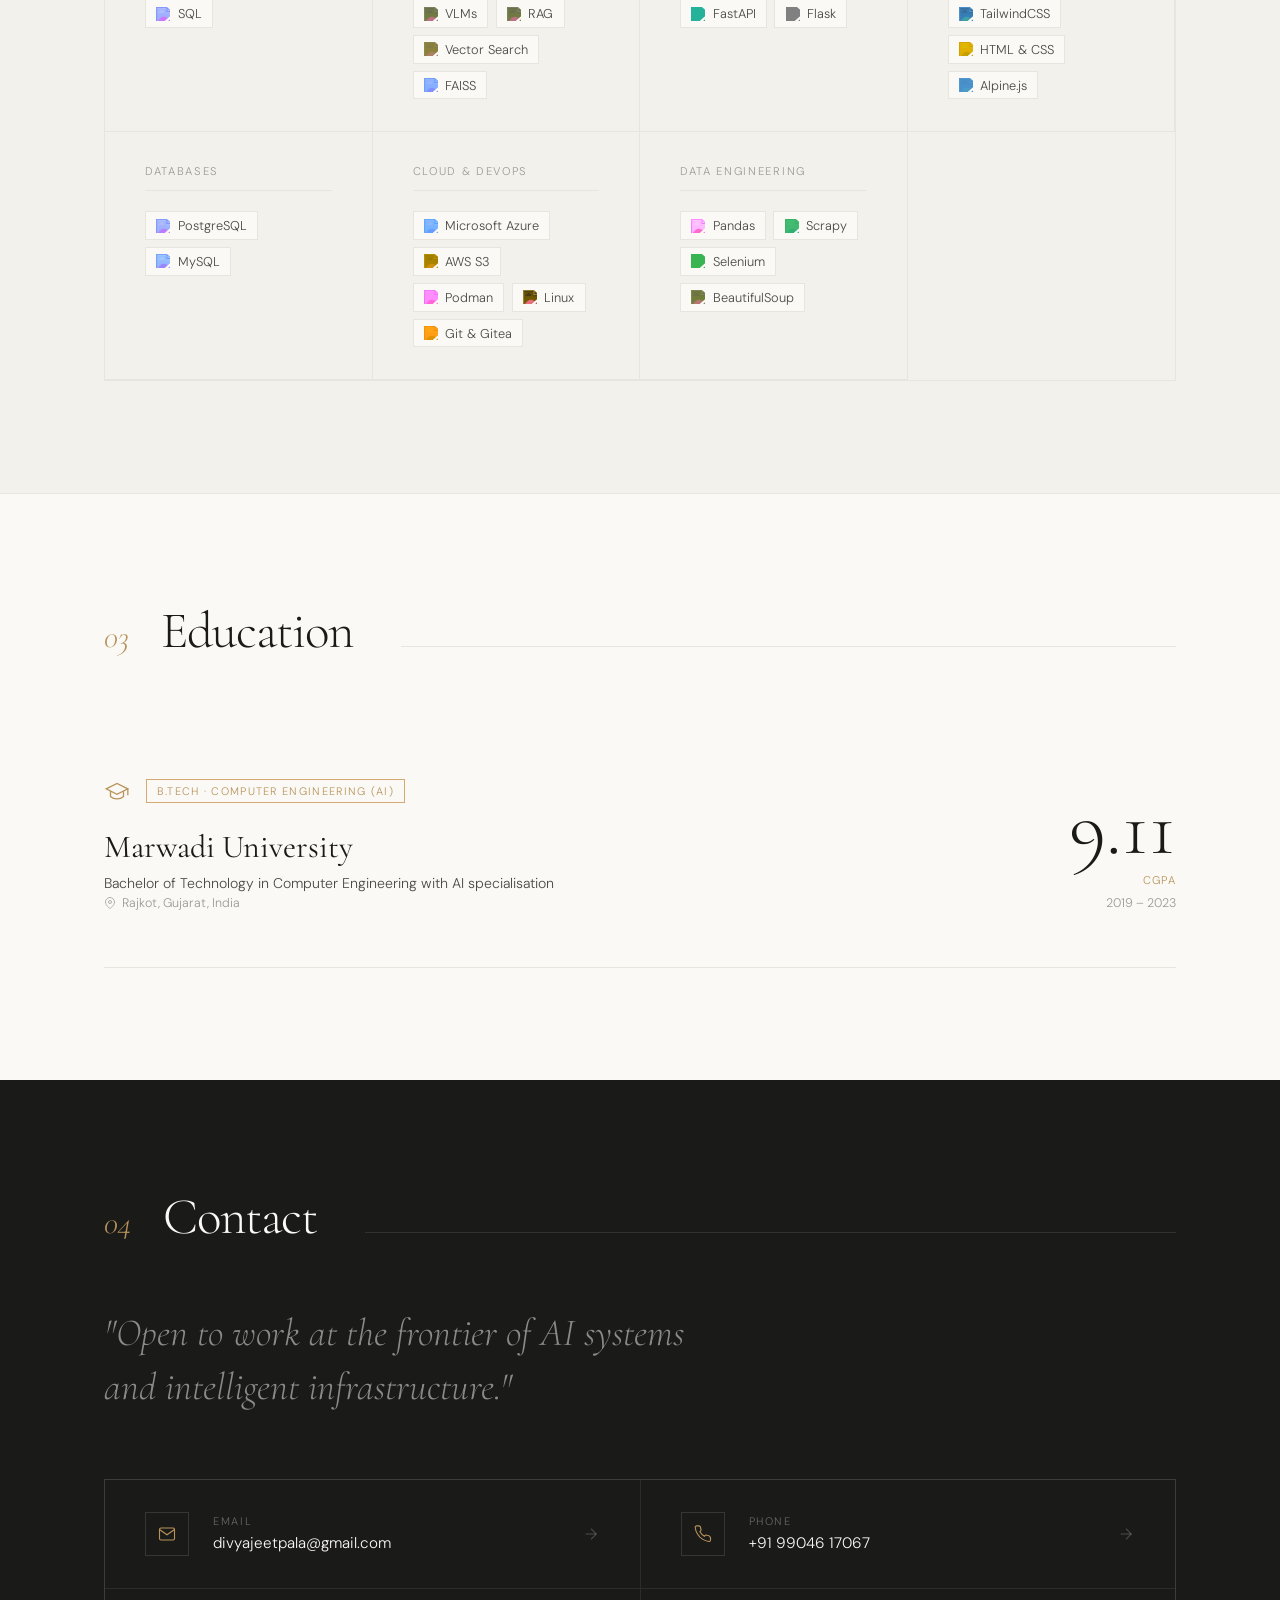
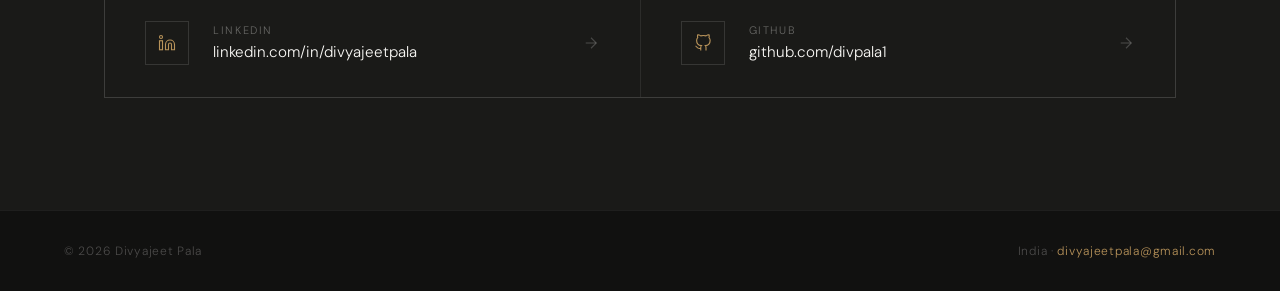
==== commit 7caebcb4: "Miscellaneous." ====
--- a/index.html
+++ b/index.html
@@ -963,7 +963,7 @@
                     <div class="terminal-bar">
                         <span class="terminal-dot red"></span><span class="terminal-dot amber"></span><span
                             class="terminal-dot green"></span>
-                        <span class="terminal-bar-title">divyajeet@leap-tech ~ zsh</span>
+                        <span class="terminal-bar-title">divyajeet@sanat-tech ~ zsh</span>
                     </div>
                     <div class="terminal-body" id="terminal-body"></div>
                 </div>
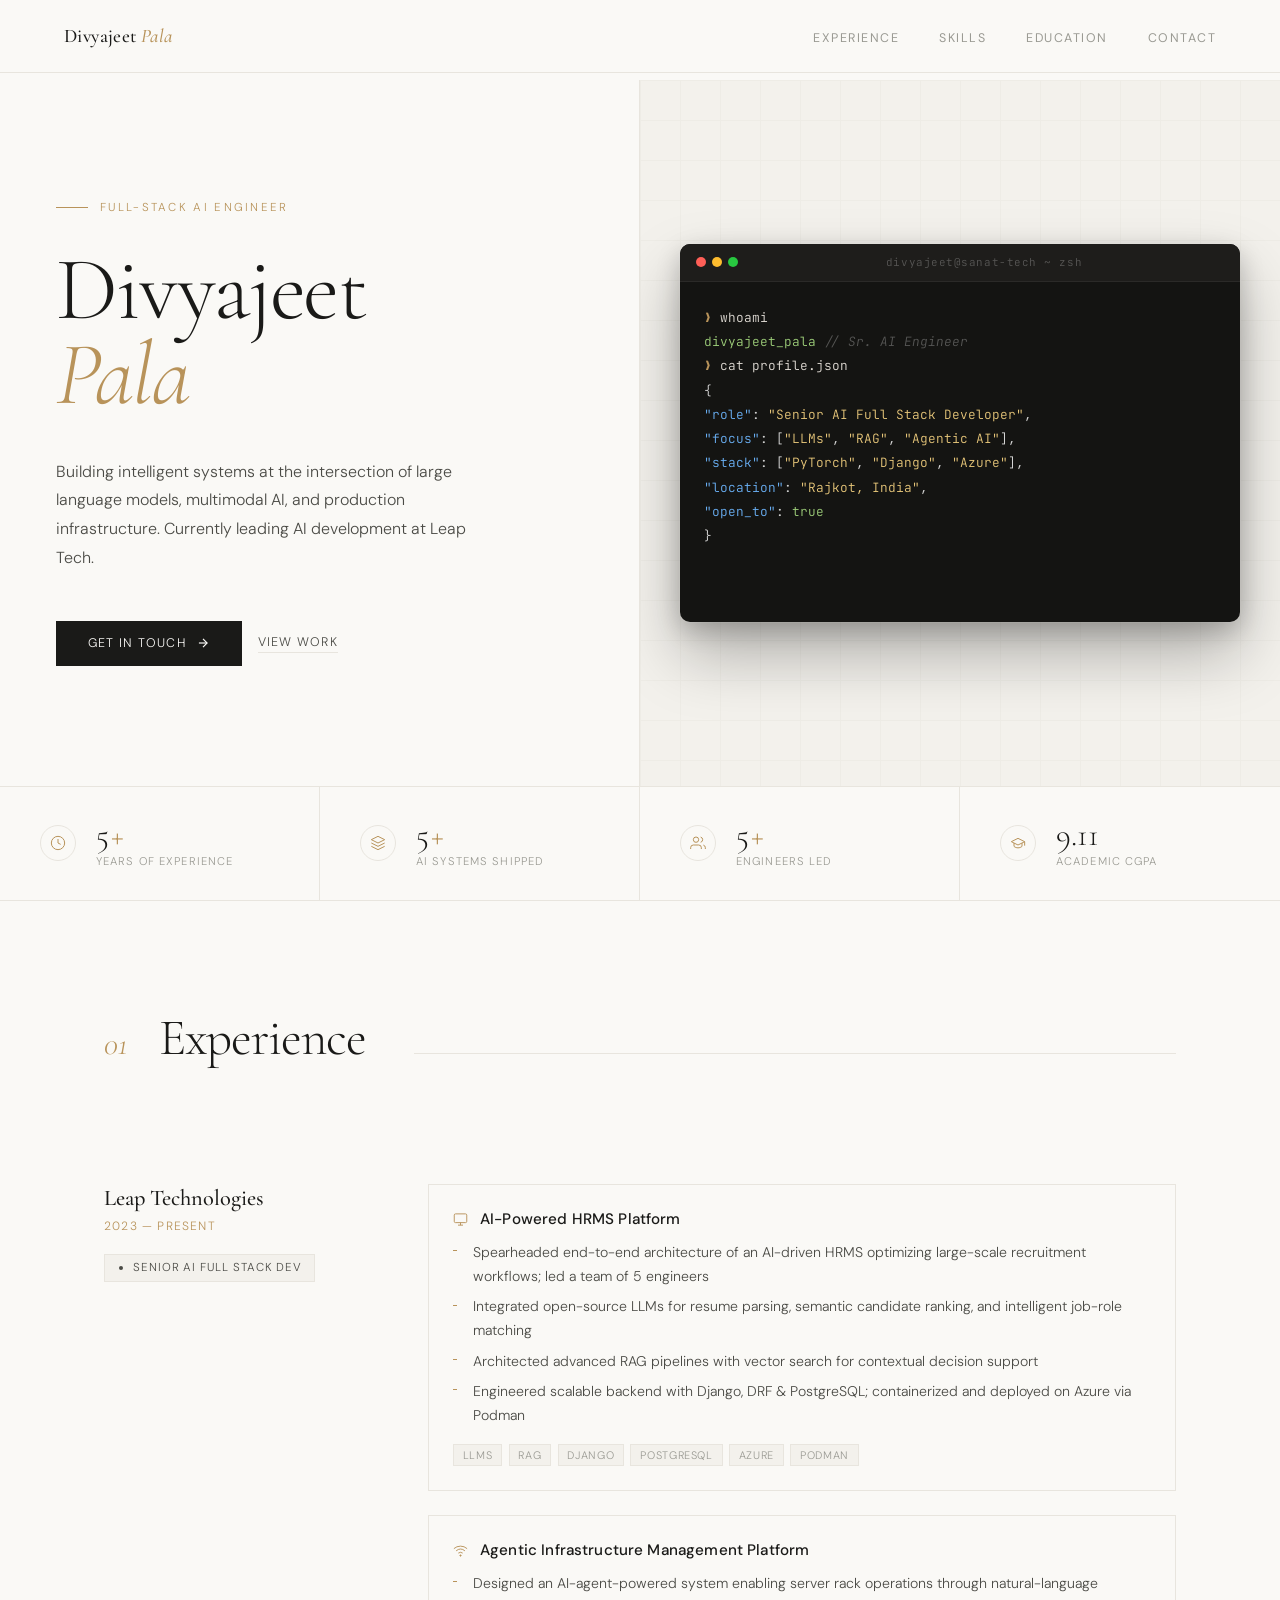
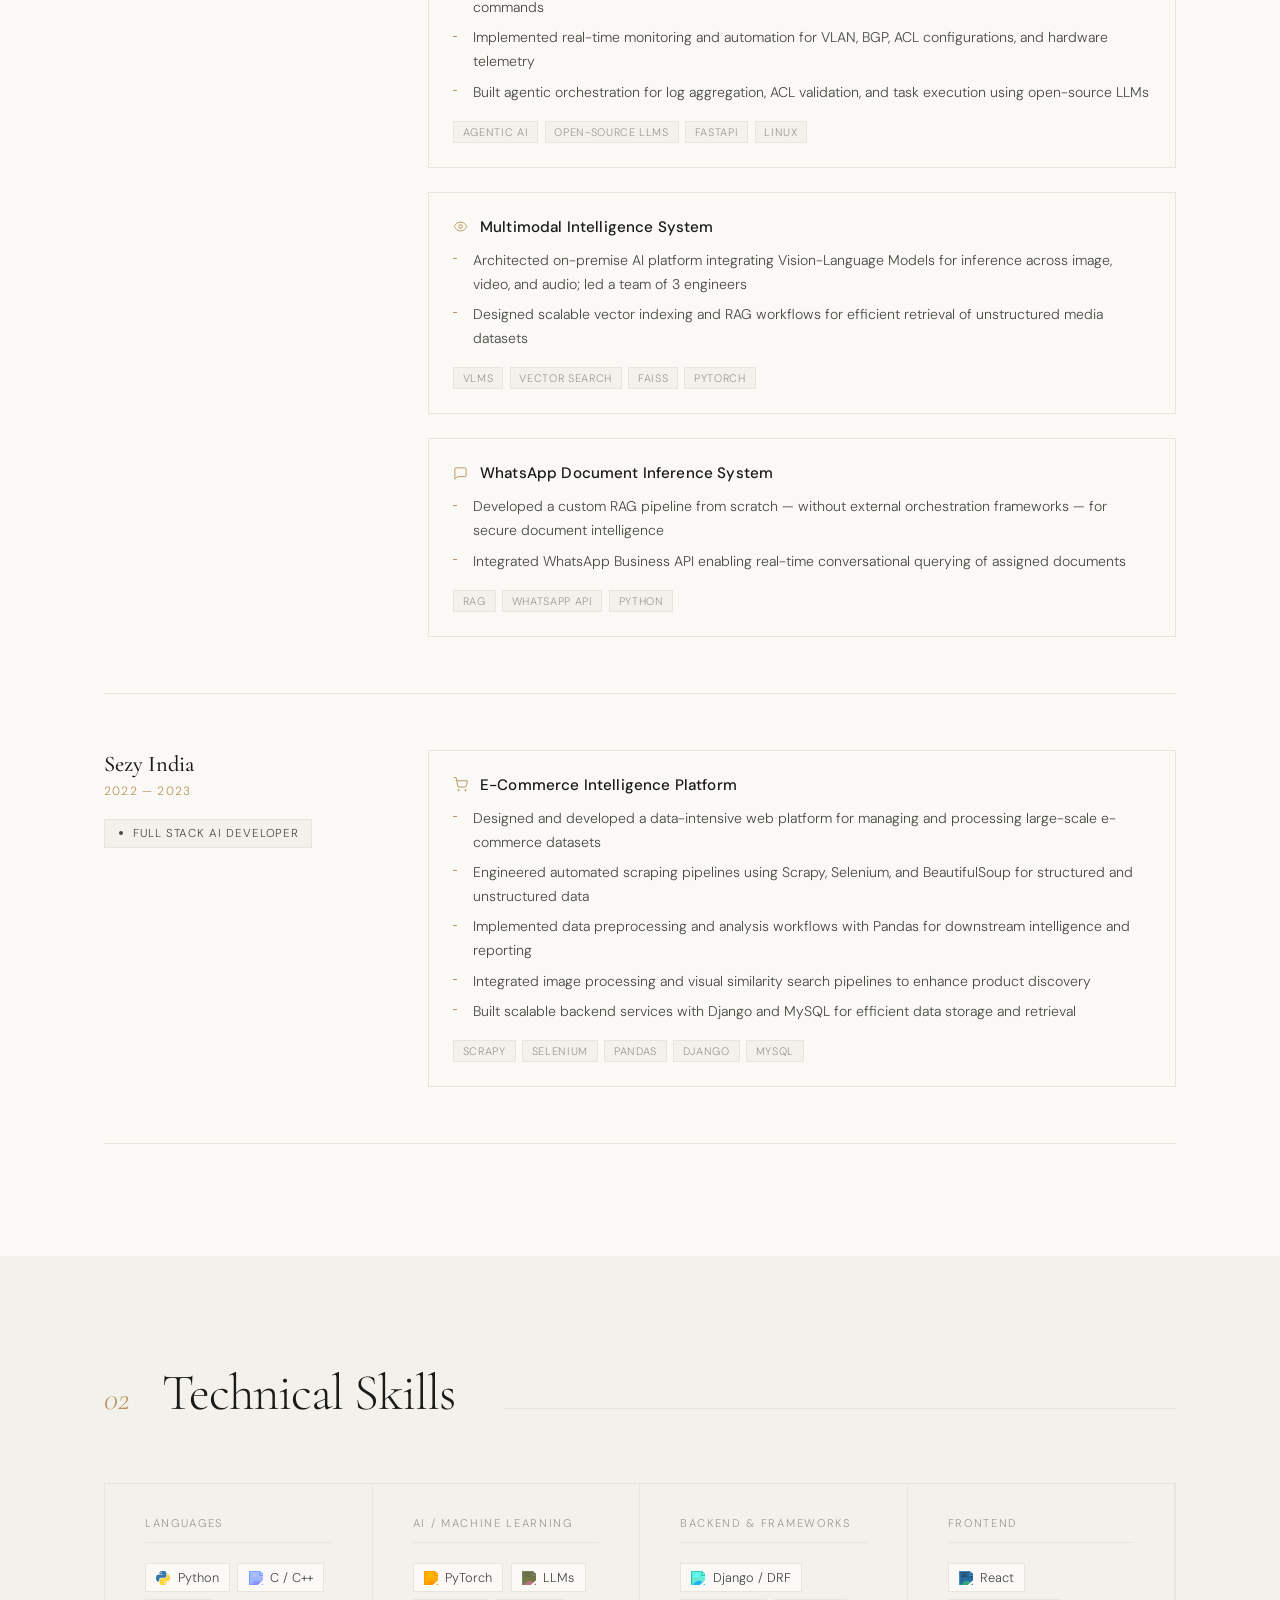
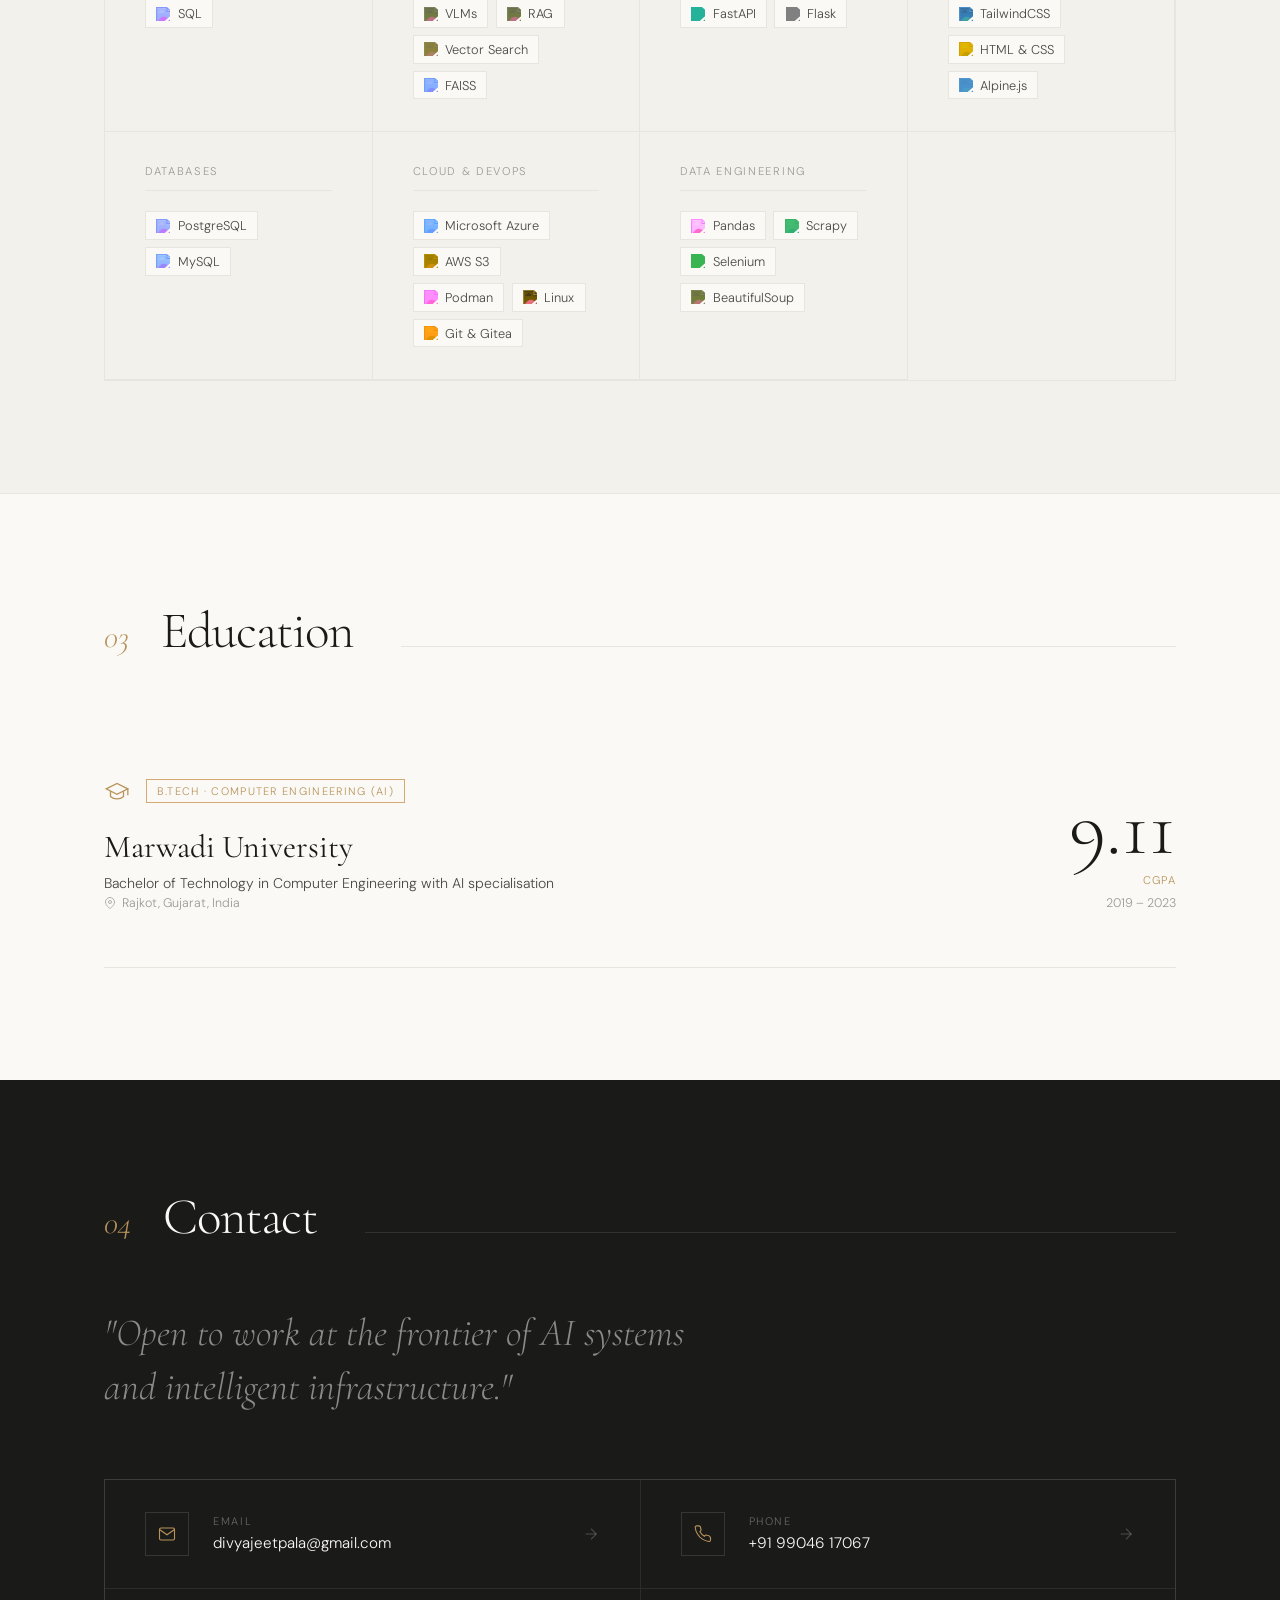
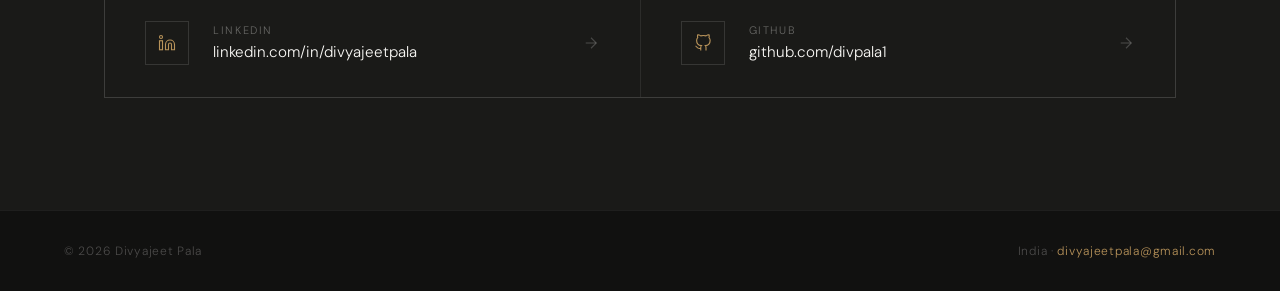
==== commit 08b75023: "Shorten company name in hero description Updated the description text to shorten the company name." ====
--- a/index.html
+++ b/index.html
@@ -947,8 +947,7 @@
                 <div class="hero-eyebrow"><span class="hero-eyebrow-line"></span>Full-Stack AI Engineer</div>
                 <h1 class="hero-name">Divyajeet<em>Pala</em></h1>
                 <p class="hero-desc">Building intelligent systems at the intersection of large language models,
-                    multimodal AI, and production infrastructure. Currently leading AI development at Leap Technologies,
-                    Rajkot.</p>
+                    multimodal AI, and production infrastructure. Currently leading AI development at Leap Tech.</p>
                 <div class="hero-cta-row">
                     <a href="#contact" class="btn-primary">Get in touch<svg width="14" height="14" viewBox="0 0 24 24"
                             fill="none" stroke="currentColor" stroke-width="2">
@@ -1588,4 +1587,4 @@
     </script>
 </body>
 
-</html>+</html>
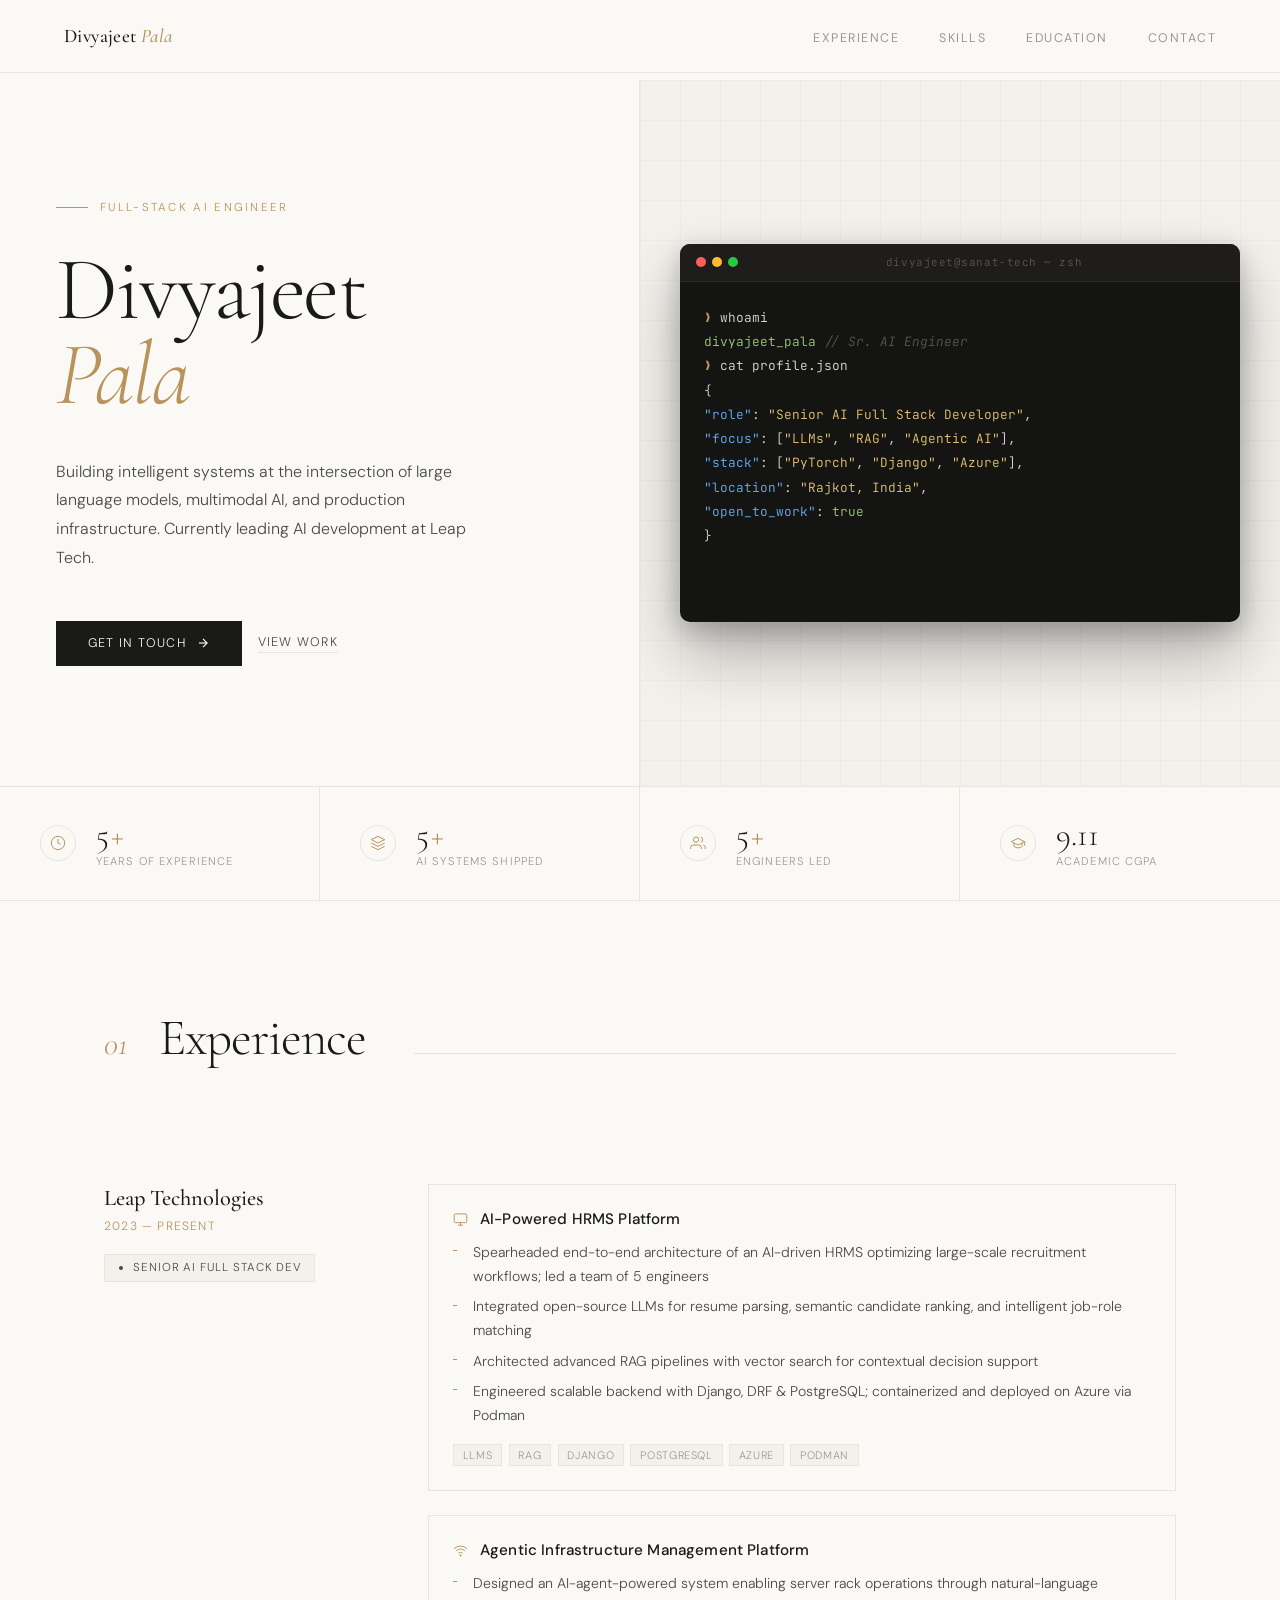
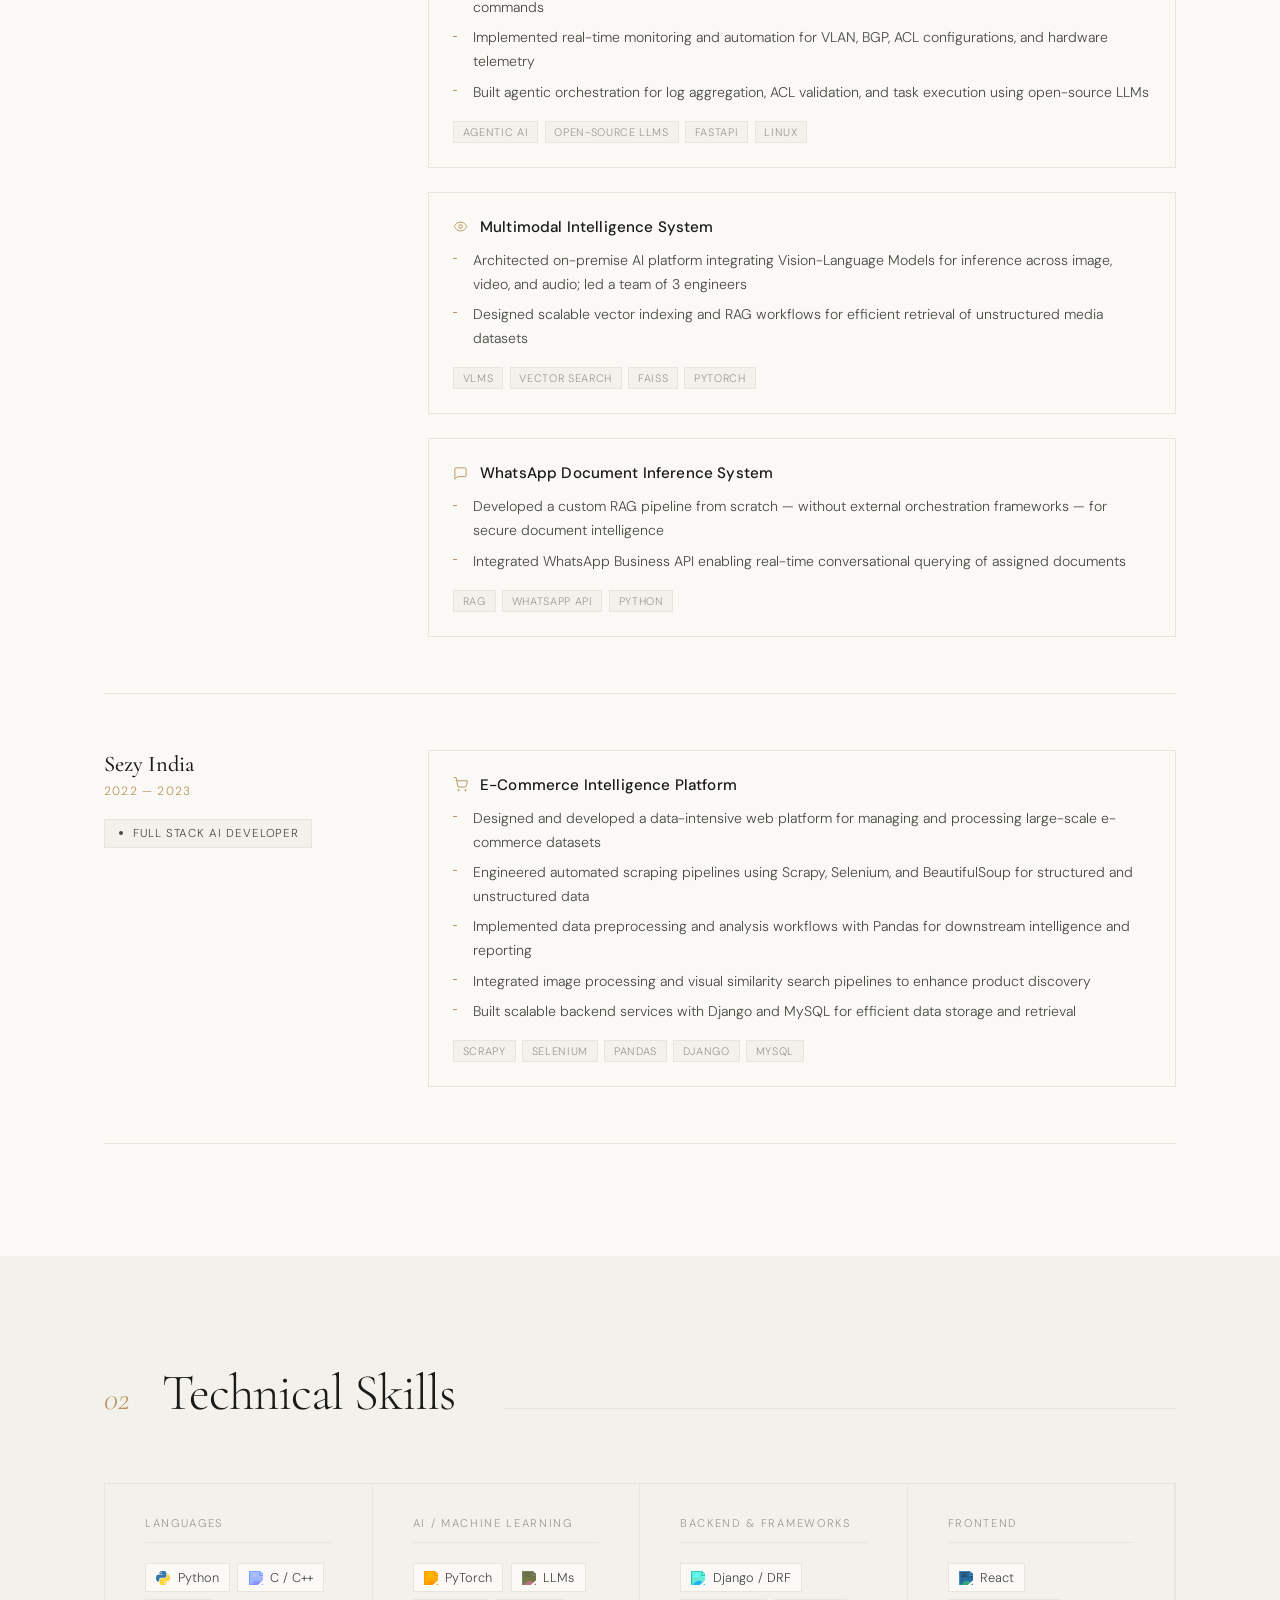
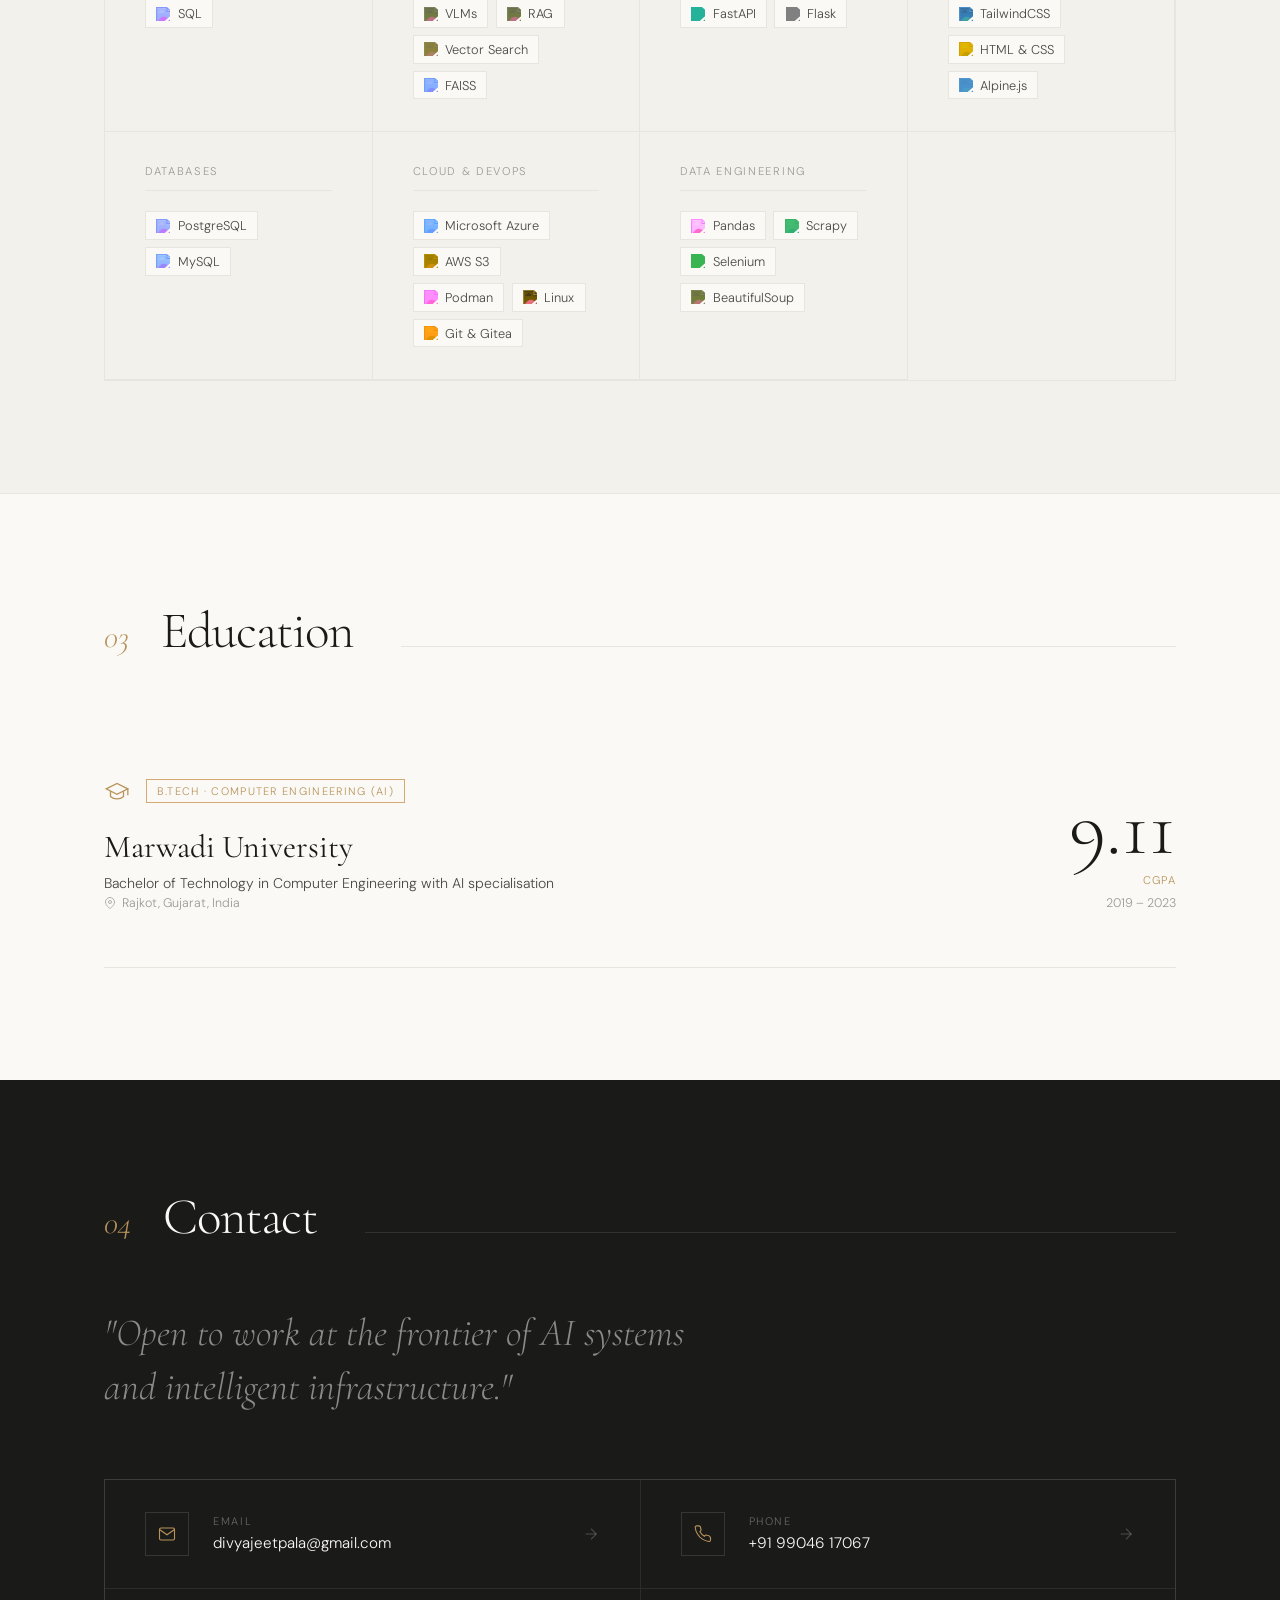
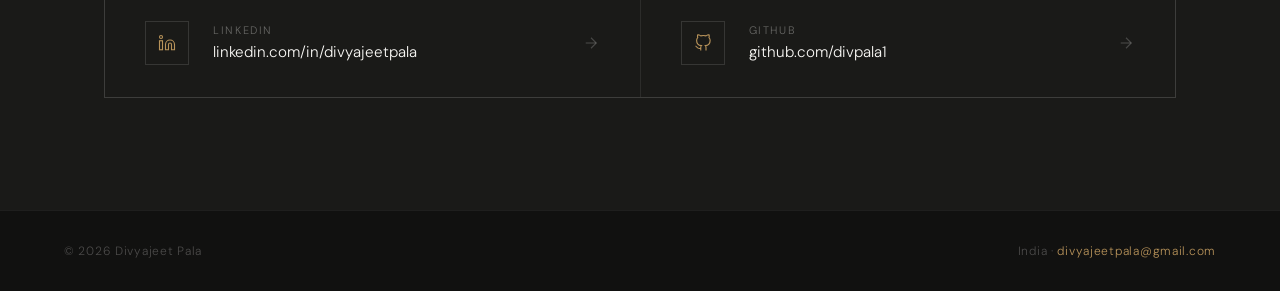
==== commit 0e98df1a: "Rename 'open_to' to 'open_to_work' in index.html" ====
--- a/index.html
+++ b/index.html
@@ -1509,7 +1509,7 @@
             { delay: 2360, type: 'out', html: '  <span class="t-key">"focus"</span>: [<span class="t-str">"LLMs"</span>, <span class="t-str">"RAG"</span>, <span class="t-str">"Agentic AI"</span>],' },
             { delay: 2540, type: 'out', html: '  <span class="t-key">"stack"</span>: [<span class="t-str">"PyTorch"</span>, <span class="t-str">"Django"</span>, <span class="t-str">"Azure"</span>],' },
             { delay: 2720, type: 'out', html: '  <span class="t-key">"location"</span>: <span class="t-str">"Rajkot, India"</span>,' },
-            { delay: 2900, type: 'out', html: '  <span class="t-key">"open_to"</span>: <span class="t-val">true</span>' },
+            { delay: 2900, type: 'out', html: '  <span class="t-key">"open_to_work"</span>: <span class="t-val">true</span>' },
             { delay: 3080, type: 'out', html: '}' },
             { delay: 3900, type: 'cmd', text: 'echo $STATUS' },
             { delay: 4600, type: 'out', html: '<span class="t-val">✓</span> <span class="t-str">Available for new opportunities</span>' },
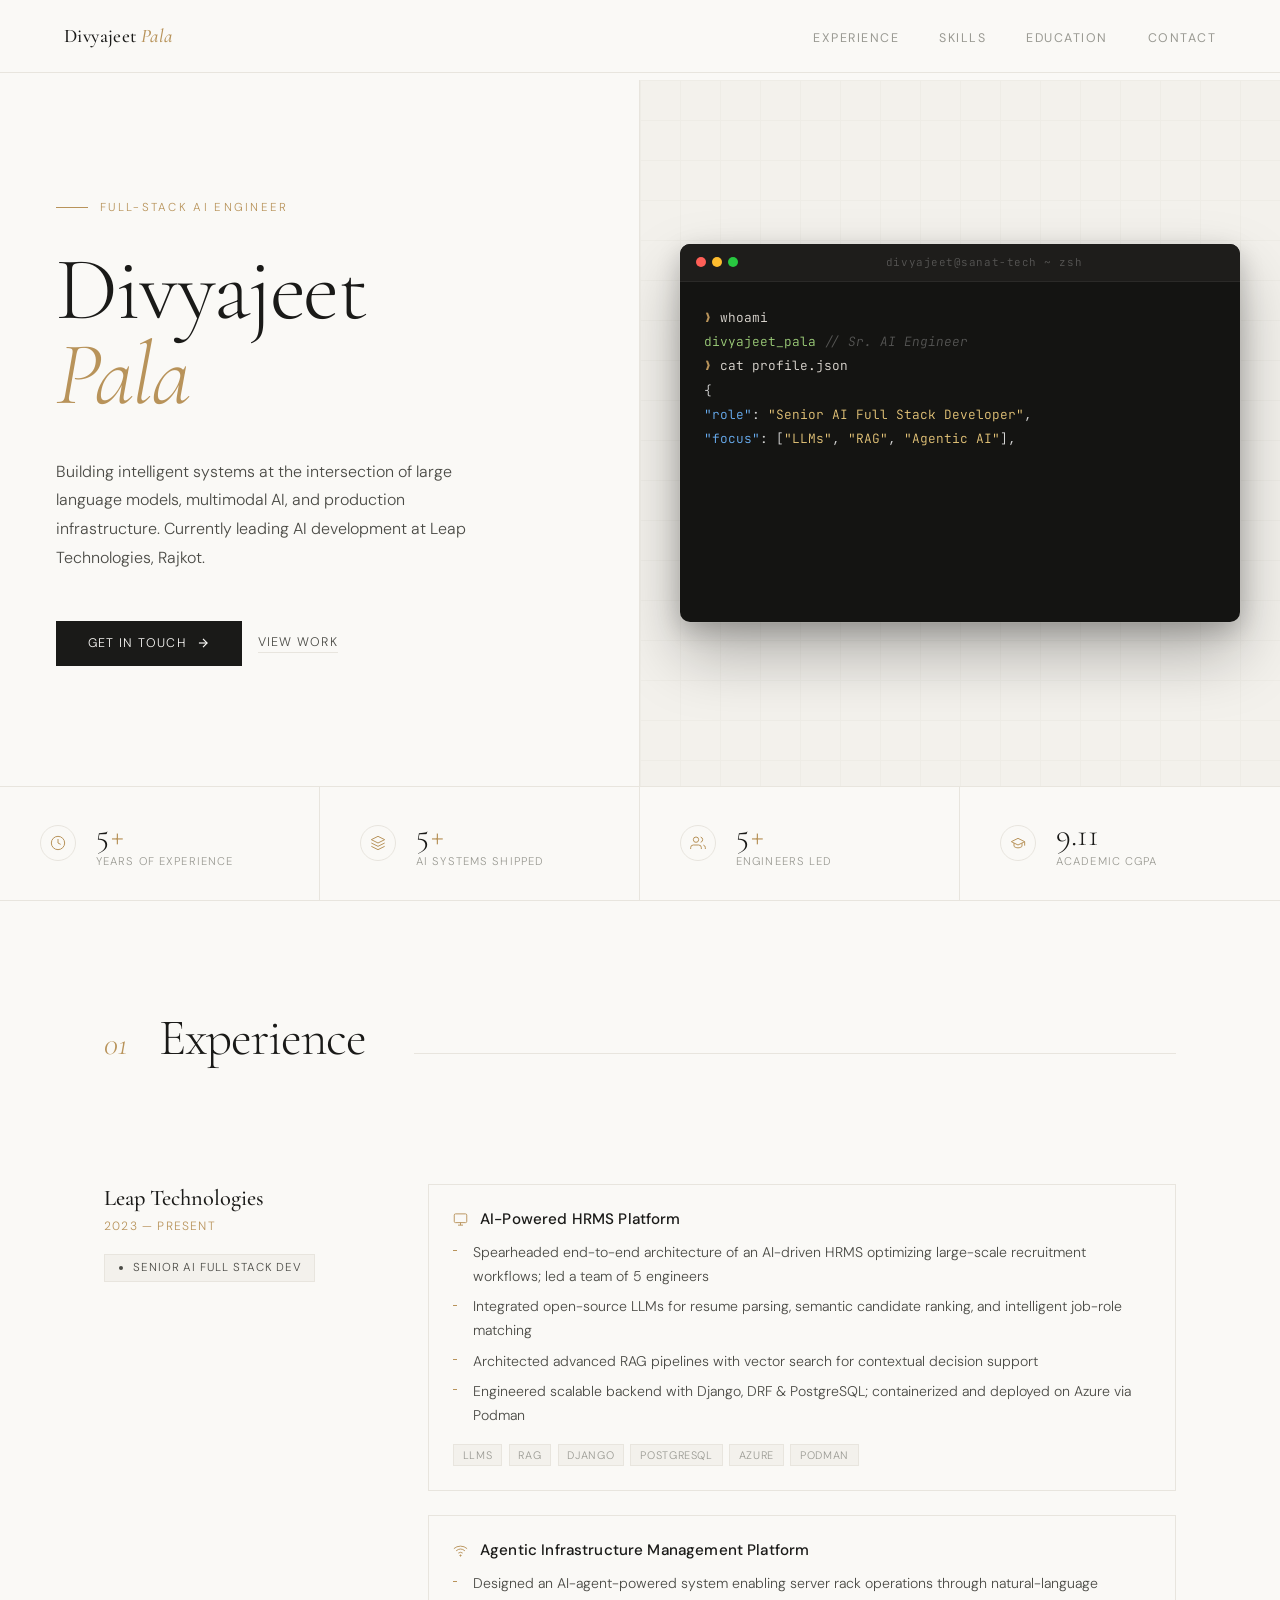
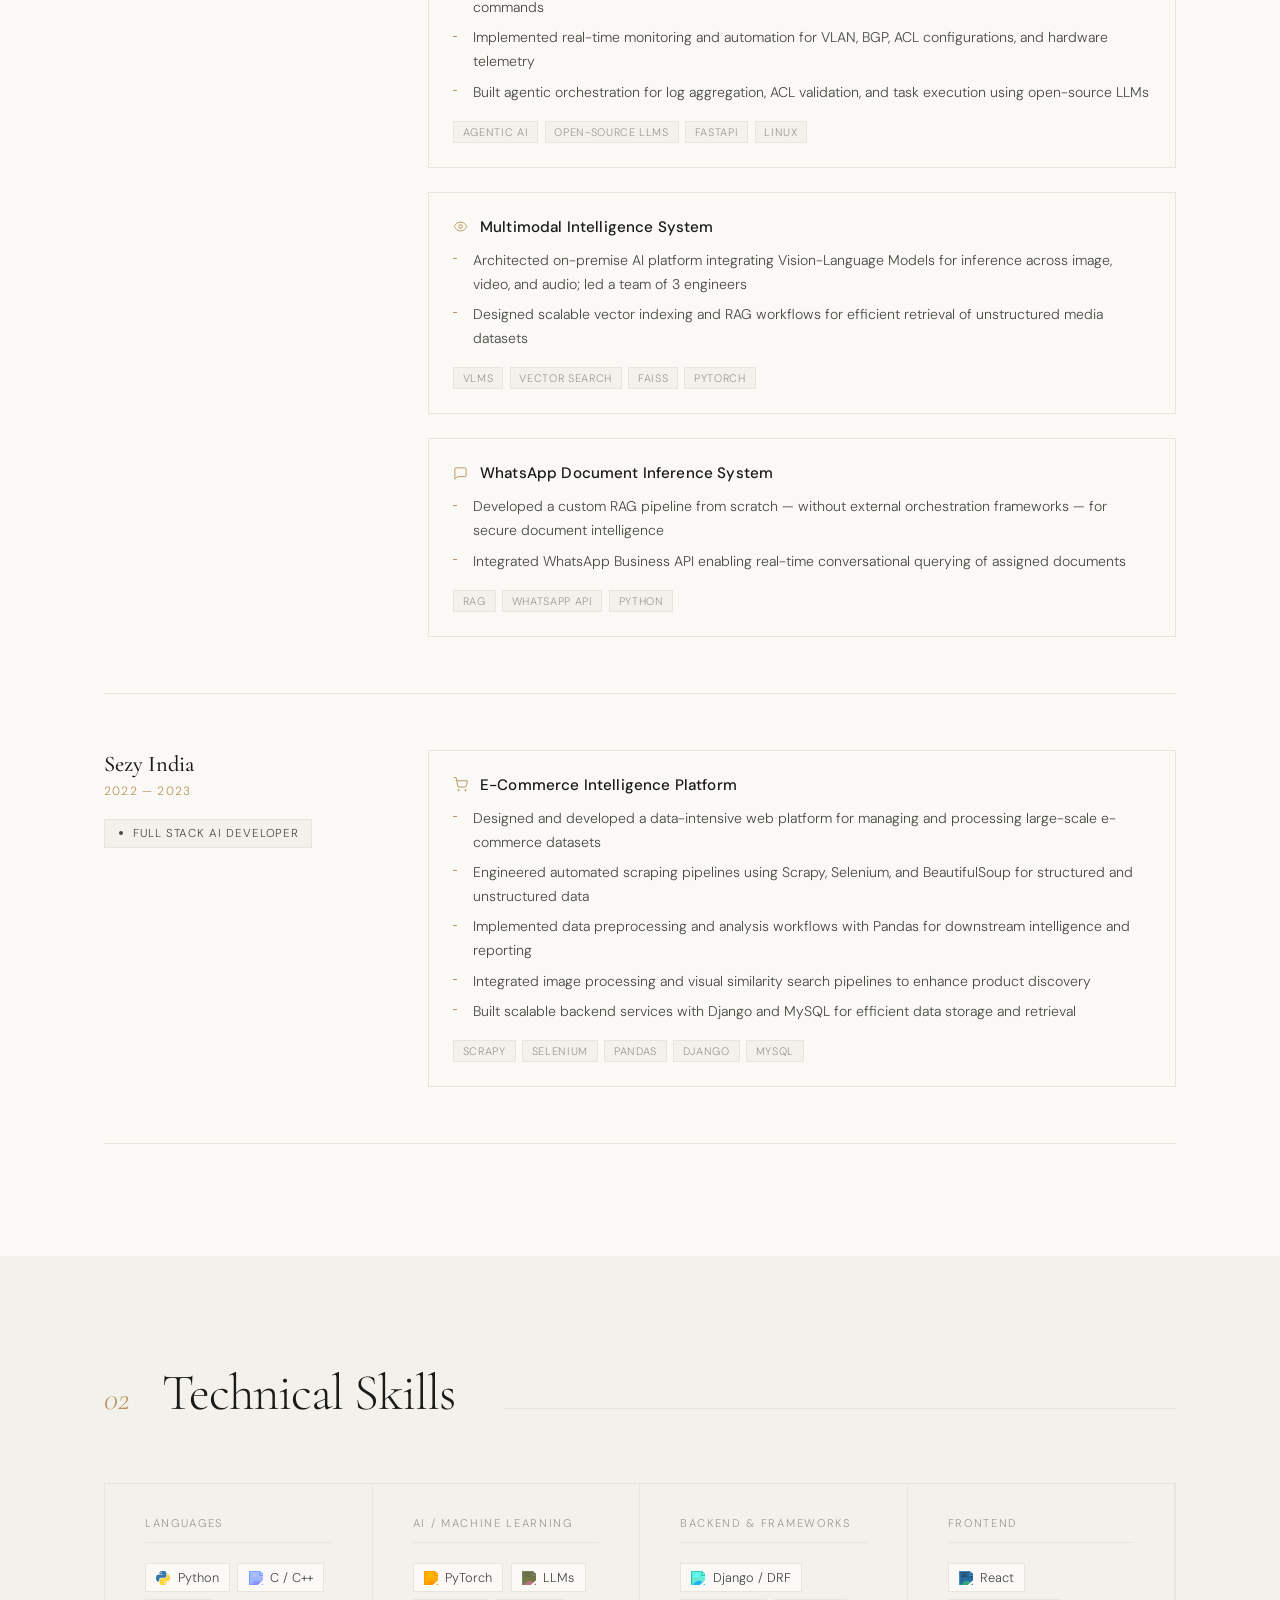
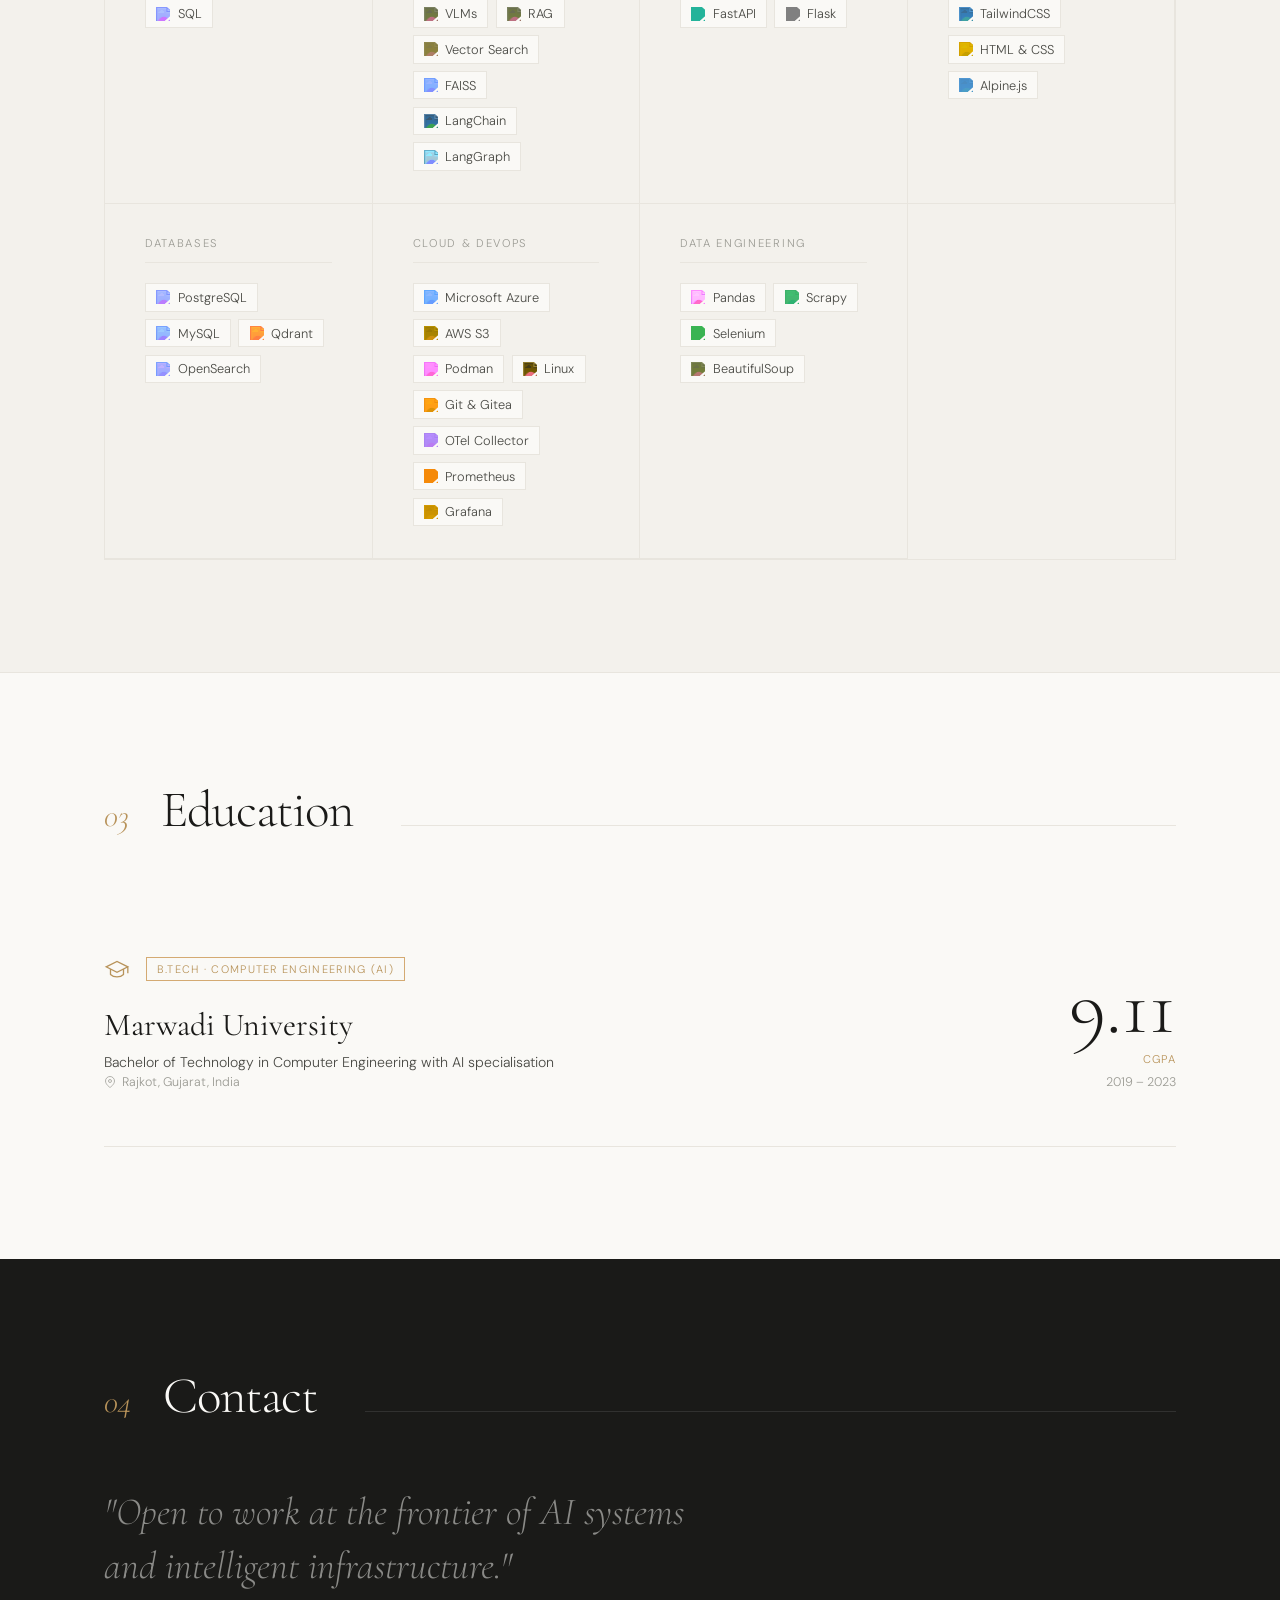
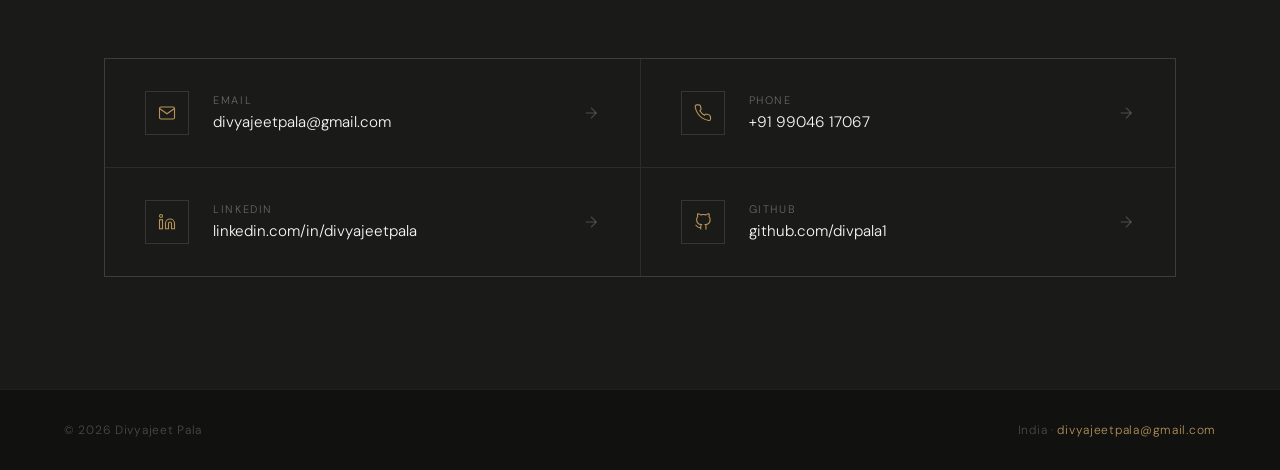
==== commit 8d25f15d: "Langchain, langgraph, otel collector, qdrant, etc. added to skills." ====
--- a/index.html
+++ b/index.html
@@ -947,7 +947,8 @@
                 <div class="hero-eyebrow"><span class="hero-eyebrow-line"></span>Full-Stack AI Engineer</div>
                 <h1 class="hero-name">Divyajeet<em>Pala</em></h1>
                 <p class="hero-desc">Building intelligent systems at the intersection of large language models,
-                    multimodal AI, and production infrastructure. Currently leading AI development at Leap Tech.</p>
+                    multimodal AI, and production infrastructure. Currently leading AI development at Leap Technologies,
+                    Rajkot.</p>
                 <div class="hero-cta-row">
                     <a href="#contact" class="btn-primary">Get in touch<svg width="14" height="14" viewBox="0 0 24 24"
                             fill="none" stroke="currentColor" stroke-width="2">
@@ -1227,6 +1228,18 @@
                                 style="filter: invert(35%) sepia(80%) saturate(500%) hue-rotate(190deg);">
                             FAISS
                         </span>
+                        <span class="skill-chip">
+                            <img src="https://cdn.jsdelivr.net/npm/simple-icons@latest/icons/langchain.svg"
+                                width="14" height="14" alt="LangChain"
+                                style="filter: invert(70%) sepia(40%) saturate(400%) hue-rotate(165deg);">
+                            LangChain
+                        </span>
+                        <span class="skill-chip">
+                            <img src="https://cdn.jsdelivr.net/npm/simple-icons@latest/icons/langgraph.svg"
+                                width="14" height="14" alt="LangGraph"
+                                style="filter: invert(20%) sepia(40%) saturate(400%) hue-rotate(150deg);">
+                            LangGraph
+                        </span>
                     </div>
                 </div>
 
@@ -1302,6 +1315,18 @@
                                 style="filter: invert(30%) sepia(60%) saturate(400%) hue-rotate(185deg);">
                             MySQL
                         </span>
+                        <span class="skill-chip">
+                            <img src="https://cdn.jsdelivr.net/npm/simple-icons@latest/icons/qdrant.svg"
+                                width="14" height="14" alt="Qdrant"
+                                style="filter: invert(25%) sepia(90%) saturate(800%) hue-rotate(330deg);">
+                            Qdrant
+                        </span>
+                        <span class="skill-chip">
+                            <img src="https://cdn.jsdelivr.net/npm/simple-icons@latest/icons/opensearch.svg"
+                                width="14" height="14" alt="OpenSearch"
+                                style="filter: invert(30%) sepia(80%) saturate(600%) hue-rotate(195deg);">
+                            OpenSearch
+                        </span>
                     </div>
                 </div>
 
@@ -1338,6 +1363,24 @@
                                 width="14" height="14" alt="Git"
                                 style="filter: invert(40%) sepia(80%) saturate(500%) hue-rotate(355deg);">
                             Git &amp; Gitea
+                        </span>
+                        <span class="skill-chip">
+                            <img src="https://cdn.jsdelivr.net/npm/simple-icons@latest/icons/opentelemetry.svg"
+                                width="14" height="14" alt="OpenTelemetry"
+                                style="filter: invert(45%) sepia(60%) saturate(400%) hue-rotate(220deg);">
+                            OTel Collector
+                        </span>
+                        <span class="skill-chip">
+                            <img src="https://cdn.jsdelivr.net/npm/simple-icons@latest/icons/prometheus.svg"
+                                width="14" height="14" alt="Prometheus"
+                                style="filter: invert(50%) sepia(80%) saturate(600%) hue-rotate(355deg);">
+                            Prometheus
+                        </span>
+                        <span class="skill-chip">
+                            <img src="https://cdn.jsdelivr.net/npm/simple-icons@latest/icons/grafana.svg"
+                                width="14" height="14" alt="Grafana"
+                                style="filter: invert(55%) sepia(90%) saturate(700%) hue-rotate(15deg);">
+                            Grafana
                         </span>
                     </div>
                 </div>
@@ -1509,7 +1552,7 @@
             { delay: 2360, type: 'out', html: '  <span class="t-key">"focus"</span>: [<span class="t-str">"LLMs"</span>, <span class="t-str">"RAG"</span>, <span class="t-str">"Agentic AI"</span>],' },
             { delay: 2540, type: 'out', html: '  <span class="t-key">"stack"</span>: [<span class="t-str">"PyTorch"</span>, <span class="t-str">"Django"</span>, <span class="t-str">"Azure"</span>],' },
             { delay: 2720, type: 'out', html: '  <span class="t-key">"location"</span>: <span class="t-str">"Rajkot, India"</span>,' },
-            { delay: 2900, type: 'out', html: '  <span class="t-key">"open_to_work"</span>: <span class="t-val">true</span>' },
+            { delay: 2900, type: 'out', html: '  <span class="t-key">"open_to"</span>: <span class="t-val">true</span>' },
             { delay: 3080, type: 'out', html: '}' },
             { delay: 3900, type: 'cmd', text: 'echo $STATUS' },
             { delay: 4600, type: 'out', html: '<span class="t-val">✓</span> <span class="t-str">Available for new opportunities</span>' },
@@ -1587,4 +1630,4 @@
     </script>
 </body>
 
-</html>
+</html>
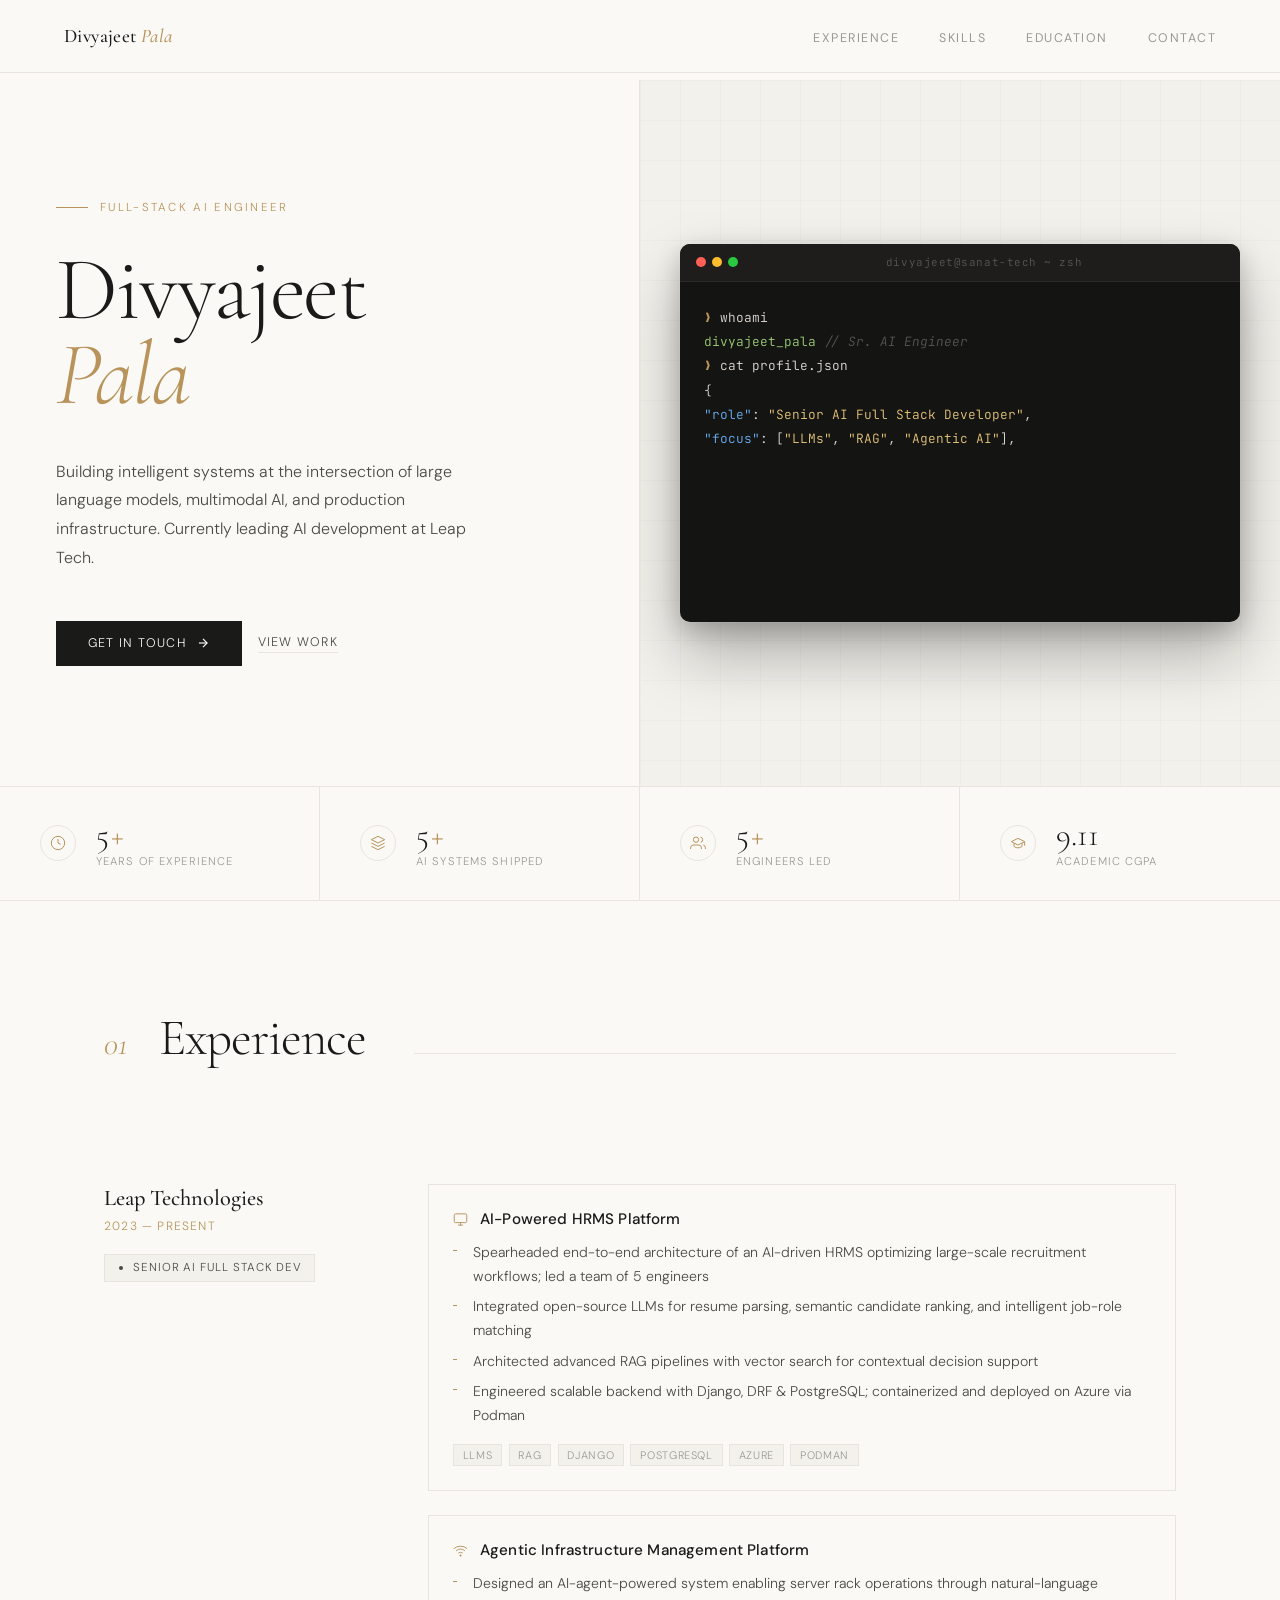
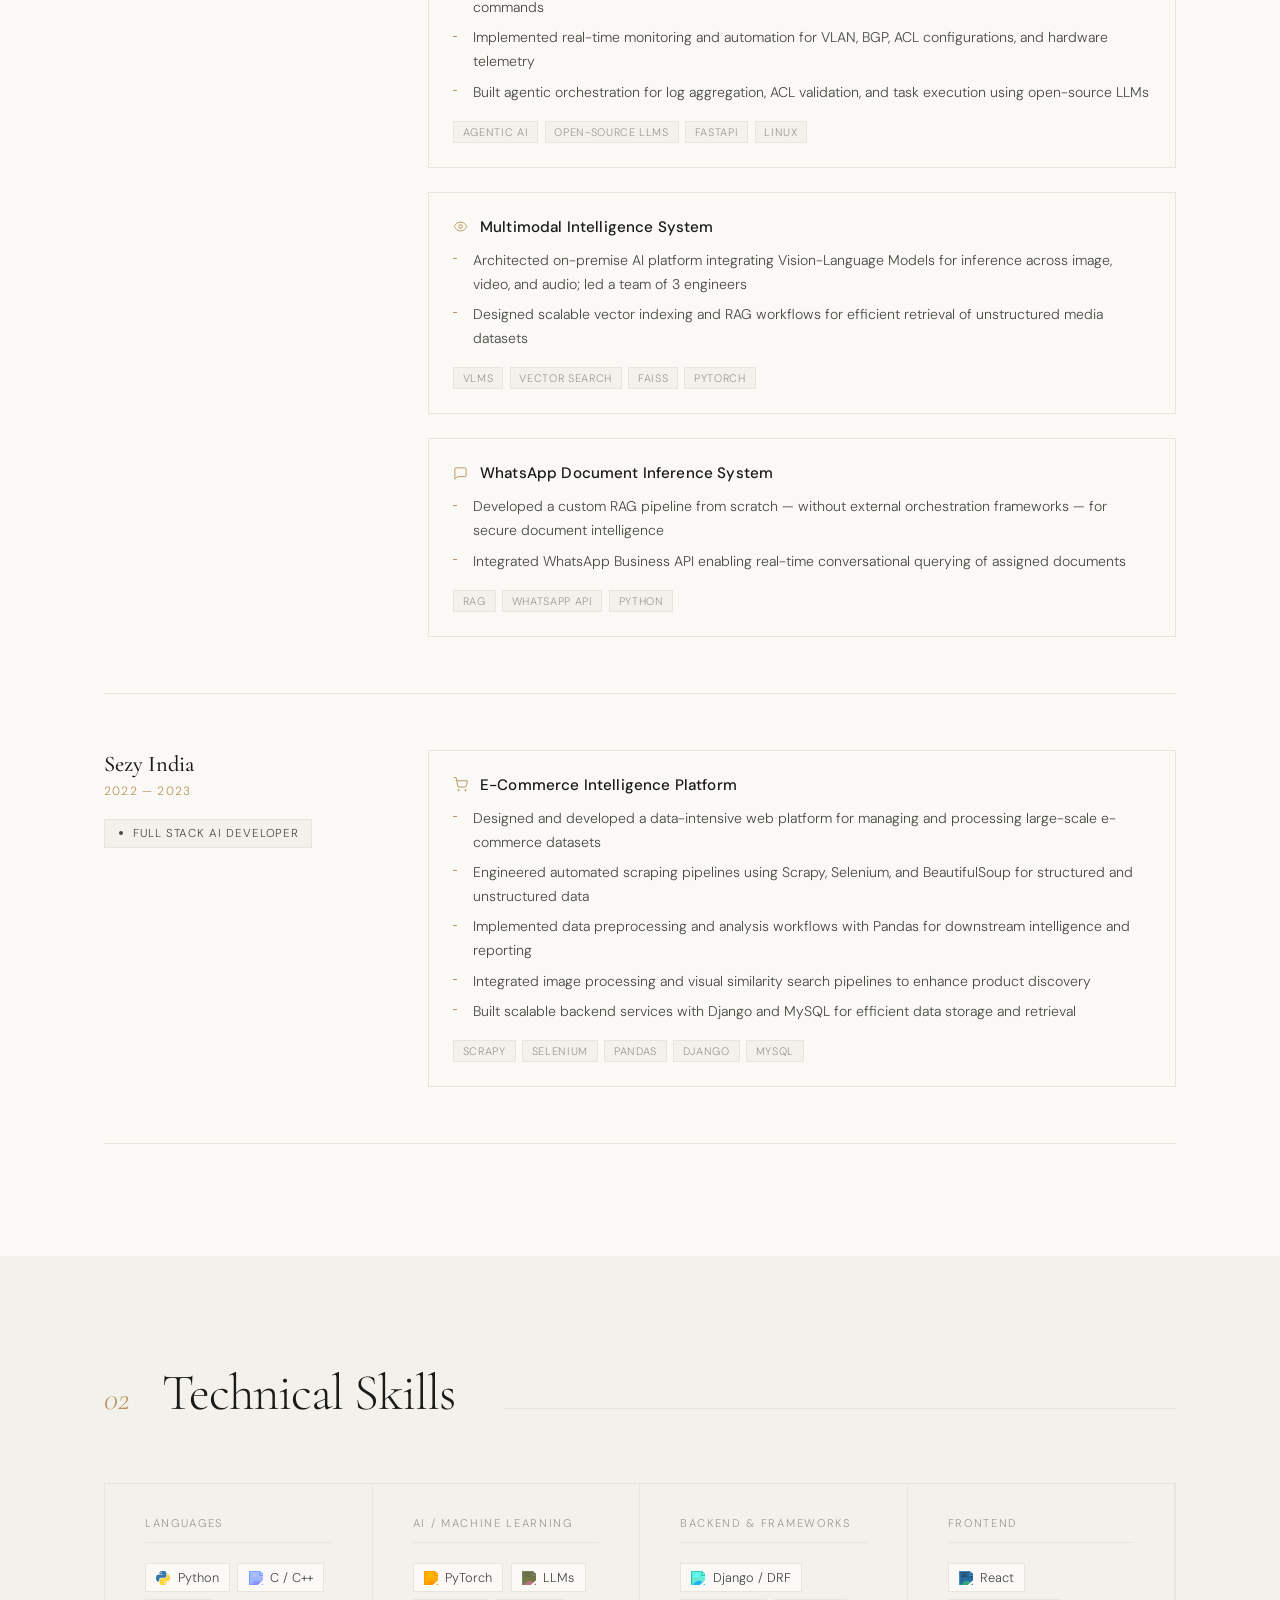
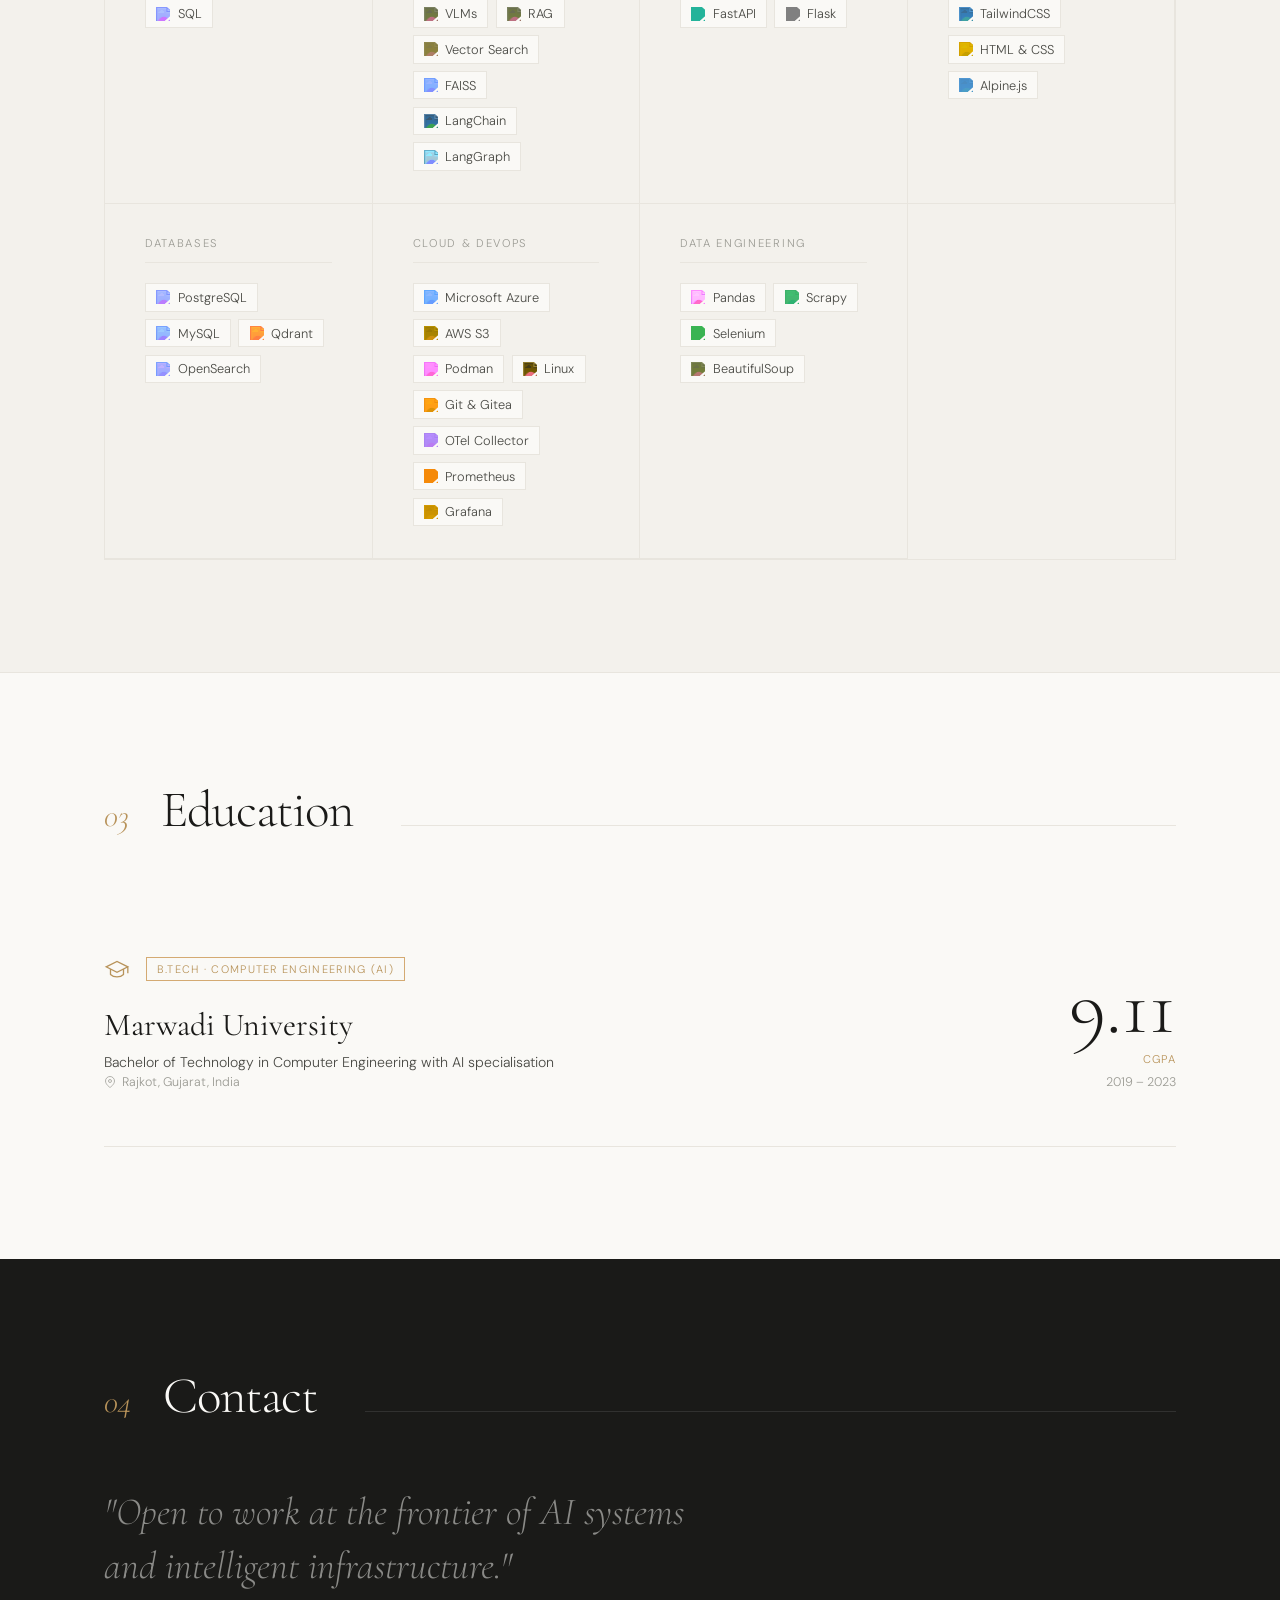
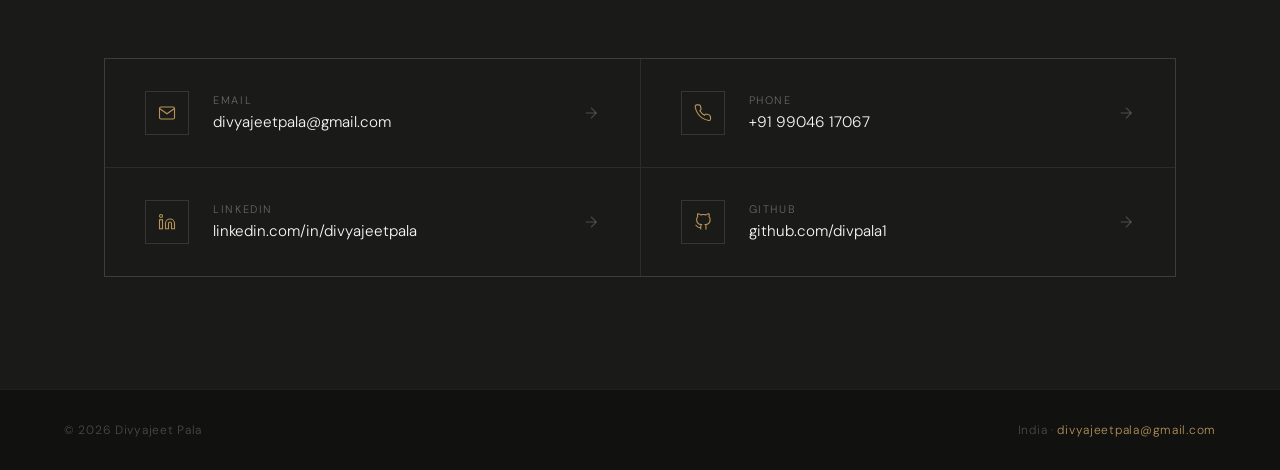
==== commit a399255a: "Merge branch 'main' of https://github.com/divpala1/portfolio" ====
--- a/index.html
+++ b/index.html
@@ -947,8 +947,7 @@
                 <div class="hero-eyebrow"><span class="hero-eyebrow-line"></span>Full-Stack AI Engineer</div>
                 <h1 class="hero-name">Divyajeet<em>Pala</em></h1>
                 <p class="hero-desc">Building intelligent systems at the intersection of large language models,
-                    multimodal AI, and production infrastructure. Currently leading AI development at Leap Technologies,
-                    Rajkot.</p>
+                    multimodal AI, and production infrastructure. Currently leading AI development at Leap Tech.</p>
                 <div class="hero-cta-row">
                     <a href="#contact" class="btn-primary">Get in touch<svg width="14" height="14" viewBox="0 0 24 24"
                             fill="none" stroke="currentColor" stroke-width="2">
@@ -1552,7 +1551,7 @@
             { delay: 2360, type: 'out', html: '  <span class="t-key">"focus"</span>: [<span class="t-str">"LLMs"</span>, <span class="t-str">"RAG"</span>, <span class="t-str">"Agentic AI"</span>],' },
             { delay: 2540, type: 'out', html: '  <span class="t-key">"stack"</span>: [<span class="t-str">"PyTorch"</span>, <span class="t-str">"Django"</span>, <span class="t-str">"Azure"</span>],' },
             { delay: 2720, type: 'out', html: '  <span class="t-key">"location"</span>: <span class="t-str">"Rajkot, India"</span>,' },
-            { delay: 2900, type: 'out', html: '  <span class="t-key">"open_to"</span>: <span class="t-val">true</span>' },
+            { delay: 2900, type: 'out', html: '  <span class="t-key">"open_to_work"</span>: <span class="t-val">true</span>' },
             { delay: 3080, type: 'out', html: '}' },
             { delay: 3900, type: 'cmd', text: 'echo $STATUS' },
             { delay: 4600, type: 'out', html: '<span class="t-val">✓</span> <span class="t-str">Available for new opportunities</span>' },
@@ -1630,4 +1629,4 @@
     </script>
 </body>
 
-</html>+</html>
